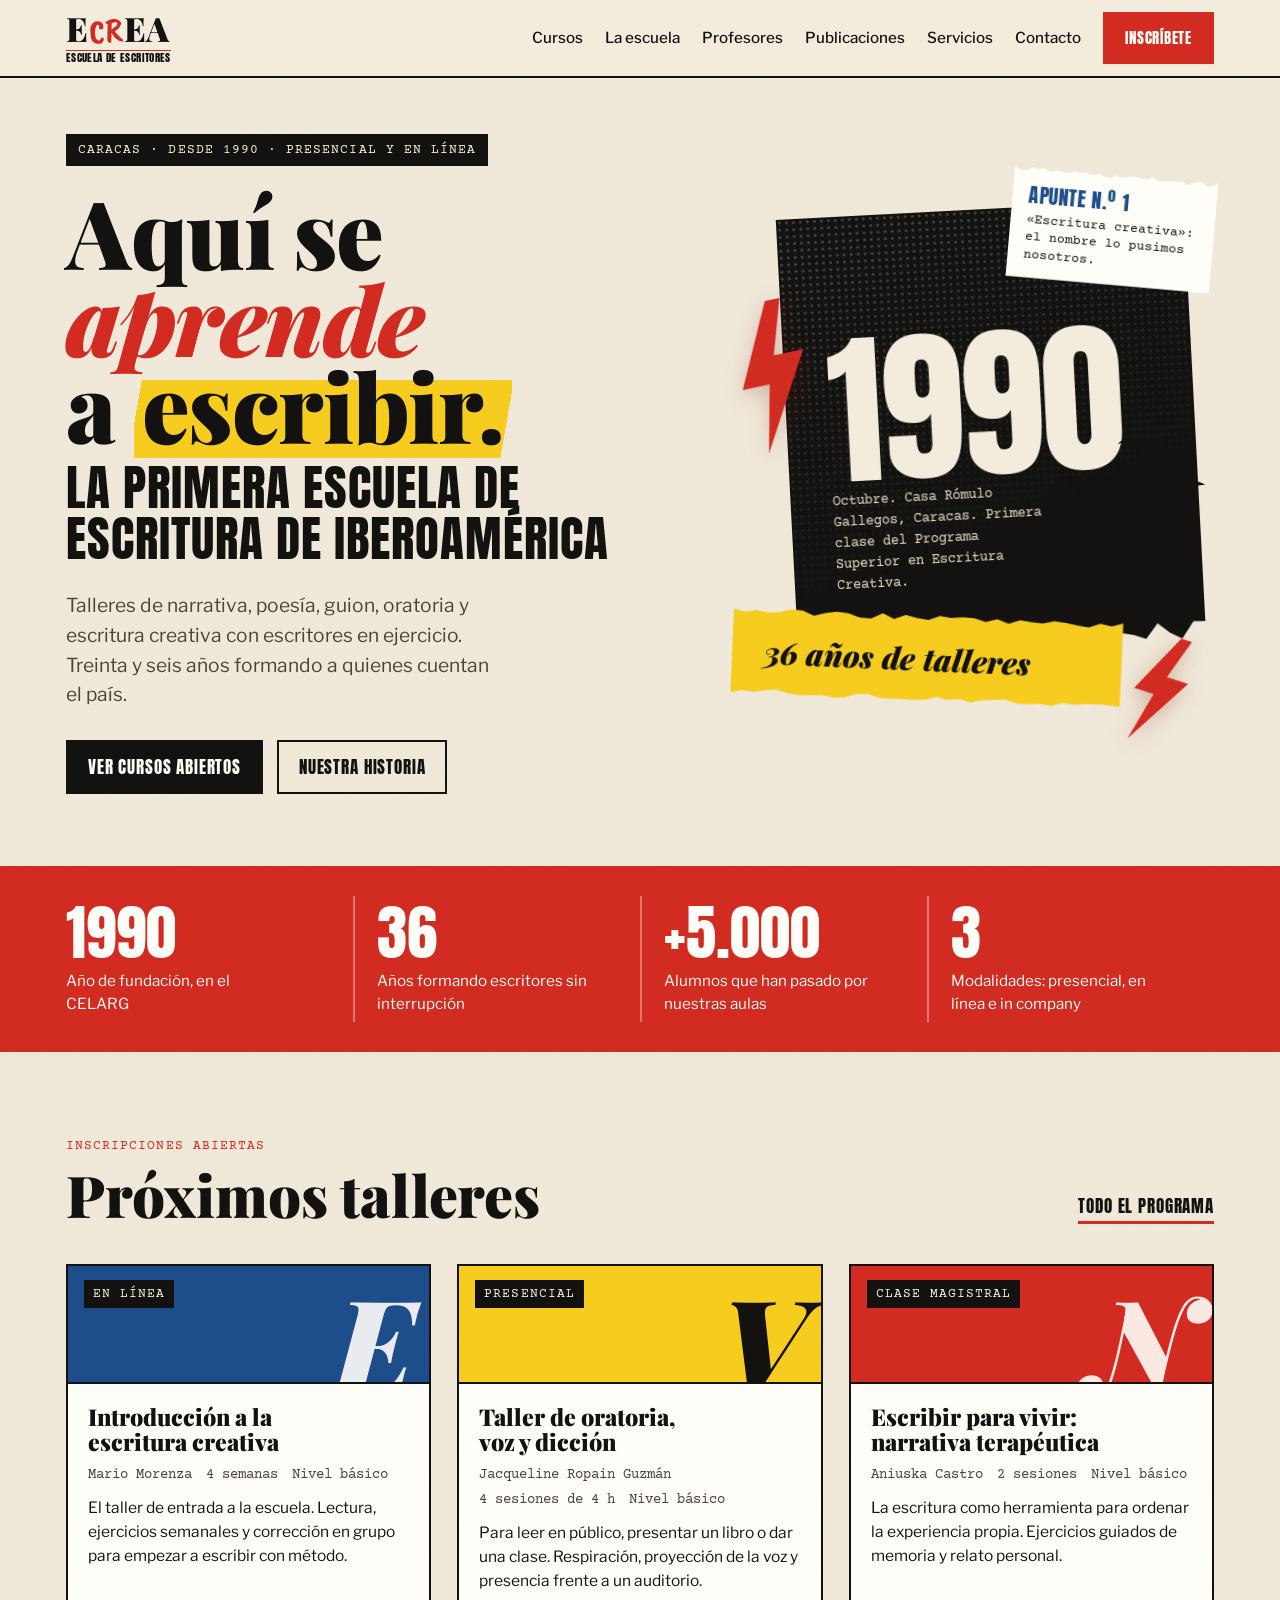
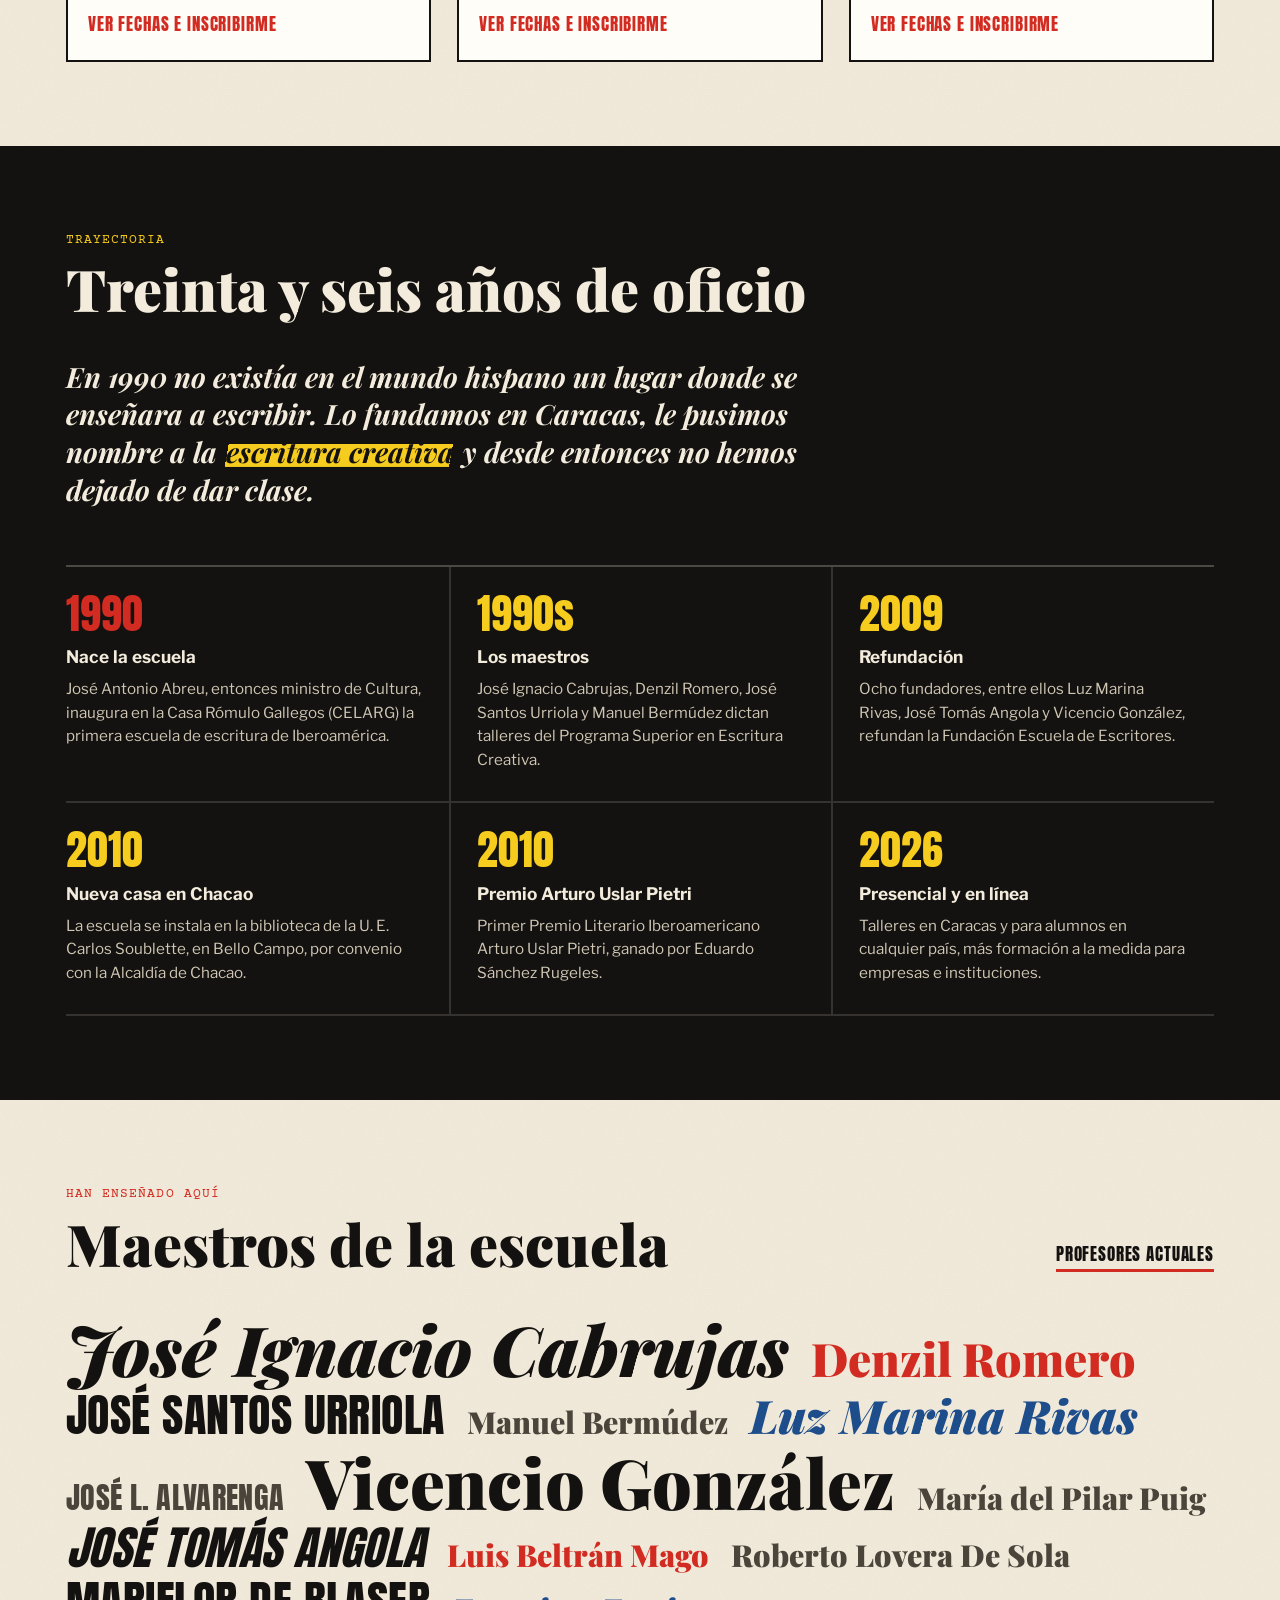
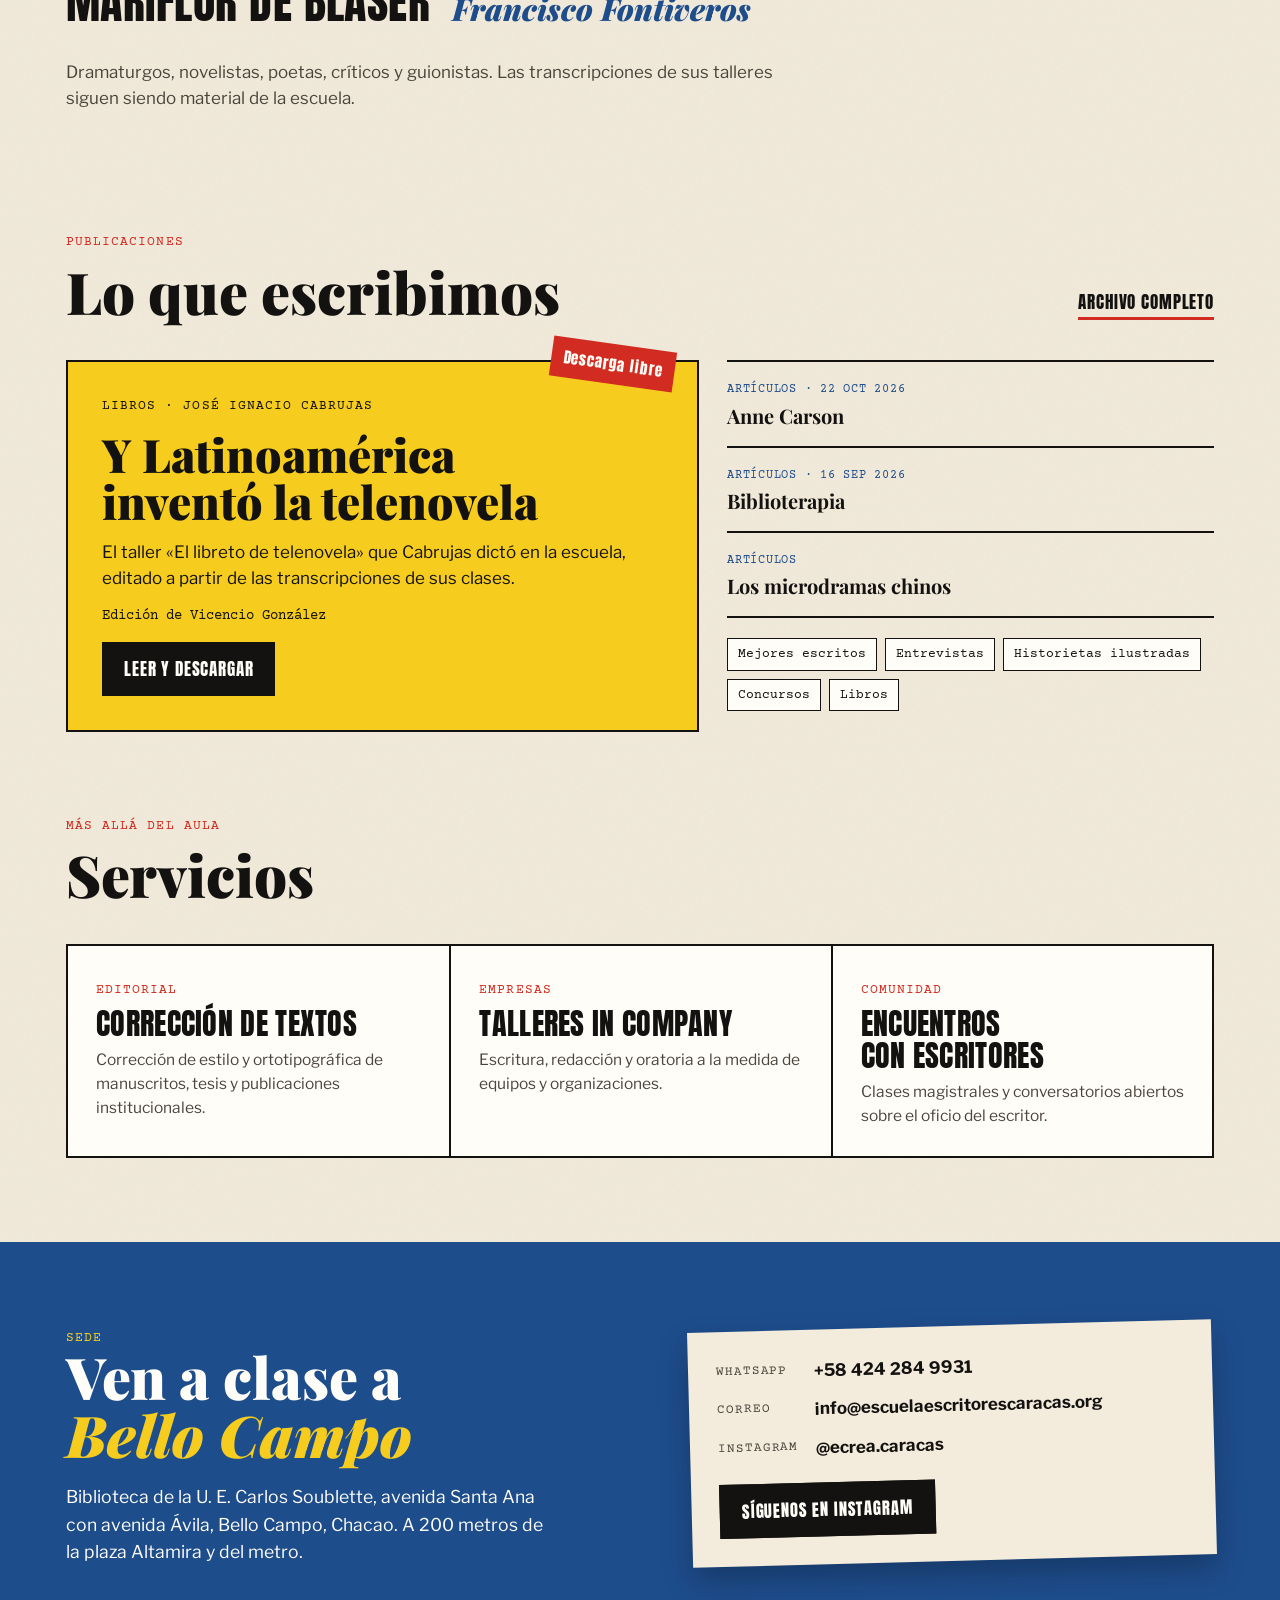
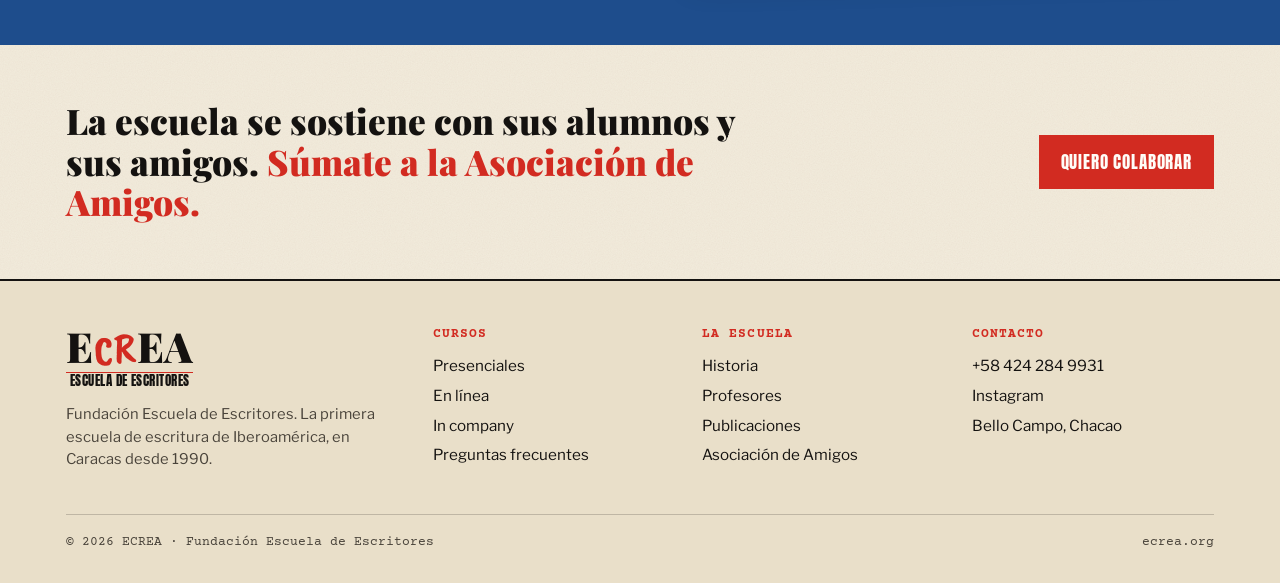
==== index.html @ 37d73e8e "Usar el logo nuevo de ECREA en cabecera y pie Co-Authored-By: Claude Opus 5.5 <noreply@anthropic.com" ====
<!doctype html>
<html lang="es">
<head>
<meta charset="utf-8">
<meta name="viewport" content="width=device-width, initial-scale=1, viewport-fit=cover">
<meta name="description" content="Fundación Escuela de Escritores ECREA: la primera escuela de escritura de Iberoamérica. Talleres de escritura creativa en Caracas y en línea desde 1990.">
<meta property="og:title" content="ECREA · Escuela de Escritores">
<meta property="og:description" content="La primera escuela de escritura de Iberoamérica. Caracas, desde 1990.">
<meta property="og:url" content="https://ecrea.org/">
<meta property="og:type" content="website">
<link rel="icon" href="data:image/svg+xml,%3Csvg xmlns='http://www.w3.org/2000/svg' viewBox='0 0 64 64'%3E%3Crect width='64' height='64' fill='%23141210'/%3E%3Ctext x='32' y='46' font-family='Georgia' font-weight='900' font-size='40' text-anchor='middle' fill='%23D22B21'%3EE%3C/text%3E%3C/svg%3E">
<style>body{margin:0}img{max-width:100%}[hidden]{display:none!important}</style>
<title>ECREA · Escuela de Escritores · Caracas desde 1990</title>
<link rel="preconnect" href="https://fonts.googleapis.com">
<link rel="preconnect" href="https://fonts.gstatic.com" crossorigin>
<link rel="stylesheet" href="https://fonts.googleapis.com/css2?family=Anton&family=Caveat+Brush&family=Courier+Prime:wght@400;700&family=Libre+Franklin:wght@400;500;700&family=Playfair+Display:ital,wght@0,700;0,900;1,700;1,900&display=swap">
<style>
/* Layout: collage de papel rasgado sobre crema; bandas a sangre con contenido en columna de 1180px */
:root{
  --paper:#F3ECDD; --paper-2:#E9DFC9; --ink:#141210; --ink-soft:#4A443B;
  --red:#D22B21; --yellow:#F6CD1E; --blue:#1E4D8C; --white:#FFFDF8;
  --f-display:"Playfair Display", Georgia, "Times New Roman", serif;
  --f-cond:"Anton", "Oswald", Impact, "Arial Narrow", sans-serif;
  --f-body:"Libre Franklin", "Helvetica Neue", Arial, sans-serif;
  --f-type:"Courier Prime", "Courier New", monospace;
  --max:1180px;
  color-scheme:light;
}
*{box-sizing:border-box}
html{scroll-behavior:smooth}
body{
  background:var(--paper); color:var(--ink); font-family:var(--f-body); font-size:17px; line-height:1.55;
  background-image:url("data:image/svg+xml,%3Csvg xmlns='http://www.w3.org/2000/svg' width='240' height='240'%3E%3Cfilter id='n'%3E%3CfeTurbulence type='fractalNoise' baseFrequency='.85' numOctaves='3' stitchTiles='stitch'/%3E%3CfeColorMatrix values='0 0 0 0 .35 0 0 0 0 .28 0 0 0 0 .18 0 0 0 .09 0'/%3E%3C/filter%3E%3Crect width='100%25' height='100%25' filter='url(%23n)'/%3E%3C/svg%3E");
}
body::before{content:"";position:fixed;inset:0 0 auto;height:env(safe-area-inset-top,0px);z-index:10;background:var(--paper)}
a{color:inherit}
:focus-visible{outline:3px solid var(--blue);outline-offset:3px}
.wrap{max-width:var(--max);margin:0 auto;padding-left:max(16px,env(safe-area-inset-left,0px));padding-right:max(16px,env(safe-area-inset-right,0px))}
h1,h2,h3{text-wrap:balance;margin:0}
.label{font-family:var(--f-type);font-size:.82rem;letter-spacing:.08em;text-transform:uppercase}
.mark{background:linear-gradient(100deg,transparent 0 2%,var(--yellow) 2% 97%,transparent 97%);background-size:100% 62%;background-repeat:no-repeat;background-position:0 78%;padding:0 .08em}
.torn{position:relative}

/* ---------- Cabecera ---------- */
header.top{position:sticky;top:env(safe-area-inset-top,0px);z-index:20;background:var(--paper);border-bottom:2px solid var(--ink)}
.top .wrap{display:flex;align-items:center;justify-content:space-between;gap:20px;padding-block:12px}
.logo{display:inline-flex;flex-direction:column;align-items:stretch;line-height:1;color:var(--ink);text-decoration:none;font-size:2.1rem}
.logo .w{font-family:var(--f-display);font-weight:900;letter-spacing:.01em;white-space:nowrap}
.logo .cr{font-family:"Caveat Brush","Segoe Script","Brush Script MT",cursive;color:var(--red);font-weight:400;font-size:1.06em;display:inline-block;transform:rotate(-5deg) translateY(.02em);margin:0 .02em 0 .01em}
.logo .d{font-family:var(--f-cond);font-size:.315em;letter-spacing:.035em;text-transform:uppercase;text-align:center;white-space:nowrap;margin-top:.1em;border-top:.03em solid var(--red);padding-top:.1em;line-height:1.05}
footer .logo{font-size:2.6rem}
nav.main{display:flex;gap:22px;flex-wrap:wrap;align-items:center}
nav.main a{text-decoration:none;font-weight:500;font-size:.95rem}
nav.main a:hover{text-decoration:underline;text-decoration-color:var(--red);text-decoration-thickness:3px;text-underline-offset:5px}
.btn{display:inline-flex;align-items:center;gap:8px;font-family:var(--f-cond);font-size:1.05rem;letter-spacing:.05em;text-transform:uppercase;text-decoration:none;padding:12px 20px;border:2px solid var(--ink);background:var(--ink);color:var(--white);transition:transform .15s ease, box-shadow .15s ease}
.btn:hover{transform:translate(-2px,-2px);box-shadow:4px 4px 0 var(--red)}
.btn.ghost{background:transparent;color:var(--ink)}
.btn.red{background:var(--red);border-color:var(--red)}
.menu-toggle{display:none}
@media (max-width:900px){ nav.main a:not(.btn){display:none} }

/* ---------- Hero ---------- */
.hero{position:relative;overflow:hidden;padding-block:56px 72px}
.hero .wrap{display:grid;grid-template-columns:1.25fr .9fr;gap:40px;align-items:center}
.hero-copy{position:relative;z-index:2;min-width:0}
.hero .kicker{display:inline-block;background:var(--ink);color:var(--paper);padding:6px 12px;margin-bottom:22px}
.hero h1{font-family:var(--f-display);font-weight:900;font-size:clamp(2.9rem,7.4vw,6.4rem);line-height:.92;letter-spacing:-.015em}
.hero h1 em{font-style:italic;color:var(--red)}
.hero h1 .cond{display:block;font-family:var(--f-cond);font-weight:400;font-size:.52em;letter-spacing:.02em;line-height:1.05;margin-top:.25em;text-transform:uppercase}
.hero p.lead{font-size:1.2rem;max-width:34ch;margin:26px 0 30px;color:var(--ink-soft)}
.hero .ctas{display:flex;gap:14px;flex-wrap:wrap}

.collage{position:relative;aspect-ratio:4/5;max-width:100%;min-width:0}
.sheet{position:absolute;box-shadow:0 10px 24px rgba(40,30,10,.18)}
.sheet.year{inset:6% 4% 18% 8%;background:var(--ink);color:var(--paper);transform:rotate(-3deg);display:flex;flex-direction:column;justify-content:flex-end;padding:8% 9% 13%;overflow:hidden}
.sheet.year::before{content:"";position:absolute;inset:0;background-image:radial-gradient(circle,rgba(243,236,221,.22) 1.2px,transparent 1.6px);background-size:7px 7px;mask-image:linear-gradient(160deg,#000 10%,transparent 70%);-webkit-mask-image:linear-gradient(160deg,#000 10%,transparent 70%)}
.sheet.year .big{position:relative;font-family:var(--f-cond);font-size:clamp(5rem,13vw,10.5rem);line-height:.82;letter-spacing:-.01em}
.sheet.year .cap{position:relative;font-family:var(--f-type);font-size:.85rem;max-width:26ch;margin-top:12px;color:var(--paper-2)}
.sheet.strip{left:-4%;right:20%;bottom:9%;height:15%;background:var(--yellow);transform:rotate(2.5deg);display:flex;align-items:center;padding:0 7%}
.sheet.strip span{font-family:var(--f-display);font-weight:900;font-style:italic;font-size:clamp(1.15rem,2.4vw,1.9rem)}
.sheet.note{right:0;top:0;width:44%;background:var(--white);transform:rotate(5deg);padding:14px 16px;font-family:var(--f-type);font-size:.8rem;line-height:1.35}
.sheet.note b{display:block;font-family:var(--f-cond);font-weight:400;font-size:1.25rem;color:var(--blue);letter-spacing:.03em;margin-bottom:4px}
.bolt{position:absolute;z-index:3;filter:drop-shadow(0 6px 10px rgba(120,20,10,.25))}
.bolt.b1{width:22%;left:-6%;top:22%;transform:rotate(-12deg)}
.bolt.b2{width:12%;right:6%;bottom:-2%;transform:rotate(18deg)}
.birds{position:absolute;z-index:3;right:-2%;top:42%;width:38%;color:var(--ink)}
.hero .birds-bg{position:absolute;left:44%;top:6%;width:120px;opacity:.75;z-index:1}

@media (max-width:860px){
  .hero .wrap{grid-template-columns:1fr}
  .collage{max-width:440px;width:100%;margin:10px auto 0}
}

/* ---------- Cifras ---------- */
.stats{background:var(--red);color:var(--white)}
.stats .wrap{display:grid;grid-template-columns:repeat(4,1fr);padding-block:30px}
.stat{padding:6px 22px;border-left:2px solid rgba(255,253,248,.35);min-width:0}
.stat:first-child{border-left:0;padding-left:0}
.stat .n{font-family:var(--f-cond);font-size:clamp(2.4rem,5vw,3.8rem);line-height:1;font-variant-numeric:tabular-nums}
.stat .t{font-size:.95rem;margin-top:6px;max-width:22ch}
@media (max-width:760px){
  .stats .wrap{grid-template-columns:1fr 1fr;row-gap:22px}
  .stat:nth-child(3){border-left:0;padding-left:0}
}

/* ---------- Secciones ---------- */
section.block{padding-block:84px}
.sec-head{display:flex;justify-content:space-between;align-items:end;gap:24px;flex-wrap:wrap;margin-bottom:40px}
.sec-head h2{font-family:var(--f-display);font-weight:900;font-size:clamp(2.2rem,4.6vw,3.6rem);line-height:1}
.sec-head .label{color:var(--red);display:block;margin-bottom:10px}
.sec-head a.more{font-family:var(--f-cond);text-transform:uppercase;letter-spacing:.05em;text-decoration:none;border-bottom:3px solid var(--red);padding-bottom:2px}

/* Cursos */
.courses{display:grid;grid-template-columns:repeat(3,1fr);gap:26px}
.course{background:var(--white);border:2px solid var(--ink);display:flex;flex-direction:column;min-width:0;transition:transform .18s ease, box-shadow .18s ease}
.course:hover{transform:translate(-3px,-3px);box-shadow:6px 6px 0 var(--ink)}
.course .band{height:118px;position:relative;overflow:hidden;border-bottom:2px solid var(--ink)}
.course:nth-child(1) .band{background:var(--blue)}
.course:nth-child(2) .band{background:var(--yellow)}
.course:nth-child(3) .band{background:var(--red)}
.course .band .glyph{position:absolute;right:14px;bottom:-22px;font-family:var(--f-display);font-weight:900;font-style:italic;font-size:8rem;line-height:1;color:rgba(255,253,248,.9)}
.course:nth-child(2) .band .glyph{color:var(--ink)}
.course .band .tag{position:absolute;left:16px;top:14px;background:var(--ink);color:var(--paper);padding:4px 9px}
.course .body{padding:20px 20px 22px;display:flex;flex-direction:column;gap:10px;flex:1}
.course h3{font-family:var(--f-display);font-weight:900;font-size:1.45rem;line-height:1.1}
.course .meta{font-family:var(--f-type);font-size:.85rem;color:var(--ink-soft);display:flex;flex-wrap:wrap;gap:4px 14px}
.course p{margin:0;font-size:.97rem}
.course .go{margin-top:auto;padding-top:8px;font-family:var(--f-cond);text-transform:uppercase;letter-spacing:.05em;text-decoration:none;color:var(--red)}
@media (max-width:900px){.courses{grid-template-columns:1fr}}

/* Historia */
.history{background:var(--ink);color:var(--paper);position:relative;overflow:hidden}
.history .sec-head h2{color:var(--paper)}
.history .sec-head .label{color:var(--yellow)}
.history .intro{font-family:var(--f-display);font-style:italic;font-weight:700;font-size:clamp(1.3rem,2.4vw,1.75rem);line-height:1.35;max-width:46ch;margin:0 0 56px}
.history .intro .mark{color:var(--ink)}
.timeline{list-style:none;margin:0;padding:0;display:grid;grid-template-columns:repeat(3,1fr);gap:0;border-top:2px solid rgba(243,236,221,.25)}
.timeline li{padding:26px 26px 30px 0;border-bottom:2px solid rgba(243,236,221,.15);min-width:0}
.timeline li:not(:nth-child(3n+1)){padding-left:26px;border-left:2px solid rgba(243,236,221,.15)}
.timeline .y{font-family:var(--f-cond);font-size:2.6rem;line-height:1;color:var(--yellow)}
.timeline li:nth-child(1) .y{color:var(--red)}
.timeline h3{font-family:var(--f-body);font-weight:700;font-size:1.08rem;margin:10px 0 6px}
.timeline p{margin:0;font-size:.95rem;color:#CFC6B4}
@media (max-width:900px){
  .timeline{grid-template-columns:1fr}
  .timeline li,.timeline li:not(:nth-child(3n+1)){padding:22px 0;border-left:0}
}

/* Maestros */
.masters{padding-block:84px;position:relative;overflow:hidden}
.masters .wrap{position:relative}
.names{display:flex;flex-wrap:wrap;gap:6px 22px;align-items:baseline;margin-top:8px}
.names span{font-family:var(--f-display);font-weight:900;line-height:1.05}
.names span:nth-child(3n){font-family:var(--f-cond);font-weight:400;text-transform:uppercase;letter-spacing:.01em}
.names span:nth-child(4n+1){font-style:italic}
.names .s1{font-size:clamp(2.2rem,5.4vw,4.4rem)}
.names .s2{font-size:clamp(1.6rem,3.6vw,2.9rem)}
.names .s3{font-size:clamp(1.2rem,2.4vw,1.9rem);color:var(--ink-soft)}
.names .hi{color:var(--red)}
.names .bl{color:var(--blue)}
.masters .foot{margin-top:32px;max-width:60ch;color:var(--ink-soft)}

/* Publicaciones */
.pubs{display:grid;grid-template-columns:1.3fr 1fr;gap:28px}
.feature{position:relative;background:var(--yellow);border:2px solid var(--ink);padding:34px;display:flex;flex-direction:column;gap:14px;min-width:0}
.feature .label{color:var(--ink)}
.feature h3{font-family:var(--f-display);font-weight:900;font-size:clamp(1.9rem,3.6vw,2.9rem);line-height:1.02}
.feature p{margin:0;max-width:52ch}
.feature .by{font-family:var(--f-type);font-size:.9rem}
.feature .stamp{position:absolute;right:22px;top:-18px;transform:rotate(8deg);background:var(--red);color:var(--white);font-family:var(--f-cond);letter-spacing:.06em;padding:8px 12px;font-size:.95rem}
.list{display:flex;flex-direction:column;border-top:2px solid var(--ink);min-width:0}
.list a{display:grid;grid-template-columns:auto 1fr;gap:4px 16px;padding:18px 0;border-bottom:2px solid var(--ink);text-decoration:none}
.list a:hover h4{color:var(--red)}
.list .cat{grid-column:1/-1;font-family:var(--f-type);font-size:.78rem;letter-spacing:.06em;text-transform:uppercase;color:var(--blue)}
.list h4{grid-column:1/-1;margin:0;font-family:var(--f-display);font-weight:700;font-size:1.25rem;line-height:1.2}
.cats{display:flex;flex-wrap:wrap;gap:8px;margin-top:20px}
.cats a{font-family:var(--f-type);font-size:.82rem;text-decoration:none;border:1.5px solid var(--ink);padding:5px 10px;background:var(--white)}
.cats a:hover{background:var(--ink);color:var(--paper)}
@media (max-width:900px){.pubs{grid-template-columns:1fr}}

/* Servicios */
.services{display:grid;grid-template-columns:repeat(3,1fr);gap:0;border:2px solid var(--ink);background:var(--white)}
.svc{padding:28px;min-width:0}
.svc + .svc{border-left:2px solid var(--ink)}
.svc .label{color:var(--red)}
.svc h3{font-family:var(--f-cond);font-weight:400;font-size:1.9rem;letter-spacing:.01em;text-transform:uppercase;margin:8px 0 8px;line-height:1.05}
.svc p{margin:0;font-size:.97rem;color:var(--ink-soft)}
@media (max-width:900px){.services{grid-template-columns:1fr}.svc + .svc{border-left:0;border-top:2px solid var(--ink)}}

/* Sede + Contacto */
.visit{background:var(--blue);color:var(--white)}
.visit .wrap{display:grid;grid-template-columns:1.1fr 1fr;gap:48px;padding-block:80px;align-items:center}
.visit h2{font-family:var(--f-display);font-weight:900;font-size:clamp(2.2rem,4.6vw,3.6rem);line-height:1}
.visit h2 em{color:var(--yellow)}
.visit .addr{font-size:1.1rem;margin:20px 0 0;max-width:40ch}
.card-contact{background:var(--paper);color:var(--ink);padding:28px;transform:rotate(-1.5deg);box-shadow:0 14px 30px rgba(0,0,0,.25);min-width:0}
.card-contact dl{margin:0;display:grid;grid-template-columns:auto 1fr;gap:12px 18px}
.card-contact dt{font-family:var(--f-type);font-size:.8rem;text-transform:uppercase;letter-spacing:.07em;color:var(--ink-soft);padding-top:3px}
.card-contact dd{margin:0;font-weight:700;overflow-wrap:anywhere}
.card-contact .btn{margin-top:22px}
@media (max-width:860px){.visit .wrap{grid-template-columns:1fr}}

/* Apoyo */
.support .wrap{display:flex;gap:30px;align-items:center;justify-content:space-between;flex-wrap:wrap;padding-block:56px}
.support p{font-family:var(--f-display);font-weight:900;font-size:clamp(1.5rem,3vw,2.2rem);line-height:1.15;margin:0;max-width:30ch}

footer{border-top:2px solid var(--ink);background:var(--paper-2)}
footer .wrap{display:grid;grid-template-columns:1.4fr 1fr 1fr 1fr;gap:28px;padding-block:44px 30px}
footer h5{font-family:var(--f-type);text-transform:uppercase;letter-spacing:.08em;font-size:.8rem;margin:0 0 10px;color:var(--red)}
footer ul{list-style:none;margin:0;padding:0;display:flex;flex-direction:column;gap:6px;font-size:.95rem}
footer a{text-decoration:none}
footer a:hover{text-decoration:underline}
footer .legal{grid-column:1/-1;border-top:1px solid rgba(20,18,16,.2);padding-top:18px;font-family:var(--f-type);font-size:.8rem;color:var(--ink-soft);display:flex;justify-content:space-between;gap:12px;flex-wrap:wrap}
@media (max-width:860px){footer .wrap{grid-template-columns:1fr 1fr}}

/* Entrada de la portada */
@media (prefers-reduced-motion:no-preference){
  .hero h1,.hero p.lead,.hero .ctas{animation:rise .7s cubic-bezier(.2,.7,.2,1) both}
  .hero p.lead{animation-delay:.08s}.hero .ctas{animation-delay:.14s}
  .sheet,.bolt,.birds{animation:drop .8s cubic-bezier(.2,.8,.2,1) both}
  .sheet.strip{animation-delay:.15s}.sheet.note{animation-delay:.25s}.bolt{animation-delay:.35s}.birds{animation-delay:.45s}
  @keyframes rise{from{transform:translateY(14px)}to{transform:none}}
  @keyframes drop{from{translate:0 -10px;scale:1.03}to{translate:0 0;scale:1}}
}
</style>
</head>
<body>


<svg width="0" height="0" style="position:absolute" aria-hidden="true">
  <defs>
    <symbol id="bolt" viewBox="0 0 60 120"><path d="M36 0 L4 66 L26 66 L14 120 L58 44 L34 44 L48 0 Z" fill="#D22B21"/></symbol>
    <symbol id="bird" viewBox="0 0 64 26"><path d="M0 14 C10 4 22 2 32 16 C42 2 54 4 64 12 C52 10 42 14 32 24 C22 12 12 10 0 14 Z" fill="currentColor"/></symbol>
  </defs>
</svg>

<header class="top">
  <div class="wrap">
    <a class="logo" href="#inicio" aria-label="ECREA · Escuela de Escritores, inicio">
      <span class="w">E<span class="cr">CR</span>EA</span><span class="d">Escuela de Escritores</span>
    </a>
    <nav class="main" aria-label="Principal">
      <a href="#cursos">Cursos</a>
      <a href="#historia">La escuela</a>
      <a href="#maestros">Profesores</a>
      <a href="#publicaciones">Publicaciones</a>
      <a href="#servicios">Servicios</a>
      <a href="#contacto">Contacto</a>
      <a class="btn red" href="#cursos">Inscríbete</a>
    </nav>
  </div>
</header>

<main id="inicio">
  <section class="hero">
    <div class="wrap">
      <div class="hero-copy">
        <span class="kicker label">Caracas · desde 1990 · presencial y en línea</span>
        <h1>Aquí se <em>aprende</em> a <span class="mark">escribir.</span>
          <span class="cond">La primera escuela de escritura de Iberoamérica</span></h1>
        <p class="lead">Talleres de narrativa, poesía, guion, oratoria y escritura creativa con escritores en ejercicio. Treinta y seis años formando a quienes cuentan el país.</p>
        <div class="ctas">
          <a class="btn" href="#cursos">Ver cursos abiertos</a>
          <a class="btn ghost" href="#historia">Nuestra historia</a>
        </div>
      </div>

      <div class="collage" aria-hidden="true">
        <div class="sheet year torn" data-torn="bottom">
          <div class="big">1990</div>
          <div class="cap">Octubre. Casa Rómulo Gallegos, Caracas. Primera clase del Programa Superior en Escritura Creativa.</div>
        </div>
        <div class="sheet note torn" data-torn="top">
          <b>APUNTE N.º 1</b>
          «Escritura creativa»: el nombre lo pusimos nosotros.
        </div>
        <div class="sheet strip torn" data-torn="both"><span>36 años de talleres</span></div>
        <svg class="bolt b1"><use href="#bolt"/></svg>
        <svg class="bolt b2"><use href="#bolt"/></svg>
        <svg class="birds" viewBox="0 0 200 120">
          <use href="#bird" x="10" y="60" width="64" height="26"/>
          <use href="#bird" x="80" y="20" width="48" height="20"/>
          <use href="#bird" x="140" y="70" width="40" height="16"/>
          <use href="#bird" x="120" y="0" width="30" height="12"/>
        </svg>
      </div>
    </div>
  </section>

  <section class="stats" aria-label="La escuela en cifras">
    <div class="wrap">
      <div class="stat"><div class="n">1990</div><div class="t">Año de fundación, en el CELARG</div></div>
      <div class="stat"><div class="n">36</div><div class="t">Años formando escritores sin interrupción</div></div>
      <div class="stat"><div class="n">+5.000</div><div class="t">Alumnos que han pasado por nuestras aulas</div></div>
      <div class="stat"><div class="n">3</div><div class="t">Modalidades: presencial, en línea e in company</div></div>
    </div>
  </section>

  <section class="block" id="cursos">
    <div class="wrap">
      <div class="sec-head">
        <div><span class="label">Inscripciones abiertas</span><h2>Próximos talleres</h2></div>
        <a class="more" href="#cursos">Todo el programa</a>
      </div>
      <div class="courses">
        <article class="course">
          <div class="band"><span class="tag label">En línea</span><span class="glyph">E</span></div>
          <div class="body">
            <h3>Introducción a la escritura creativa</h3>
            <div class="meta"><span>Mario Morenza</span><span>4 semanas</span><span>Nivel básico</span></div>
            <p>El taller de entrada a la escuela. Lectura, ejercicios semanales y corrección en grupo para empezar a escribir con método.</p>
            <a class="go" href="#cursos">Ver fechas e inscribirme</a>
          </div>
        </article>
        <article class="course">
          <div class="band"><span class="tag label">Presencial</span><span class="glyph">V</span></div>
          <div class="body">
            <h3>Taller de oratoria, voz y dicción</h3>
            <div class="meta"><span>Jacqueline Ropain Guzmán</span><span>4 sesiones de 4 h</span><span>Nivel básico</span></div>
            <p>Para leer en público, presentar un libro o dar una clase. Respiración, proyección de la voz y presencia frente a un auditorio.</p>
            <a class="go" href="#cursos">Ver fechas e inscribirme</a>
          </div>
        </article>
        <article class="course">
          <div class="band"><span class="tag label">Clase magistral</span><span class="glyph">N</span></div>
          <div class="body">
            <h3>Escribir para vivir: narrativa terapéutica</h3>
            <div class="meta"><span>Aniuska Castro</span><span>2 sesiones</span><span>Nivel básico</span></div>
            <p>La escritura como herramienta para ordenar la experiencia propia. Ejercicios guiados de memoria y relato personal.</p>
            <a class="go" href="#cursos">Ver fechas e inscribirme</a>
          </div>
        </article>
      </div>
    </div>
  </section>

  <section class="block history" id="historia">
    <div class="wrap">
      <div class="sec-head">
        <div><span class="label">Trayectoria</span><h2>Treinta y seis años de oficio</h2></div>
      </div>
      <p class="intro">En 1990 no existía en el mundo hispano un lugar donde se enseñara a escribir. Lo fundamos en Caracas, le pusimos nombre a la <span class="mark">escritura creativa</span> y desde entonces no hemos dejado de dar clase.</p>
      <ol class="timeline">
        <li><div class="y">1990</div><h3>Nace la escuela</h3><p>José Antonio Abreu, entonces ministro de Cultura, inaugura en la Casa Rómulo Gallegos (CELARG) la primera escuela de escritura de Iberoamérica.</p></li>
        <li><div class="y">1990s</div><h3>Los maestros</h3><p>José Ignacio Cabrujas, Denzil Romero, José Santos Urriola y Manuel Bermúdez dictan talleres del Programa Superior en Escritura Creativa.</p></li>
        <li><div class="y">2009</div><h3>Refundación</h3><p>Ocho fundadores, entre ellos Luz Marina Rivas, José Tomás Angola y Vicencio González, refundan la Fundación Escuela de Escritores.</p></li>
        <li><div class="y">2010</div><h3>Nueva casa en Chacao</h3><p>La escuela se instala en la biblioteca de la U. E. Carlos Soublette, en Bello Campo, por convenio con la Alcaldía de Chacao.</p></li>
        <li><div class="y">2010</div><h3>Premio Arturo Uslar Pietri</h3><p>Primer Premio Literario Iberoamericano Arturo Uslar Pietri, ganado por Eduardo Sánchez Rugeles.</p></li>
        <li><div class="y">2026</div><h3>Presencial y en línea</h3><p>Talleres en Caracas y para alumnos en cualquier país, más formación a la medida para empresas e instituciones.</p></li>
      </ol>
    </div>
  </section>

  <section class="masters" id="maestros">
    <div class="wrap">
      <div class="sec-head">
        <div><span class="label">Han enseñado aquí</span><h2>Maestros de la escuela</h2></div>
        <a class="more" href="#maestros">Profesores actuales</a>
      </div>
      <div class="names">
        <span class="s1">José Ignacio Cabrujas</span>
        <span class="s2 hi">Denzil Romero</span>
        <span class="s2">José Santos Urriola</span>
        <span class="s3">Manuel Bermúdez</span>
        <span class="s2 bl">Luz Marina Rivas</span>
        <span class="s3">José L. Alvarenga</span>
        <span class="s1">Vicencio González</span>
        <span class="s3">María del Pilar Puig</span>
        <span class="s2">José Tomás Angola</span>
        <span class="s3 hi">Luis Beltrán Mago</span>
        <span class="s3">Roberto Lovera De Sola</span>
        <span class="s2">Mariflor de Blaser</span>
        <span class="s3 bl">Francisco Fontiveros</span>
      </div>
      <p class="foot">Dramaturgos, novelistas, poetas, críticos y guionistas. Las transcripciones de sus talleres siguen siendo material de la escuela.</p>
    </div>
  </section>

  <section class="block" id="publicaciones" style="padding-top:20px">
    <div class="wrap">
      <div class="sec-head">
        <div><span class="label">Publicaciones</span><h2>Lo que escribimos</h2></div>
        <a class="more" href="#publicaciones">Archivo completo</a>
      </div>
      <div class="pubs">
        <article class="feature">
          <span class="stamp">Descarga libre</span>
          <span class="label">Libros · José Ignacio Cabrujas</span>
          <h3>Y Latinoamérica inventó la telenovela</h3>
          <p>El taller «El libreto de telenovela» que Cabrujas dictó en la escuela, editado a partir de las transcripciones de sus clases.</p>
          <span class="by">Edición de Vicencio González</span>
          <div><a class="btn" href="#publicaciones">Leer y descargar</a></div>
        </article>
        <div>
          <div class="list">
            <a href="#publicaciones"><span class="cat">Artículos · 22 oct 2026</span><h4>Anne Carson</h4></a>
            <a href="#publicaciones"><span class="cat">Artículos · 16 sep 2026</span><h4>Biblioterapia</h4></a>
            <a href="#publicaciones"><span class="cat">Artículos</span><h4>Los microdramas chinos</h4></a>
          </div>
          <div class="cats">
            <a href="#publicaciones">Mejores escritos</a>
            <a href="#publicaciones">Entrevistas</a>
            <a href="#publicaciones">Historietas ilustradas</a>
            <a href="#publicaciones">Concursos</a>
            <a href="#publicaciones">Libros</a>
          </div>
        </div>
      </div>
    </div>
  </section>

  <section class="block" id="servicios" style="padding-top:0">
    <div class="wrap">
      <div class="sec-head"><div><span class="label">Más allá del aula</span><h2>Servicios</h2></div></div>
      <div class="services">
        <div class="svc"><span class="label">Editorial</span><h3>Corrección de textos</h3><p>Corrección de estilo y ortotipográfica de manuscritos, tesis y publicaciones institucionales.</p></div>
        <div class="svc"><span class="label">Empresas</span><h3>Talleres in company</h3><p>Escritura, redacción y oratoria a la medida de equipos y organizaciones.</p></div>
        <div class="svc"><span class="label">Comunidad</span><h3>Encuentros con escritores</h3><p>Clases magistrales y conversatorios abiertos sobre el oficio del escritor.</p></div>
      </div>
    </div>
  </section>

  <section class="visit" id="contacto">
    <div class="wrap">
      <div>
        <span class="label" style="color:var(--yellow)">Sede</span>
        <h2>Ven a clase a <em>Bello Campo</em></h2>
        <p class="addr">Biblioteca de la U. E. Carlos Soublette, avenida Santa Ana con avenida Ávila, Bello Campo, Chacao. A 200 metros de la plaza Altamira y del metro.</p>
      </div>
      <div class="card-contact">
        <dl>
          <dt>WhatsApp</dt><dd>+58 424 284 9931</dd>
          <dt>Correo</dt><dd>info@escuelaescritorescaracas.org</dd>
          <dt>Instagram</dt><dd>@ecrea.caracas</dd>
        </dl>
        <a class="btn" href="https://www.instagram.com/ecrea.caracas/" target="_blank" rel="noopener">Síguenos en Instagram</a>
      </div>
    </div>
  </section>

  <section class="support">
    <div class="wrap">
      <p>La escuela se sostiene con sus alumnos y sus amigos. <span style="color:var(--red)">Súmate a la Asociación de Amigos.</span></p>
      <a class="btn red" href="#inicio">Quiero colaborar</a>
    </div>
  </section>
</main>

<footer>
  <div class="wrap">
    <div>
      <a class="logo" href="#inicio" aria-label="ECREA · Escuela de Escritores, inicio"><span class="w">E<span class="cr">CR</span>EA</span><span class="d">Escuela de Escritores</span></a>
      <p style="font-size:.92rem;max-width:34ch;color:var(--ink-soft)">Fundación Escuela de Escritores. La primera escuela de escritura de Iberoamérica, en Caracas desde 1990.</p>
    </div>
    <div><h5>Cursos</h5><ul><li><a href="#cursos">Presenciales</a></li><li><a href="#cursos">En línea</a></li><li><a href="#servicios">In company</a></li><li><a href="#cursos">Preguntas frecuentes</a></li></ul></div>
    <div><h5>La escuela</h5><ul><li><a href="#historia">Historia</a></li><li><a href="#maestros">Profesores</a></li><li><a href="#publicaciones">Publicaciones</a></li><li><a href="#inicio">Asociación de Amigos</a></li></ul></div>
    <div><h5>Contacto</h5><ul><li>+58 424 284 9931</li><li><a href="https://www.instagram.com/ecrea.caracas/" target="_blank" rel="noopener">Instagram</a></li><li>Bello Campo, Chacao</li></ul></div>
    <div class="legal"><span>© 2026 ECREA · Fundación Escuela de Escritores</span><span>ecrea.org</span></div>
  </div>
</footer>

<script>
// Bordes de papel rasgado: genera un clip-path dentado por hoja
(function(){
  function rnd(seed){return function(){seed=(seed*9301+49297)%233280;return seed/233280}}
  document.querySelectorAll('.torn').forEach(function(el,i){
    var r=rnd(17+i*31), mode=el.dataset.torn||'bottom', pts=[], steps=34, j;
    var amp=mode==='both'?7:4.5;
    if(mode==='top'||mode==='both'){for(j=0;j<=steps;j++)pts.push((j/steps*100).toFixed(2)+'% '+(r()*amp).toFixed(2)+'%')}
    else{pts.push('0% 0%','100% 0%')}
    if(mode==='bottom'||mode==='both'){for(j=steps;j>=0;j--)pts.push((j/steps*100).toFixed(2)+'% '+(100-r()*amp).toFixed(2)+'%')}
    else{pts.push('100% 100%','0% 100%')}
    el.style.clipPath='polygon('+pts.join(',')+')';
  });
})();
</script>

</body>
</html>
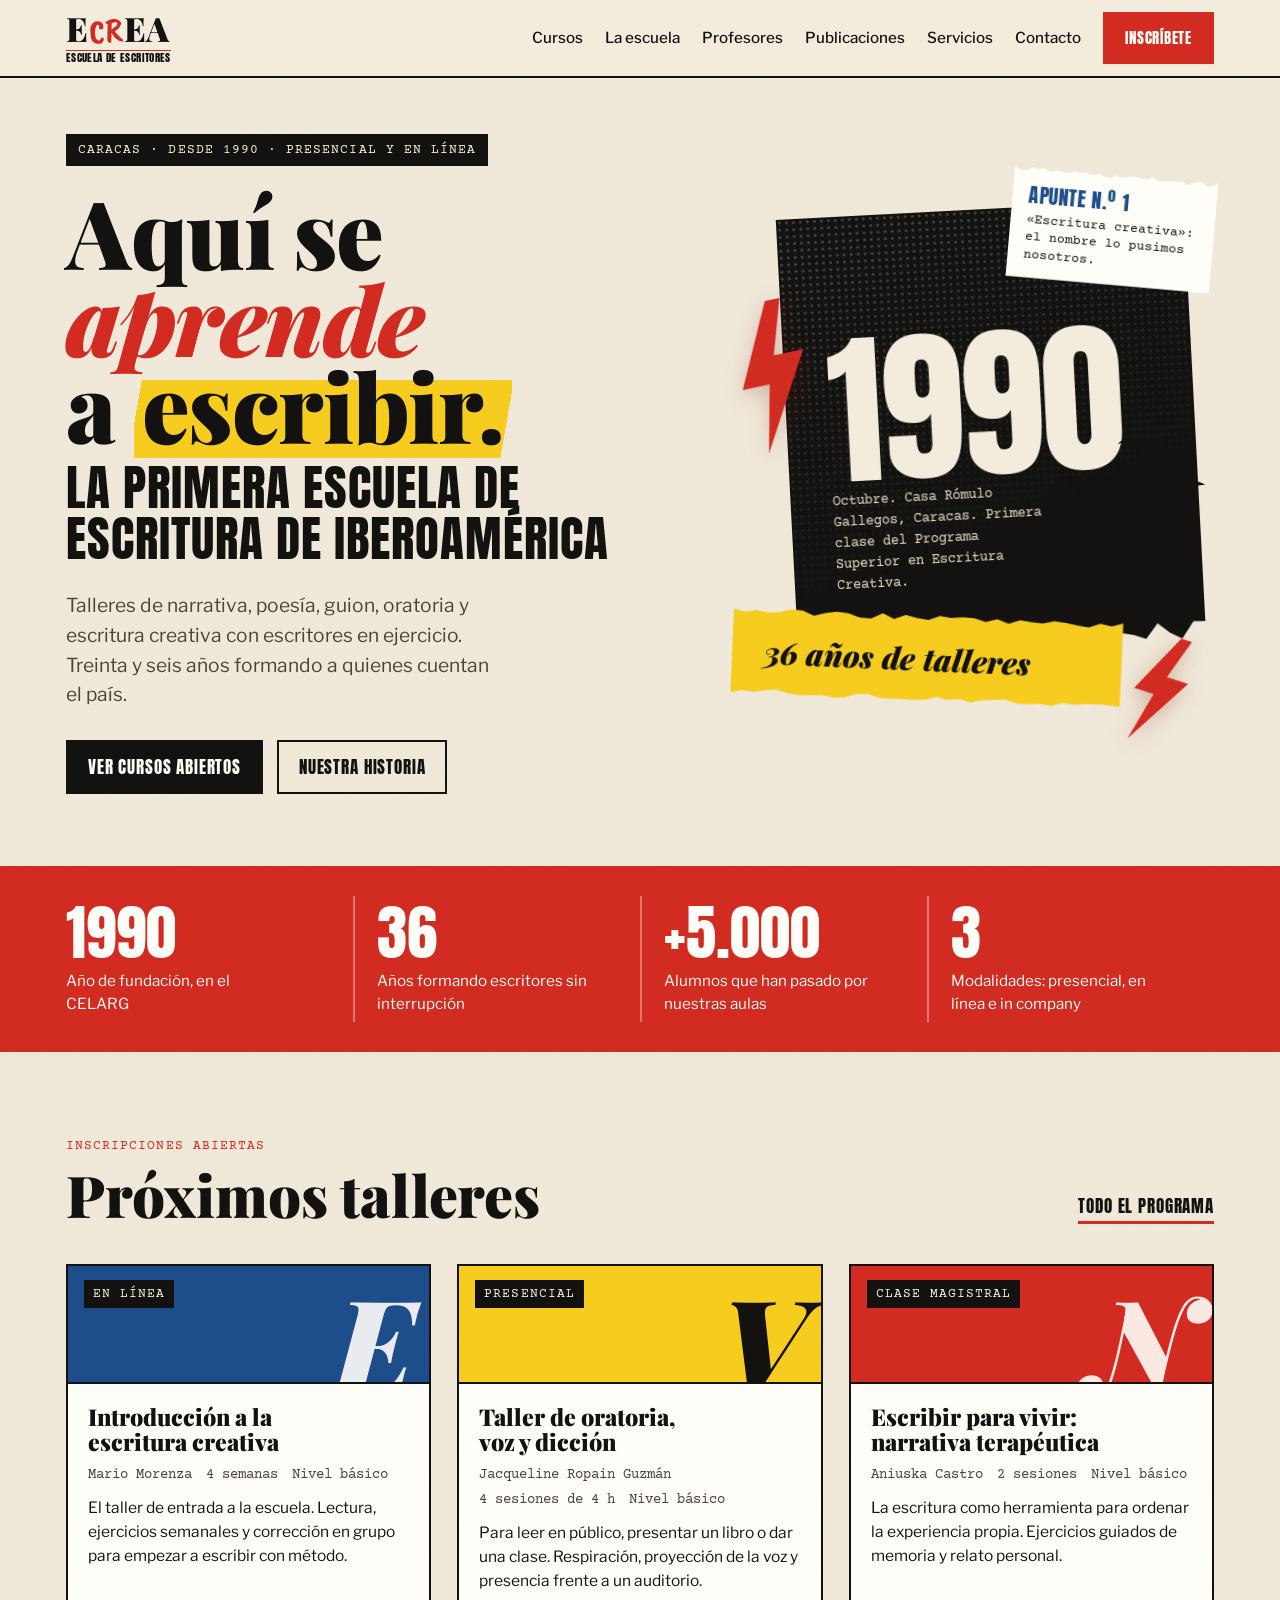
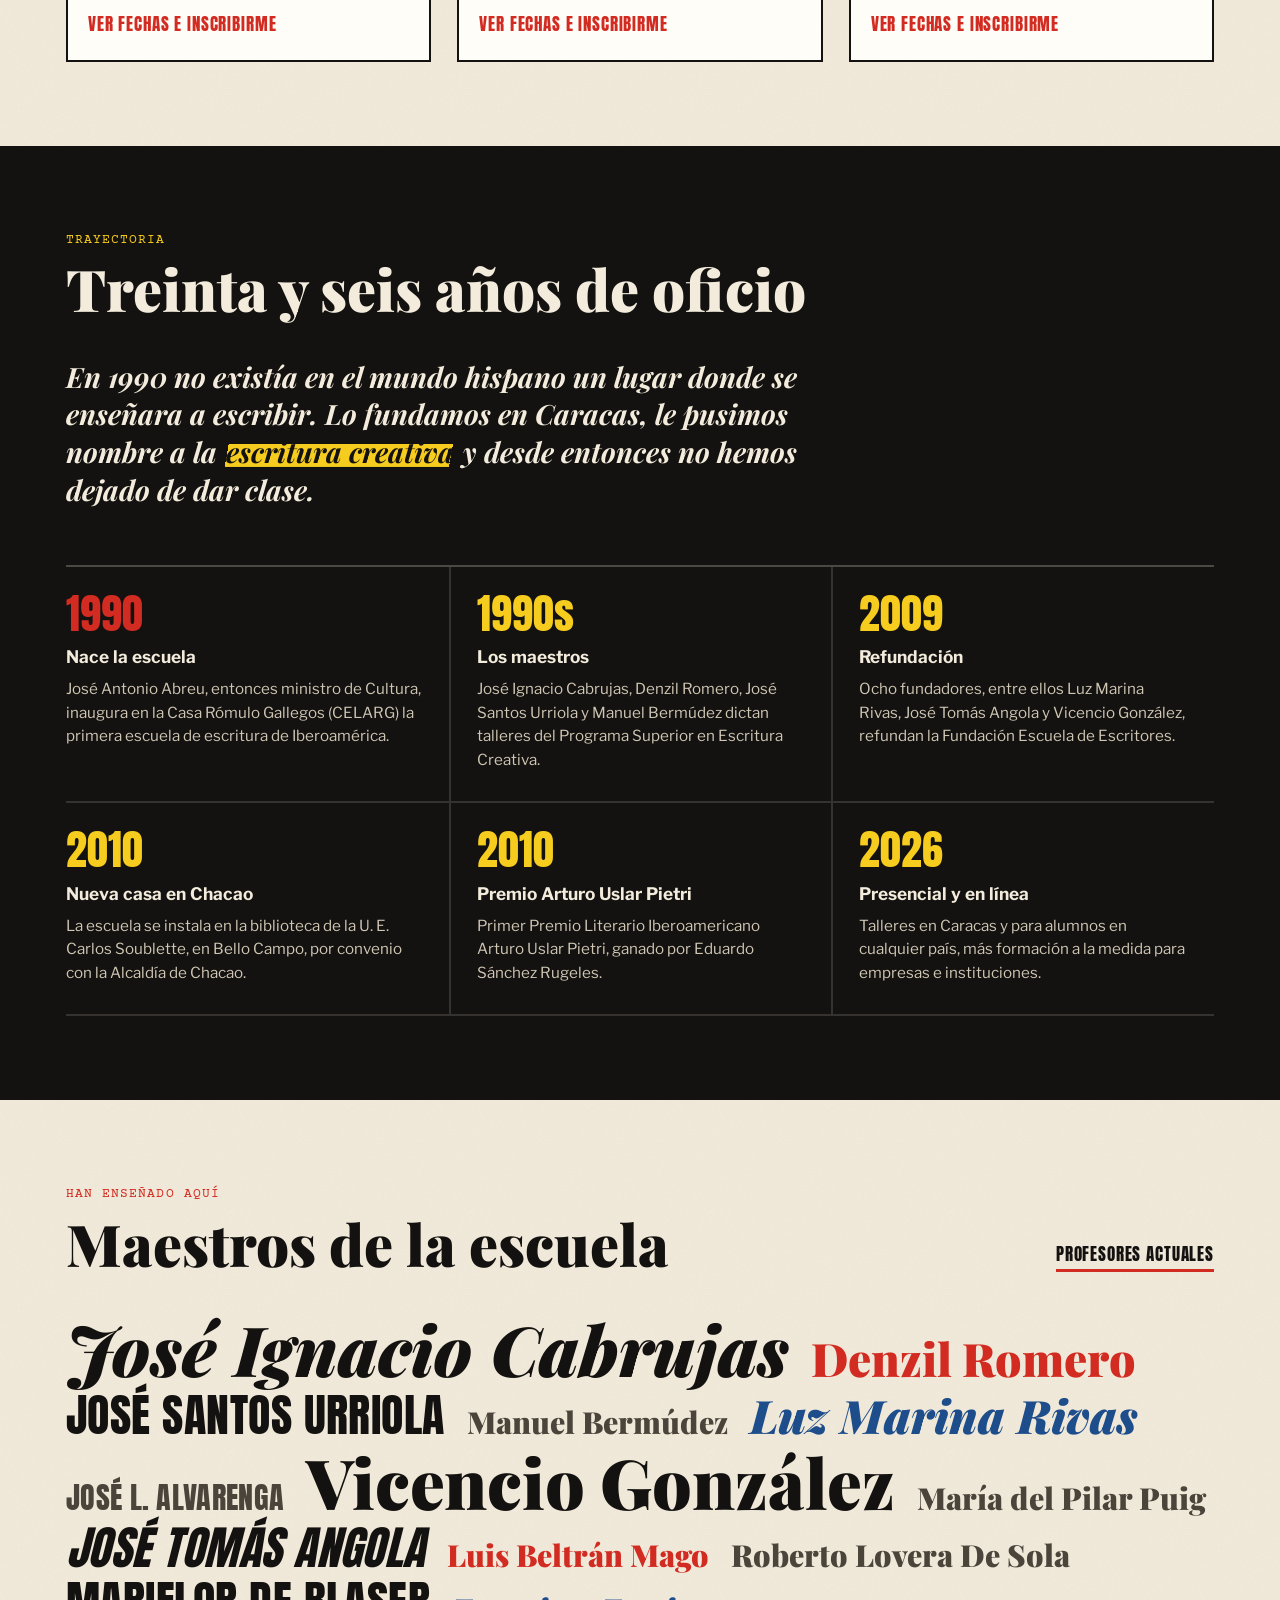
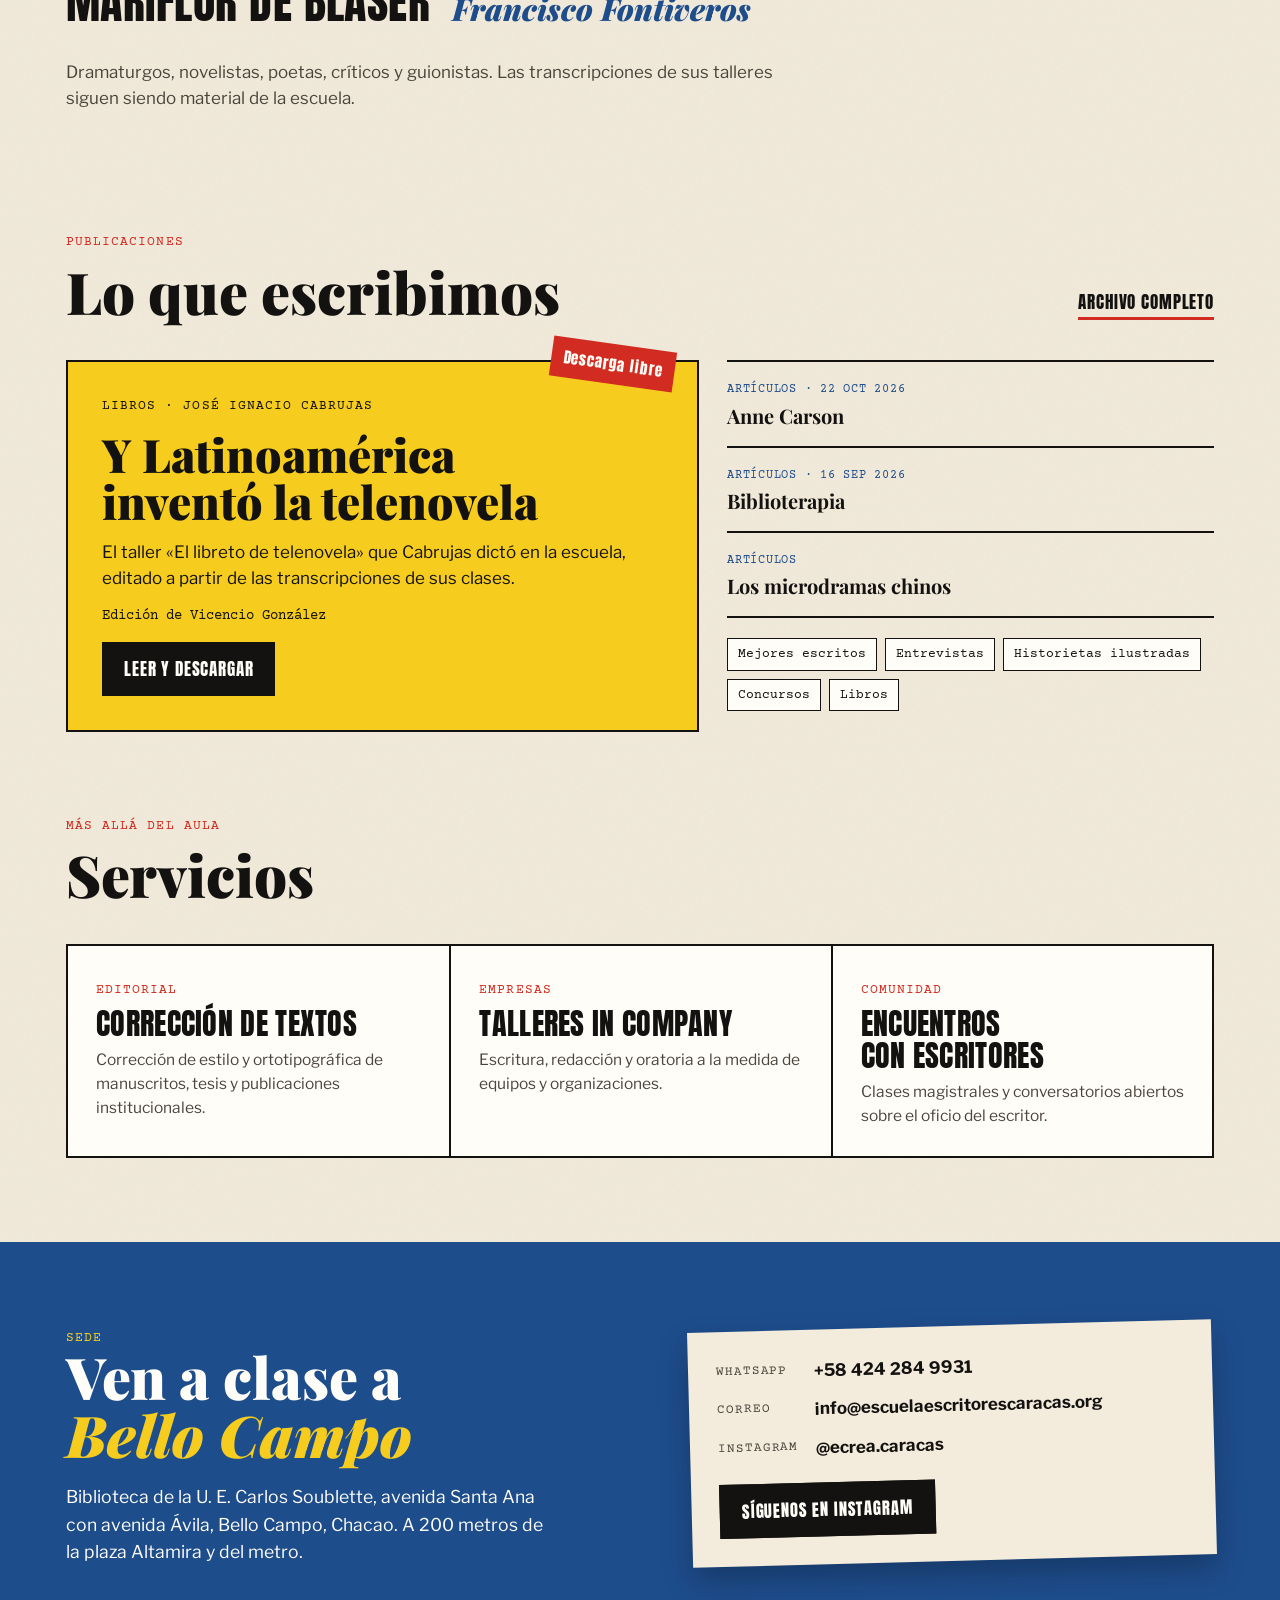
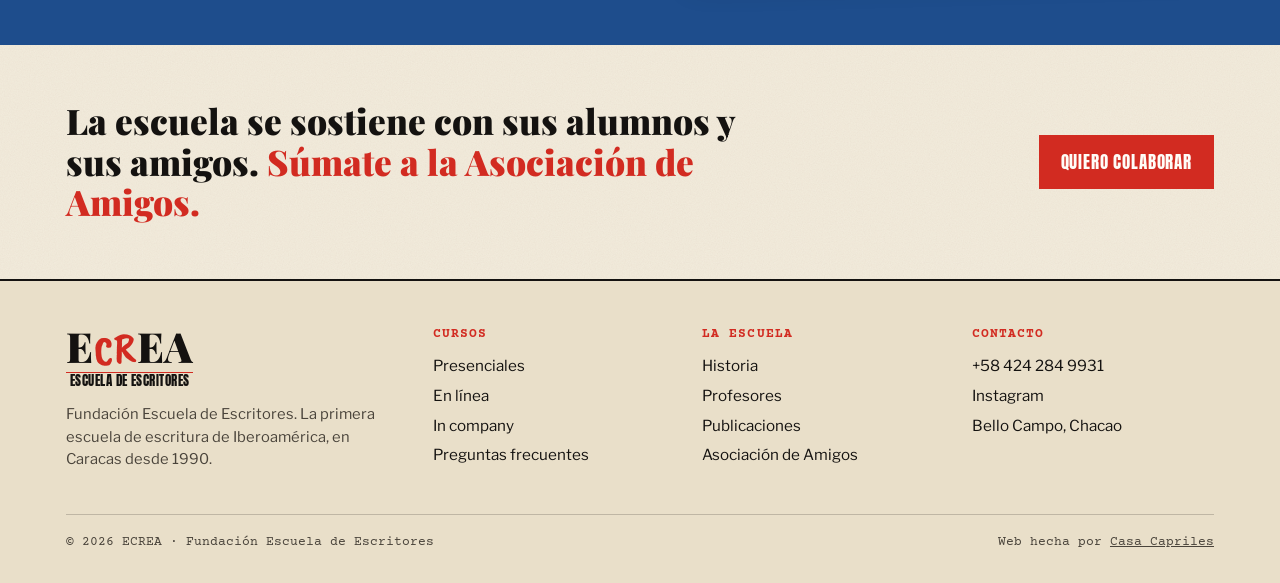
==== commit efaacf66: "Añadir crédito de Casa Capriles en el pie Co-Authored-By: Claude Opus 5.5 <noreply@anthropic.com> Cl" ====
--- a/index.html
+++ b/index.html
@@ -455,7 +455,7 @@
     <div><h5>Cursos</h5><ul><li><a href="#cursos">Presenciales</a></li><li><a href="#cursos">En línea</a></li><li><a href="#servicios">In company</a></li><li><a href="#cursos">Preguntas frecuentes</a></li></ul></div>
     <div><h5>La escuela</h5><ul><li><a href="#historia">Historia</a></li><li><a href="#maestros">Profesores</a></li><li><a href="#publicaciones">Publicaciones</a></li><li><a href="#inicio">Asociación de Amigos</a></li></ul></div>
     <div><h5>Contacto</h5><ul><li>+58 424 284 9931</li><li><a href="https://www.instagram.com/ecrea.caracas/" target="_blank" rel="noopener">Instagram</a></li><li>Bello Campo, Chacao</li></ul></div>
-    <div class="legal"><span>© 2026 ECREA · Fundación Escuela de Escritores</span><span>ecrea.org</span></div>
+    <div class="legal"><span>© 2026 ECREA · Fundación Escuela de Escritores</span><span>Web hecha por <a href="https://casacapriles.com" target="_blank" rel="noopener" style="text-decoration:underline">Casa Capriles</a></span></div>
   </div>
 </footer>
 
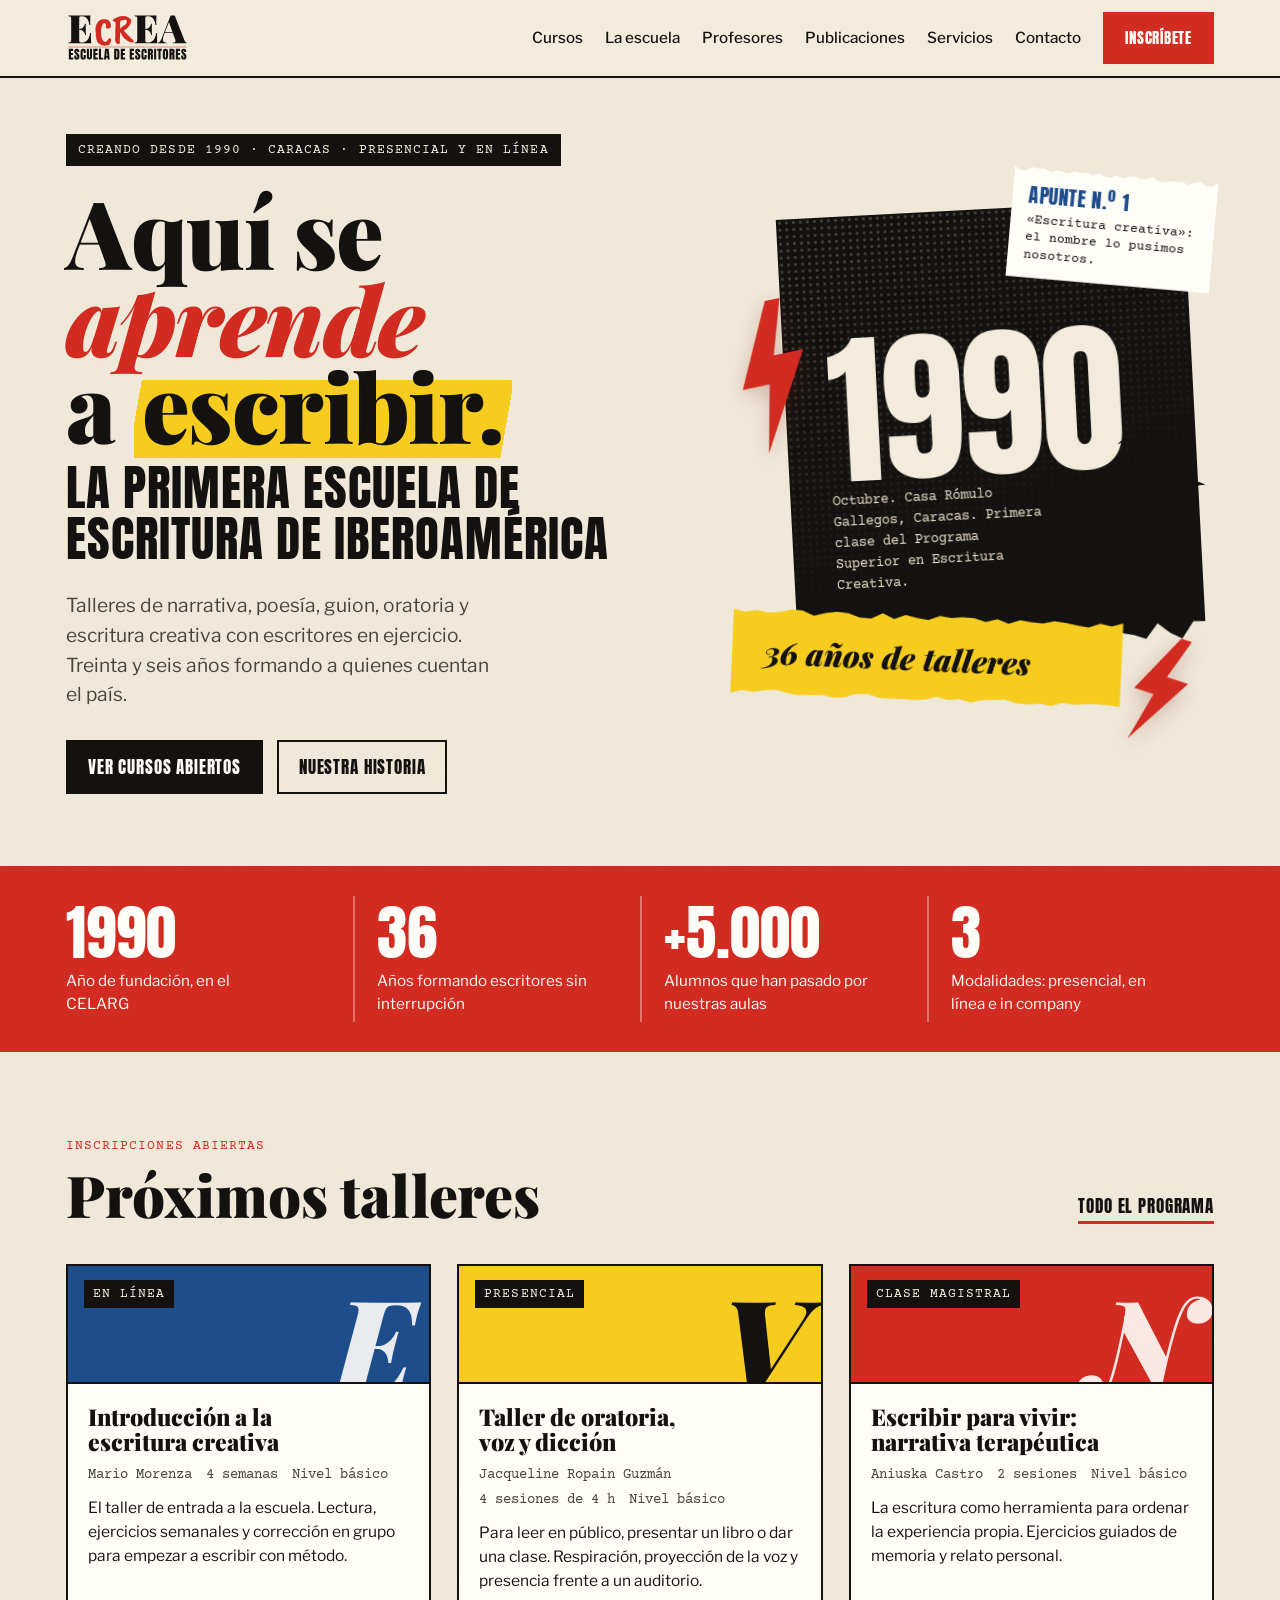
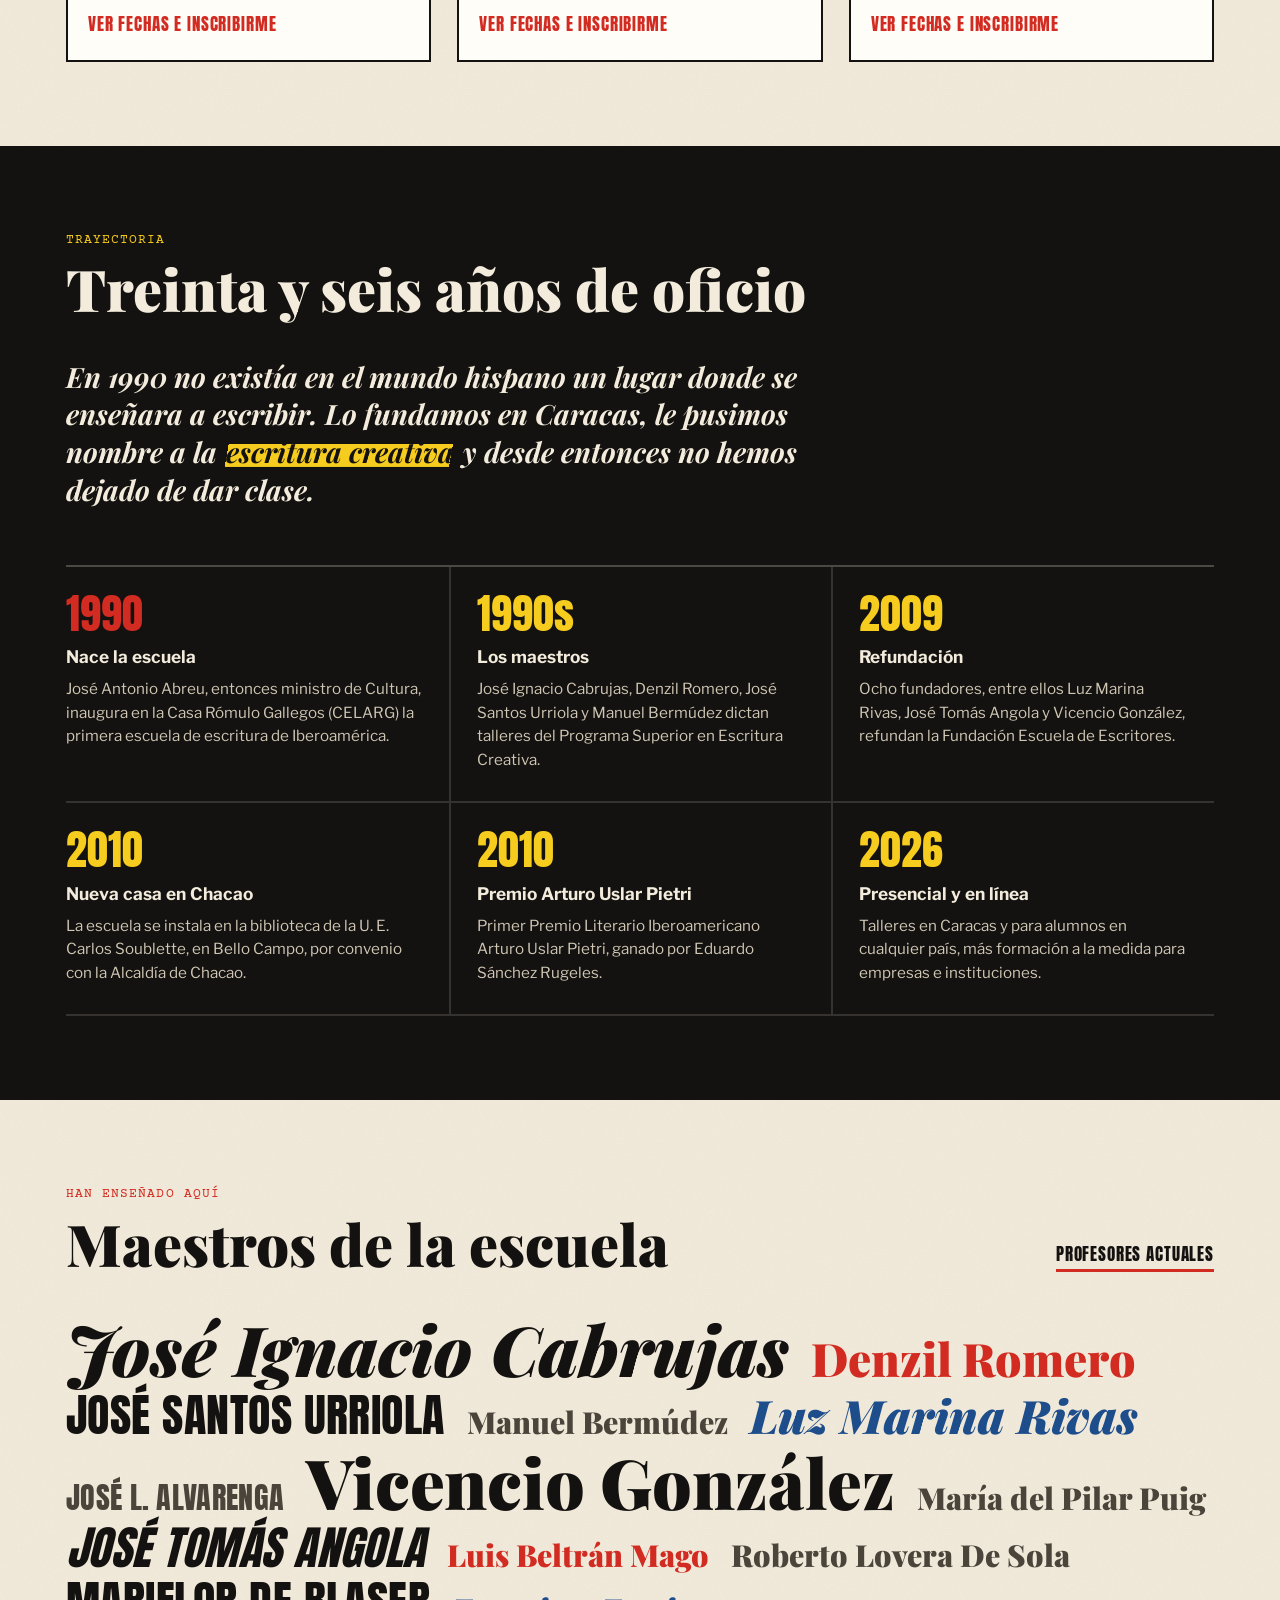
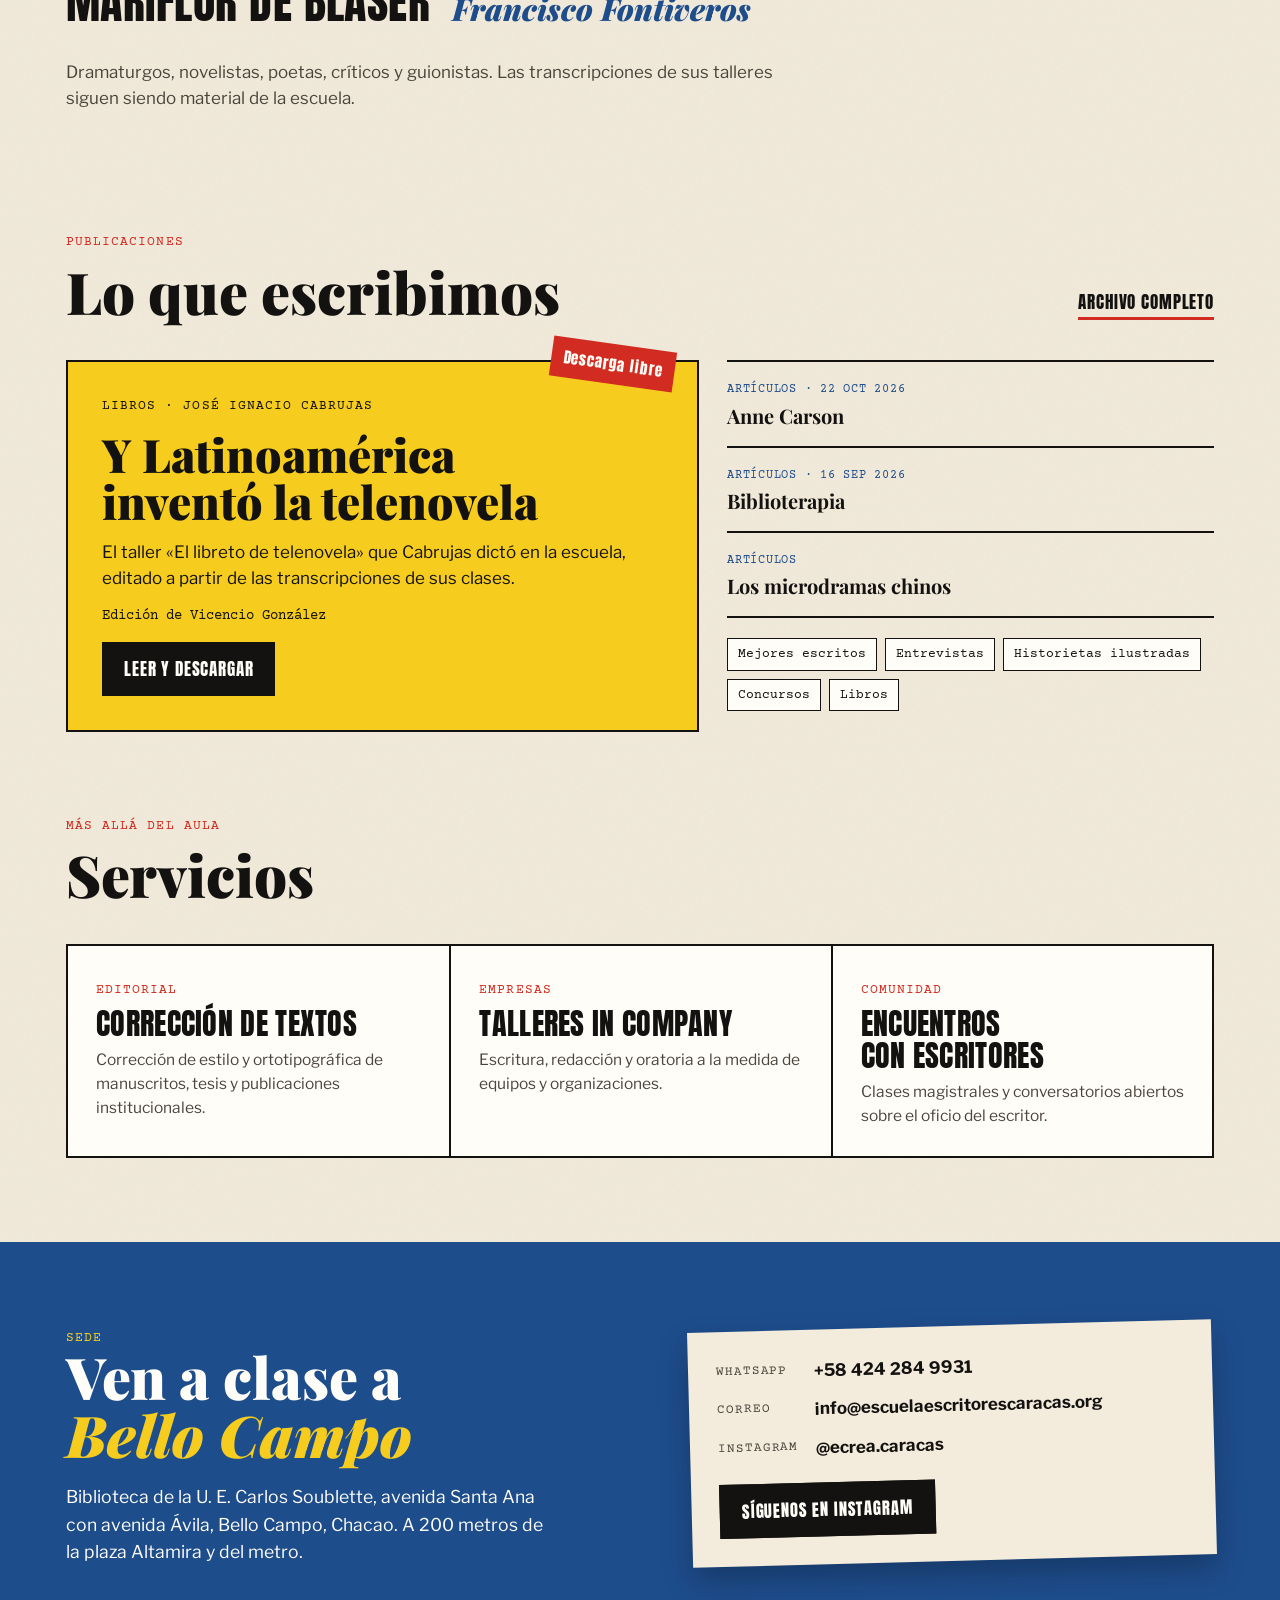
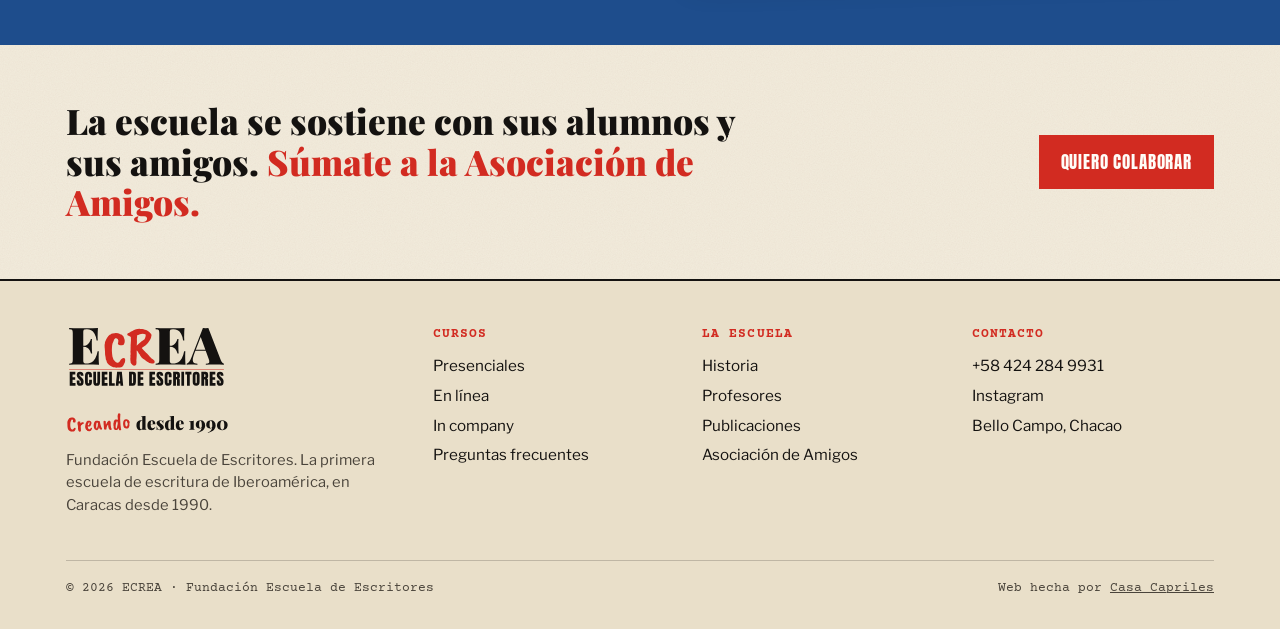
==== commit ac6965fd: "Logos vectoriales finales, favicon y lema «Creando desde 1990» Co-Authored-By: Claude Opus 5.5 <nore" ====
--- a/index.html
+++ b/index.html
@@ -8,12 +8,12 @@
 <meta property="og:description" content="La primera escuela de escritura de Iberoamérica. Caracas, desde 1990.">
 <meta property="og:url" content="https://ecrea.org/">
 <meta property="og:type" content="website">
-<link rel="icon" href="data:image/svg+xml,%3Csvg xmlns='http://www.w3.org/2000/svg' viewBox='0 0 64 64'%3E%3Crect width='64' height='64' fill='%23141210'/%3E%3Ctext x='32' y='46' font-family='Georgia' font-weight='900' font-size='40' text-anchor='middle' fill='%23D22B21'%3EE%3C/text%3E%3C/svg%3E">
+<link rel="icon" type="image/svg+xml" href="assets/ecrea-isotipo-claro.svg">
 <style>body{margin:0}img{max-width:100%}[hidden]{display:none!important}</style>
 <title>ECREA · Escuela de Escritores · Caracas desde 1990</title>
 <link rel="preconnect" href="https://fonts.googleapis.com">
 <link rel="preconnect" href="https://fonts.gstatic.com" crossorigin>
-<link rel="stylesheet" href="https://fonts.googleapis.com/css2?family=Anton&family=Caveat+Brush&family=Courier+Prime:wght@400;700&family=Libre+Franklin:wght@400;500;700&family=Playfair+Display:ital,wght@0,700;0,900;1,700;1,900&display=swap">
+<link rel="stylesheet" href="https://fonts.googleapis.com/css2?family=Anton&family=Courier+Prime:wght@400;700&family=Libre+Franklin:wght@400;500;700&family=Playfair+Display:ital,wght@0,700;0,900;1,700;1,900&display=swap">
 <style>
 /* Layout: collage de papel rasgado sobre crema; bandas a sangre con contenido en columna de 1180px */
 :root{
@@ -44,11 +44,10 @@
 /* ---------- Cabecera ---------- */
 header.top{position:sticky;top:env(safe-area-inset-top,0px);z-index:20;background:var(--paper);border-bottom:2px solid var(--ink)}
 .top .wrap{display:flex;align-items:center;justify-content:space-between;gap:20px;padding-block:12px}
-.logo{display:inline-flex;flex-direction:column;align-items:stretch;line-height:1;color:var(--ink);text-decoration:none;font-size:2.1rem}
-.logo .w{font-family:var(--f-display);font-weight:900;letter-spacing:.01em;white-space:nowrap}
-.logo .cr{font-family:"Caveat Brush","Segoe Script","Brush Script MT",cursive;color:var(--red);font-weight:400;font-size:1.06em;display:inline-block;transform:rotate(-5deg) translateY(.02em);margin:0 .02em 0 .01em}
-.logo .d{font-family:var(--f-cond);font-size:.315em;letter-spacing:.035em;text-transform:uppercase;text-align:center;white-space:nowrap;margin-top:.1em;border-top:.03em solid var(--red);padding-top:.1em;line-height:1.05}
-footer .logo{font-size:2.6rem}
+.logo{display:inline-block;line-height:0;text-decoration:none}
+.logo img{height:49px;width:auto;display:block}
+footer .logo img{height:64px}
+.lema{display:block;height:22px;width:auto;margin-top:16px}
 nav.main{display:flex;gap:22px;flex-wrap:wrap;align-items:center}
 nav.main a{text-decoration:none;font-weight:500;font-size:.95rem}
 nav.main a:hover{text-decoration:underline;text-decoration-color:var(--red);text-decoration-thickness:3px;text-underline-offset:5px}
@@ -237,7 +236,7 @@
 <header class="top">
   <div class="wrap">
     <a class="logo" href="#inicio" aria-label="ECREA · Escuela de Escritores, inicio">
-      <span class="w">E<span class="cr">CR</span>EA</span><span class="d">Escuela de Escritores</span>
+      <img src="assets/ecrea-logo-principal.svg" alt="ECREA · Escuela de Escritores" width="124" height="49">
     </a>
     <nav class="main" aria-label="Principal">
       <a href="#cursos">Cursos</a>
@@ -255,7 +254,7 @@
   <section class="hero">
     <div class="wrap">
       <div class="hero-copy">
-        <span class="kicker label">Caracas · desde 1990 · presencial y en línea</span>
+        <span class="kicker label">Creando desde 1990 · Caracas · presencial y en línea</span>
         <h1>Aquí se <em>aprende</em> a <span class="mark">escribir.</span>
           <span class="cond">La primera escuela de escritura de Iberoamérica</span></h1>
         <p class="lead">Talleres de narrativa, poesía, guion, oratoria y escritura creativa con escritores en ejercicio. Treinta y seis años formando a quienes cuentan el país.</p>
@@ -449,7 +448,8 @@
 <footer>
   <div class="wrap">
     <div>
-      <a class="logo" href="#inicio" aria-label="ECREA · Escuela de Escritores, inicio"><span class="w">E<span class="cr">CR</span>EA</span><span class="d">Escuela de Escritores</span></a>
+      <a class="logo" href="#inicio" aria-label="ECREA · Escuela de Escritores, inicio"><img src="assets/ecrea-logo-principal.svg" alt="ECREA · Escuela de Escritores" width="124" height="49"></a>
+      <img class="lema" src="assets/ecrea-lema-creando-desde-1990.svg" alt="Creando desde 1990" width="160" height="22">
       <p style="font-size:.92rem;max-width:34ch;color:var(--ink-soft)">Fundación Escuela de Escritores. La primera escuela de escritura de Iberoamérica, en Caracas desde 1990.</p>
     </div>
     <div><h5>Cursos</h5><ul><li><a href="#cursos">Presenciales</a></li><li><a href="#cursos">En línea</a></li><li><a href="#servicios">In company</a></li><li><a href="#cursos">Preguntas frecuentes</a></li></ul></div>
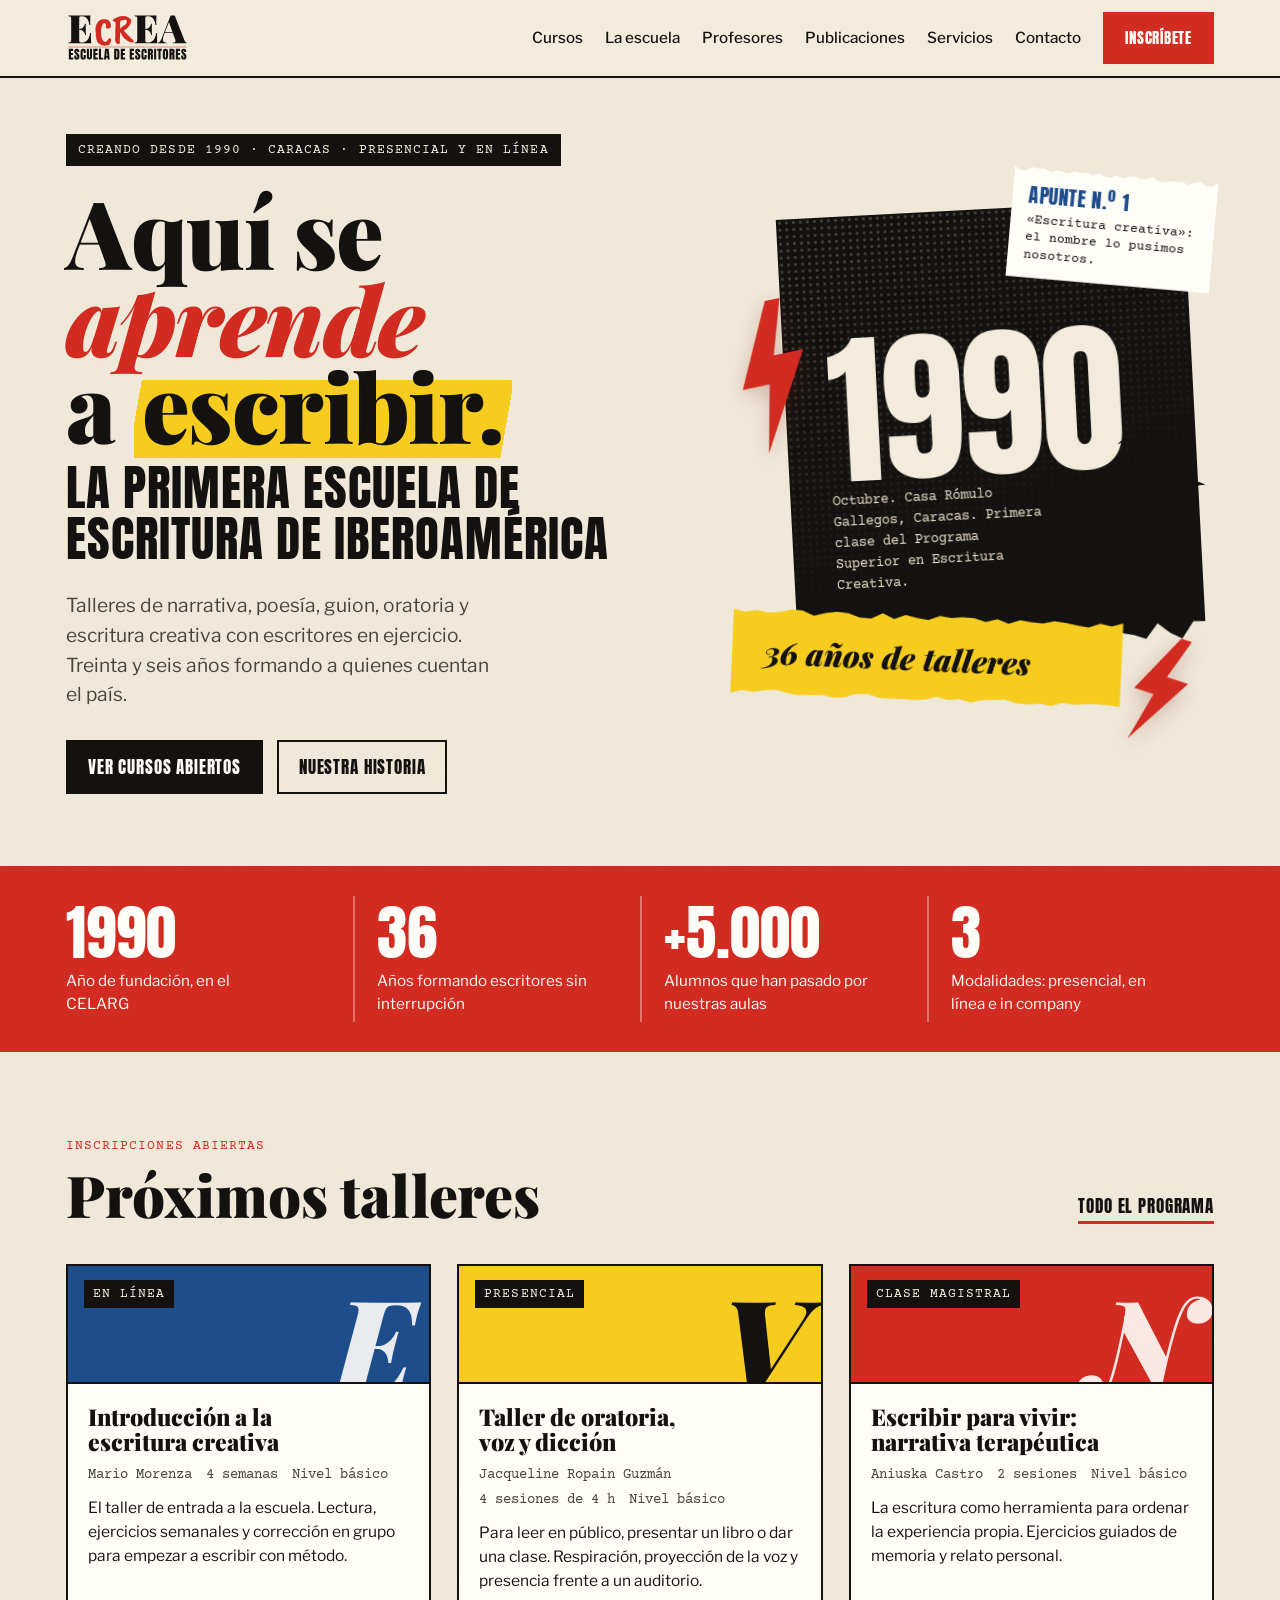
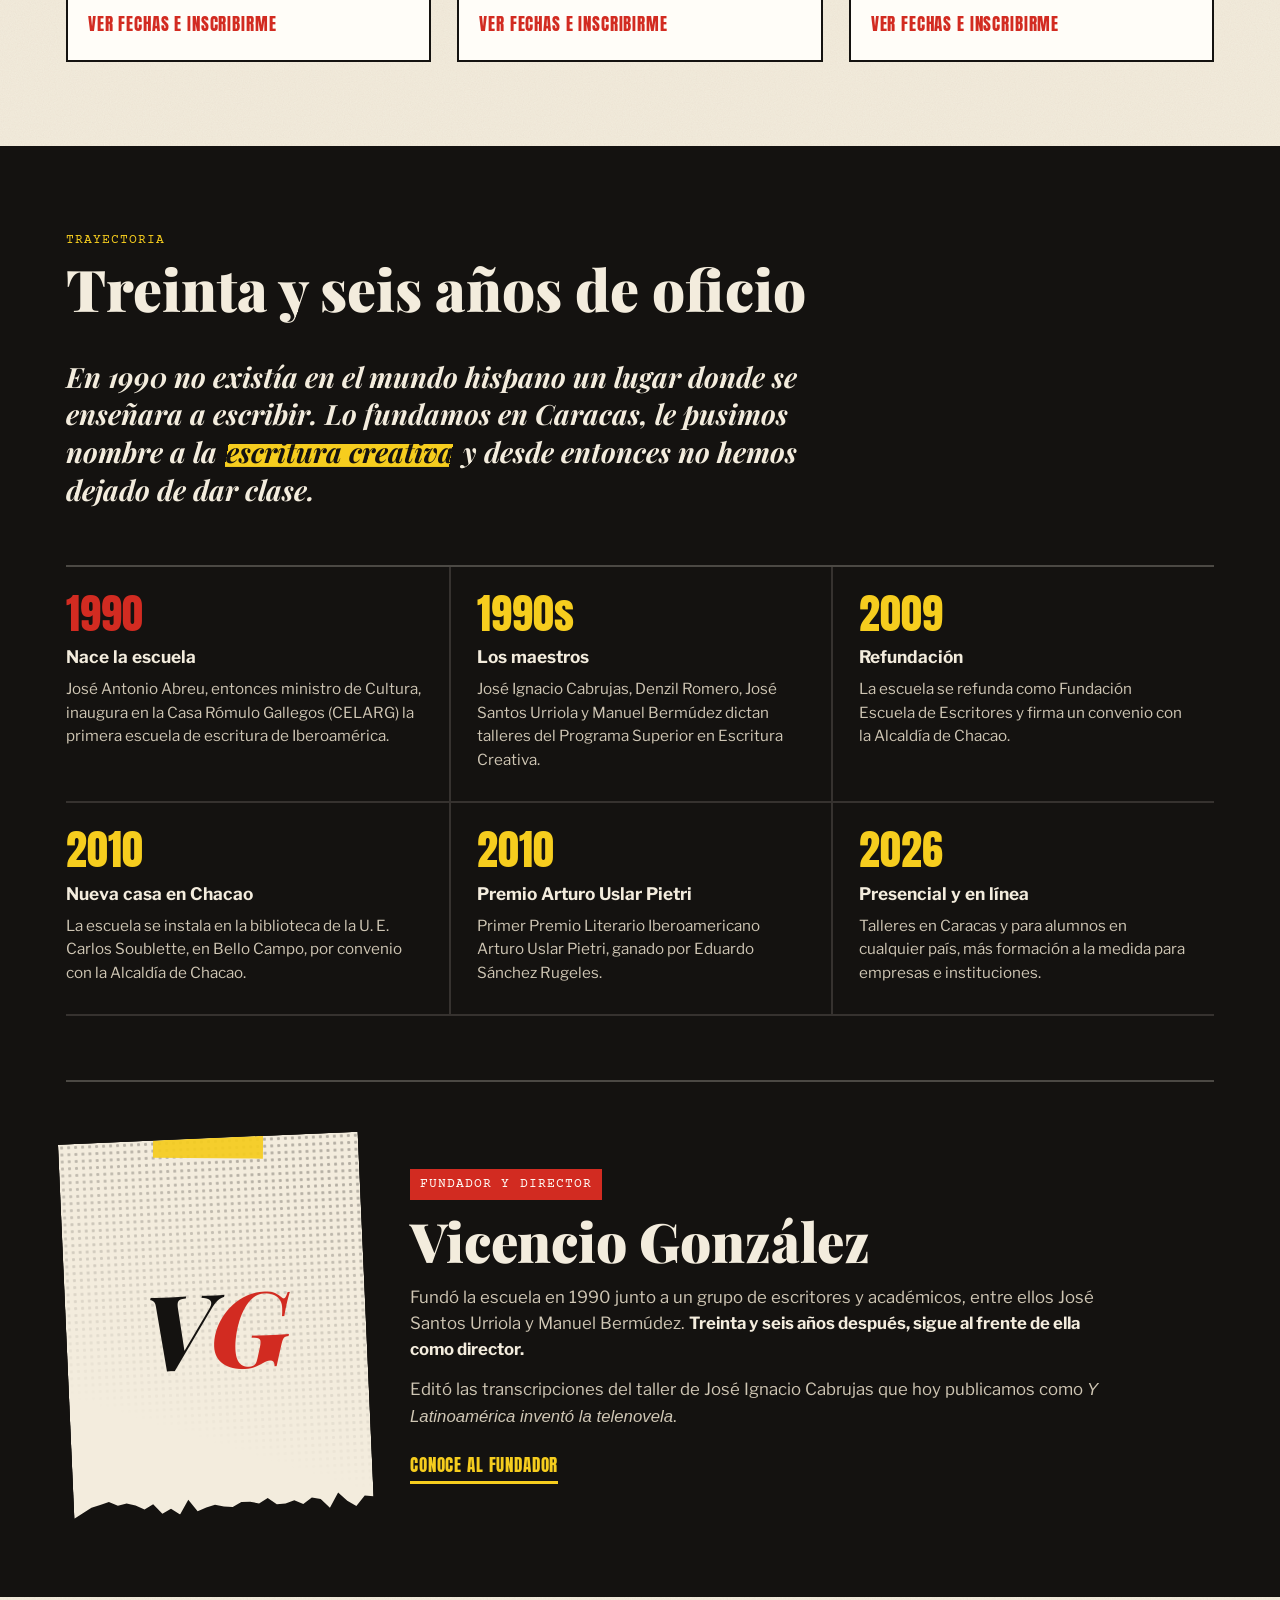
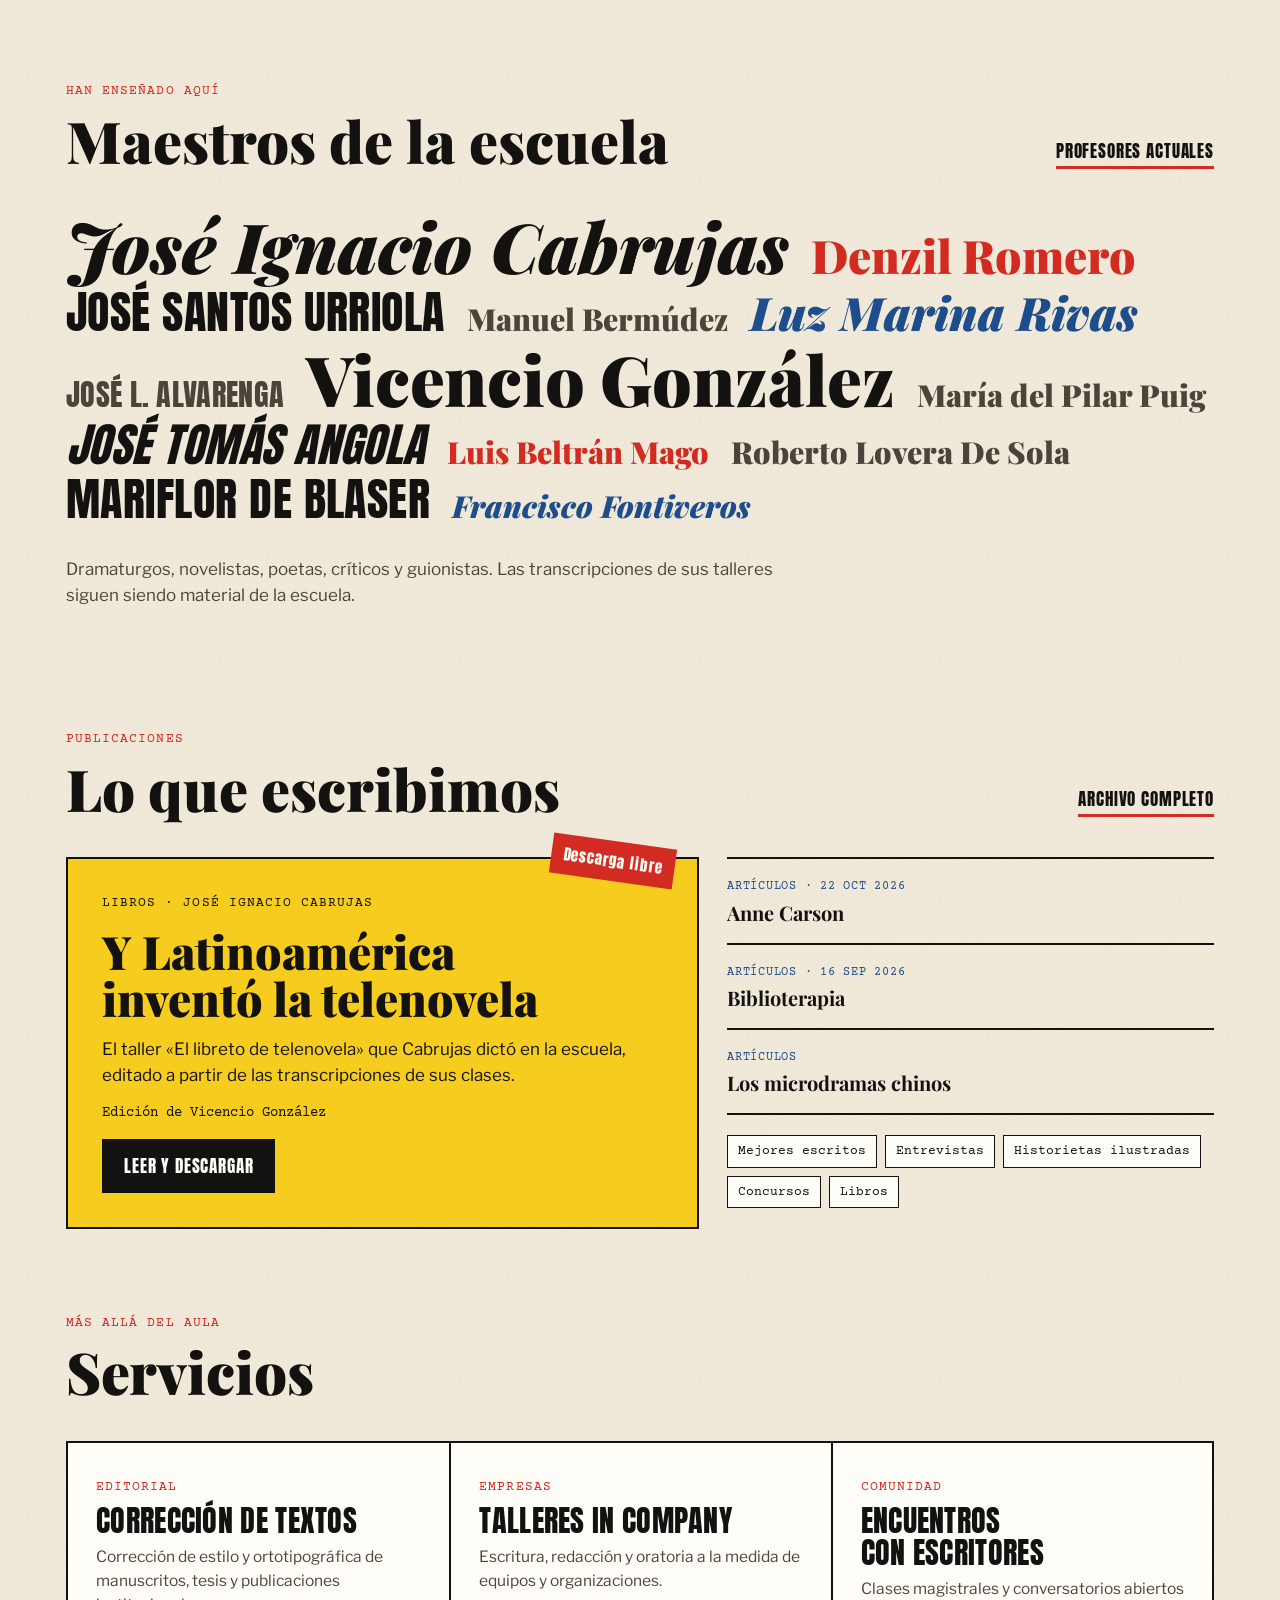
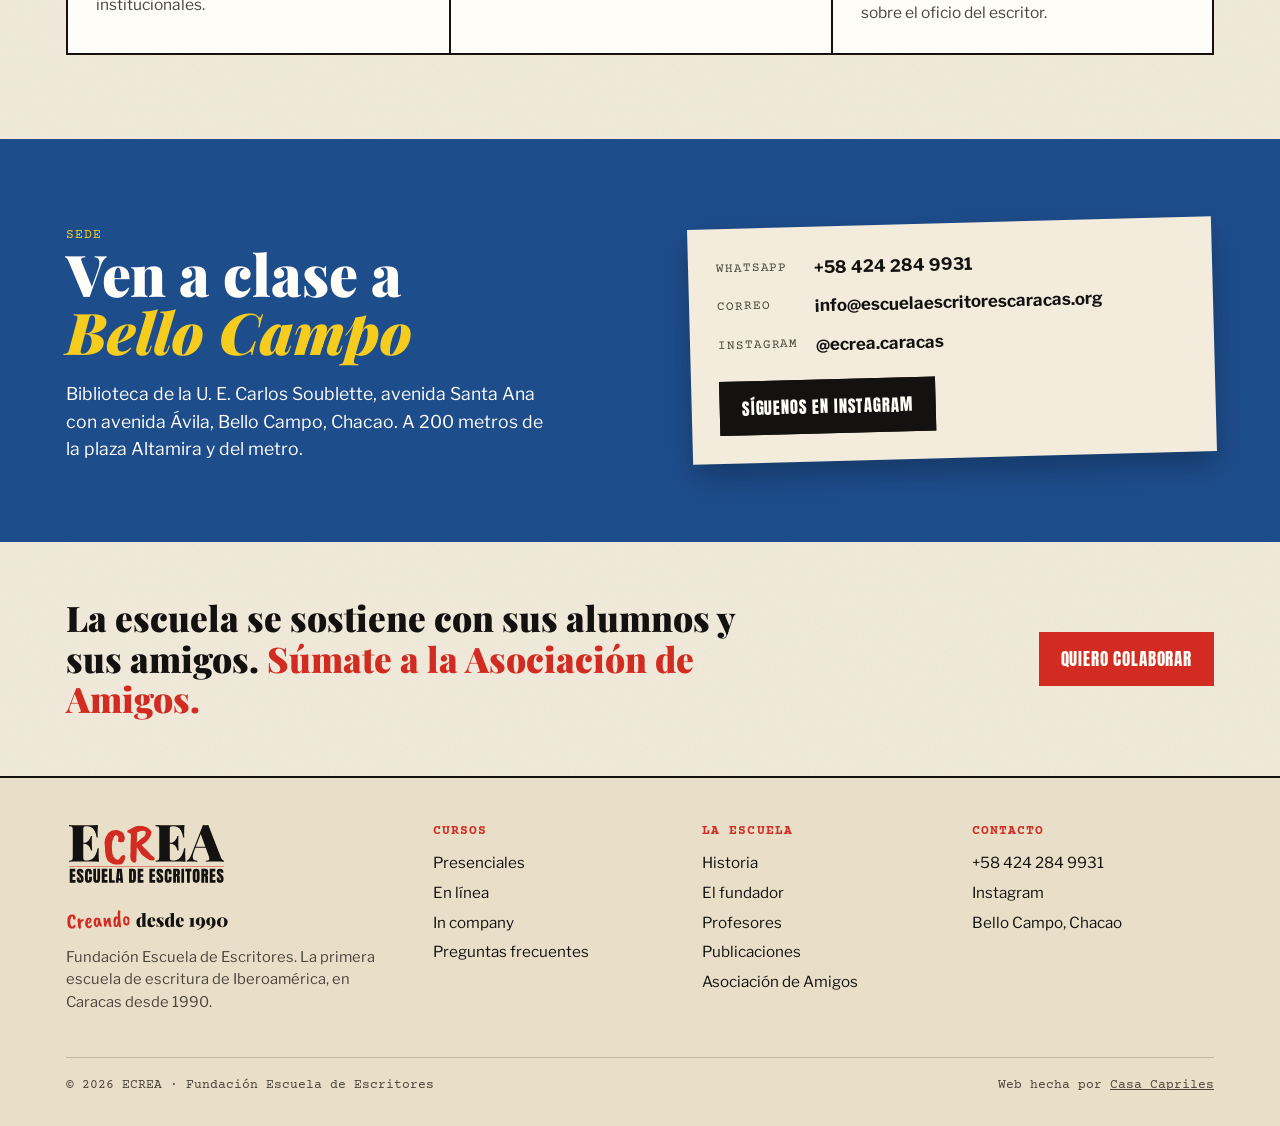
==== commit b68fb791: "Añadir al fundador Vicencio González y la página La escuela Co-Authored-By: Claude Opus 5.5 <noreply" ====
--- a/index.html
+++ b/index.html
@@ -14,214 +14,7 @@
 <link rel="preconnect" href="https://fonts.googleapis.com">
 <link rel="preconnect" href="https://fonts.gstatic.com" crossorigin>
 <link rel="stylesheet" href="https://fonts.googleapis.com/css2?family=Anton&family=Courier+Prime:wght@400;700&family=Libre+Franklin:wght@400;500;700&family=Playfair+Display:ital,wght@0,700;0,900;1,700;1,900&display=swap">
-<style>
-/* Layout: collage de papel rasgado sobre crema; bandas a sangre con contenido en columna de 1180px */
-:root{
-  --paper:#F3ECDD; --paper-2:#E9DFC9; --ink:#141210; --ink-soft:#4A443B;
-  --red:#D22B21; --yellow:#F6CD1E; --blue:#1E4D8C; --white:#FFFDF8;
-  --f-display:"Playfair Display", Georgia, "Times New Roman", serif;
-  --f-cond:"Anton", "Oswald", Impact, "Arial Narrow", sans-serif;
-  --f-body:"Libre Franklin", "Helvetica Neue", Arial, sans-serif;
-  --f-type:"Courier Prime", "Courier New", monospace;
-  --max:1180px;
-  color-scheme:light;
-}
-*{box-sizing:border-box}
-html{scroll-behavior:smooth}
-body{
-  background:var(--paper); color:var(--ink); font-family:var(--f-body); font-size:17px; line-height:1.55;
-  background-image:url("data:image/svg+xml,%3Csvg xmlns='http://www.w3.org/2000/svg' width='240' height='240'%3E%3Cfilter id='n'%3E%3CfeTurbulence type='fractalNoise' baseFrequency='.85' numOctaves='3' stitchTiles='stitch'/%3E%3CfeColorMatrix values='0 0 0 0 .35 0 0 0 0 .28 0 0 0 0 .18 0 0 0 .09 0'/%3E%3C/filter%3E%3Crect width='100%25' height='100%25' filter='url(%23n)'/%3E%3C/svg%3E");
-}
-body::before{content:"";position:fixed;inset:0 0 auto;height:env(safe-area-inset-top,0px);z-index:10;background:var(--paper)}
-a{color:inherit}
-:focus-visible{outline:3px solid var(--blue);outline-offset:3px}
-.wrap{max-width:var(--max);margin:0 auto;padding-left:max(16px,env(safe-area-inset-left,0px));padding-right:max(16px,env(safe-area-inset-right,0px))}
-h1,h2,h3{text-wrap:balance;margin:0}
-.label{font-family:var(--f-type);font-size:.82rem;letter-spacing:.08em;text-transform:uppercase}
-.mark{background:linear-gradient(100deg,transparent 0 2%,var(--yellow) 2% 97%,transparent 97%);background-size:100% 62%;background-repeat:no-repeat;background-position:0 78%;padding:0 .08em}
-.torn{position:relative}
-
-/* ---------- Cabecera ---------- */
-header.top{position:sticky;top:env(safe-area-inset-top,0px);z-index:20;background:var(--paper);border-bottom:2px solid var(--ink)}
-.top .wrap{display:flex;align-items:center;justify-content:space-between;gap:20px;padding-block:12px}
-.logo{display:inline-block;line-height:0;text-decoration:none}
-.logo img{height:49px;width:auto;display:block}
-footer .logo img{height:64px}
-.lema{display:block;height:22px;width:auto;margin-top:16px}
-nav.main{display:flex;gap:22px;flex-wrap:wrap;align-items:center}
-nav.main a{text-decoration:none;font-weight:500;font-size:.95rem}
-nav.main a:hover{text-decoration:underline;text-decoration-color:var(--red);text-decoration-thickness:3px;text-underline-offset:5px}
-.btn{display:inline-flex;align-items:center;gap:8px;font-family:var(--f-cond);font-size:1.05rem;letter-spacing:.05em;text-transform:uppercase;text-decoration:none;padding:12px 20px;border:2px solid var(--ink);background:var(--ink);color:var(--white);transition:transform .15s ease, box-shadow .15s ease}
-.btn:hover{transform:translate(-2px,-2px);box-shadow:4px 4px 0 var(--red)}
-.btn.ghost{background:transparent;color:var(--ink)}
-.btn.red{background:var(--red);border-color:var(--red)}
-.menu-toggle{display:none}
-@media (max-width:900px){ nav.main a:not(.btn){display:none} }
-
-/* ---------- Hero ---------- */
-.hero{position:relative;overflow:hidden;padding-block:56px 72px}
-.hero .wrap{display:grid;grid-template-columns:1.25fr .9fr;gap:40px;align-items:center}
-.hero-copy{position:relative;z-index:2;min-width:0}
-.hero .kicker{display:inline-block;background:var(--ink);color:var(--paper);padding:6px 12px;margin-bottom:22px}
-.hero h1{font-family:var(--f-display);font-weight:900;font-size:clamp(2.9rem,7.4vw,6.4rem);line-height:.92;letter-spacing:-.015em}
-.hero h1 em{font-style:italic;color:var(--red)}
-.hero h1 .cond{display:block;font-family:var(--f-cond);font-weight:400;font-size:.52em;letter-spacing:.02em;line-height:1.05;margin-top:.25em;text-transform:uppercase}
-.hero p.lead{font-size:1.2rem;max-width:34ch;margin:26px 0 30px;color:var(--ink-soft)}
-.hero .ctas{display:flex;gap:14px;flex-wrap:wrap}
-
-.collage{position:relative;aspect-ratio:4/5;max-width:100%;min-width:0}
-.sheet{position:absolute;box-shadow:0 10px 24px rgba(40,30,10,.18)}
-.sheet.year{inset:6% 4% 18% 8%;background:var(--ink);color:var(--paper);transform:rotate(-3deg);display:flex;flex-direction:column;justify-content:flex-end;padding:8% 9% 13%;overflow:hidden}
-.sheet.year::before{content:"";position:absolute;inset:0;background-image:radial-gradient(circle,rgba(243,236,221,.22) 1.2px,transparent 1.6px);background-size:7px 7px;mask-image:linear-gradient(160deg,#000 10%,transparent 70%);-webkit-mask-image:linear-gradient(160deg,#000 10%,transparent 70%)}
-.sheet.year .big{position:relative;font-family:var(--f-cond);font-size:clamp(5rem,13vw,10.5rem);line-height:.82;letter-spacing:-.01em}
-.sheet.year .cap{position:relative;font-family:var(--f-type);font-size:.85rem;max-width:26ch;margin-top:12px;color:var(--paper-2)}
-.sheet.strip{left:-4%;right:20%;bottom:9%;height:15%;background:var(--yellow);transform:rotate(2.5deg);display:flex;align-items:center;padding:0 7%}
-.sheet.strip span{font-family:var(--f-display);font-weight:900;font-style:italic;font-size:clamp(1.15rem,2.4vw,1.9rem)}
-.sheet.note{right:0;top:0;width:44%;background:var(--white);transform:rotate(5deg);padding:14px 16px;font-family:var(--f-type);font-size:.8rem;line-height:1.35}
-.sheet.note b{display:block;font-family:var(--f-cond);font-weight:400;font-size:1.25rem;color:var(--blue);letter-spacing:.03em;margin-bottom:4px}
-.bolt{position:absolute;z-index:3;filter:drop-shadow(0 6px 10px rgba(120,20,10,.25))}
-.bolt.b1{width:22%;left:-6%;top:22%;transform:rotate(-12deg)}
-.bolt.b2{width:12%;right:6%;bottom:-2%;transform:rotate(18deg)}
-.birds{position:absolute;z-index:3;right:-2%;top:42%;width:38%;color:var(--ink)}
-.hero .birds-bg{position:absolute;left:44%;top:6%;width:120px;opacity:.75;z-index:1}
-
-@media (max-width:860px){
-  .hero .wrap{grid-template-columns:1fr}
-  .collage{max-width:440px;width:100%;margin:10px auto 0}
-}
-
-/* ---------- Cifras ---------- */
-.stats{background:var(--red);color:var(--white)}
-.stats .wrap{display:grid;grid-template-columns:repeat(4,1fr);padding-block:30px}
-.stat{padding:6px 22px;border-left:2px solid rgba(255,253,248,.35);min-width:0}
-.stat:first-child{border-left:0;padding-left:0}
-.stat .n{font-family:var(--f-cond);font-size:clamp(2.4rem,5vw,3.8rem);line-height:1;font-variant-numeric:tabular-nums}
-.stat .t{font-size:.95rem;margin-top:6px;max-width:22ch}
-@media (max-width:760px){
-  .stats .wrap{grid-template-columns:1fr 1fr;row-gap:22px}
-  .stat:nth-child(3){border-left:0;padding-left:0}
-}
-
-/* ---------- Secciones ---------- */
-section.block{padding-block:84px}
-.sec-head{display:flex;justify-content:space-between;align-items:end;gap:24px;flex-wrap:wrap;margin-bottom:40px}
-.sec-head h2{font-family:var(--f-display);font-weight:900;font-size:clamp(2.2rem,4.6vw,3.6rem);line-height:1}
-.sec-head .label{color:var(--red);display:block;margin-bottom:10px}
-.sec-head a.more{font-family:var(--f-cond);text-transform:uppercase;letter-spacing:.05em;text-decoration:none;border-bottom:3px solid var(--red);padding-bottom:2px}
-
-/* Cursos */
-.courses{display:grid;grid-template-columns:repeat(3,1fr);gap:26px}
-.course{background:var(--white);border:2px solid var(--ink);display:flex;flex-direction:column;min-width:0;transition:transform .18s ease, box-shadow .18s ease}
-.course:hover{transform:translate(-3px,-3px);box-shadow:6px 6px 0 var(--ink)}
-.course .band{height:118px;position:relative;overflow:hidden;border-bottom:2px solid var(--ink)}
-.course:nth-child(1) .band{background:var(--blue)}
-.course:nth-child(2) .band{background:var(--yellow)}
-.course:nth-child(3) .band{background:var(--red)}
-.course .band .glyph{position:absolute;right:14px;bottom:-22px;font-family:var(--f-display);font-weight:900;font-style:italic;font-size:8rem;line-height:1;color:rgba(255,253,248,.9)}
-.course:nth-child(2) .band .glyph{color:var(--ink)}
-.course .band .tag{position:absolute;left:16px;top:14px;background:var(--ink);color:var(--paper);padding:4px 9px}
-.course .body{padding:20px 20px 22px;display:flex;flex-direction:column;gap:10px;flex:1}
-.course h3{font-family:var(--f-display);font-weight:900;font-size:1.45rem;line-height:1.1}
-.course .meta{font-family:var(--f-type);font-size:.85rem;color:var(--ink-soft);display:flex;flex-wrap:wrap;gap:4px 14px}
-.course p{margin:0;font-size:.97rem}
-.course .go{margin-top:auto;padding-top:8px;font-family:var(--f-cond);text-transform:uppercase;letter-spacing:.05em;text-decoration:none;color:var(--red)}
-@media (max-width:900px){.courses{grid-template-columns:1fr}}
-
-/* Historia */
-.history{background:var(--ink);color:var(--paper);position:relative;overflow:hidden}
-.history .sec-head h2{color:var(--paper)}
-.history .sec-head .label{color:var(--yellow)}
-.history .intro{font-family:var(--f-display);font-style:italic;font-weight:700;font-size:clamp(1.3rem,2.4vw,1.75rem);line-height:1.35;max-width:46ch;margin:0 0 56px}
-.history .intro .mark{color:var(--ink)}
-.timeline{list-style:none;margin:0;padding:0;display:grid;grid-template-columns:repeat(3,1fr);gap:0;border-top:2px solid rgba(243,236,221,.25)}
-.timeline li{padding:26px 26px 30px 0;border-bottom:2px solid rgba(243,236,221,.15);min-width:0}
-.timeline li:not(:nth-child(3n+1)){padding-left:26px;border-left:2px solid rgba(243,236,221,.15)}
-.timeline .y{font-family:var(--f-cond);font-size:2.6rem;line-height:1;color:var(--yellow)}
-.timeline li:nth-child(1) .y{color:var(--red)}
-.timeline h3{font-family:var(--f-body);font-weight:700;font-size:1.08rem;margin:10px 0 6px}
-.timeline p{margin:0;font-size:.95rem;color:#CFC6B4}
-@media (max-width:900px){
-  .timeline{grid-template-columns:1fr}
-  .timeline li,.timeline li:not(:nth-child(3n+1)){padding:22px 0;border-left:0}
-}
-
-/* Maestros */
-.masters{padding-block:84px;position:relative;overflow:hidden}
-.masters .wrap{position:relative}
-.names{display:flex;flex-wrap:wrap;gap:6px 22px;align-items:baseline;margin-top:8px}
-.names span{font-family:var(--f-display);font-weight:900;line-height:1.05}
-.names span:nth-child(3n){font-family:var(--f-cond);font-weight:400;text-transform:uppercase;letter-spacing:.01em}
-.names span:nth-child(4n+1){font-style:italic}
-.names .s1{font-size:clamp(2.2rem,5.4vw,4.4rem)}
-.names .s2{font-size:clamp(1.6rem,3.6vw,2.9rem)}
-.names .s3{font-size:clamp(1.2rem,2.4vw,1.9rem);color:var(--ink-soft)}
-.names .hi{color:var(--red)}
-.names .bl{color:var(--blue)}
-.masters .foot{margin-top:32px;max-width:60ch;color:var(--ink-soft)}
-
-/* Publicaciones */
-.pubs{display:grid;grid-template-columns:1.3fr 1fr;gap:28px}
-.feature{position:relative;background:var(--yellow);border:2px solid var(--ink);padding:34px;display:flex;flex-direction:column;gap:14px;min-width:0}
-.feature .label{color:var(--ink)}
-.feature h3{font-family:var(--f-display);font-weight:900;font-size:clamp(1.9rem,3.6vw,2.9rem);line-height:1.02}
-.feature p{margin:0;max-width:52ch}
-.feature .by{font-family:var(--f-type);font-size:.9rem}
-.feature .stamp{position:absolute;right:22px;top:-18px;transform:rotate(8deg);background:var(--red);color:var(--white);font-family:var(--f-cond);letter-spacing:.06em;padding:8px 12px;font-size:.95rem}
-.list{display:flex;flex-direction:column;border-top:2px solid var(--ink);min-width:0}
-.list a{display:grid;grid-template-columns:auto 1fr;gap:4px 16px;padding:18px 0;border-bottom:2px solid var(--ink);text-decoration:none}
-.list a:hover h4{color:var(--red)}
-.list .cat{grid-column:1/-1;font-family:var(--f-type);font-size:.78rem;letter-spacing:.06em;text-transform:uppercase;color:var(--blue)}
-.list h4{grid-column:1/-1;margin:0;font-family:var(--f-display);font-weight:700;font-size:1.25rem;line-height:1.2}
-.cats{display:flex;flex-wrap:wrap;gap:8px;margin-top:20px}
-.cats a{font-family:var(--f-type);font-size:.82rem;text-decoration:none;border:1.5px solid var(--ink);padding:5px 10px;background:var(--white)}
-.cats a:hover{background:var(--ink);color:var(--paper)}
-@media (max-width:900px){.pubs{grid-template-columns:1fr}}
-
-/* Servicios */
-.services{display:grid;grid-template-columns:repeat(3,1fr);gap:0;border:2px solid var(--ink);background:var(--white)}
-.svc{padding:28px;min-width:0}
-.svc + .svc{border-left:2px solid var(--ink)}
-.svc .label{color:var(--red)}
-.svc h3{font-family:var(--f-cond);font-weight:400;font-size:1.9rem;letter-spacing:.01em;text-transform:uppercase;margin:8px 0 8px;line-height:1.05}
-.svc p{margin:0;font-size:.97rem;color:var(--ink-soft)}
-@media (max-width:900px){.services{grid-template-columns:1fr}.svc + .svc{border-left:0;border-top:2px solid var(--ink)}}
-
-/* Sede + Contacto */
-.visit{background:var(--blue);color:var(--white)}
-.visit .wrap{display:grid;grid-template-columns:1.1fr 1fr;gap:48px;padding-block:80px;align-items:center}
-.visit h2{font-family:var(--f-display);font-weight:900;font-size:clamp(2.2rem,4.6vw,3.6rem);line-height:1}
-.visit h2 em{color:var(--yellow)}
-.visit .addr{font-size:1.1rem;margin:20px 0 0;max-width:40ch}
-.card-contact{background:var(--paper);color:var(--ink);padding:28px;transform:rotate(-1.5deg);box-shadow:0 14px 30px rgba(0,0,0,.25);min-width:0}
-.card-contact dl{margin:0;display:grid;grid-template-columns:auto 1fr;gap:12px 18px}
-.card-contact dt{font-family:var(--f-type);font-size:.8rem;text-transform:uppercase;letter-spacing:.07em;color:var(--ink-soft);padding-top:3px}
-.card-contact dd{margin:0;font-weight:700;overflow-wrap:anywhere}
-.card-contact .btn{margin-top:22px}
-@media (max-width:860px){.visit .wrap{grid-template-columns:1fr}}
-
-/* Apoyo */
-.support .wrap{display:flex;gap:30px;align-items:center;justify-content:space-between;flex-wrap:wrap;padding-block:56px}
-.support p{font-family:var(--f-display);font-weight:900;font-size:clamp(1.5rem,3vw,2.2rem);line-height:1.15;margin:0;max-width:30ch}
-
-footer{border-top:2px solid var(--ink);background:var(--paper-2)}
-footer .wrap{display:grid;grid-template-columns:1.4fr 1fr 1fr 1fr;gap:28px;padding-block:44px 30px}
-footer h5{font-family:var(--f-type);text-transform:uppercase;letter-spacing:.08em;font-size:.8rem;margin:0 0 10px;color:var(--red)}
-footer ul{list-style:none;margin:0;padding:0;display:flex;flex-direction:column;gap:6px;font-size:.95rem}
-footer a{text-decoration:none}
-footer a:hover{text-decoration:underline}
-footer .legal{grid-column:1/-1;border-top:1px solid rgba(20,18,16,.2);padding-top:18px;font-family:var(--f-type);font-size:.8rem;color:var(--ink-soft);display:flex;justify-content:space-between;gap:12px;flex-wrap:wrap}
-@media (max-width:860px){footer .wrap{grid-template-columns:1fr 1fr}}
-
-/* Entrada de la portada */
-@media (prefers-reduced-motion:no-preference){
-  .hero h1,.hero p.lead,.hero .ctas{animation:rise .7s cubic-bezier(.2,.7,.2,1) both}
-  .hero p.lead{animation-delay:.08s}.hero .ctas{animation-delay:.14s}
-  .sheet,.bolt,.birds{animation:drop .8s cubic-bezier(.2,.8,.2,1) both}
-  .sheet.strip{animation-delay:.15s}.sheet.note{animation-delay:.25s}.bolt{animation-delay:.35s}.birds{animation-delay:.45s}
-  @keyframes rise{from{transform:translateY(14px)}to{transform:none}}
-  @keyframes drop{from{translate:0 -10px;scale:1.03}to{translate:0 0;scale:1}}
-}
-</style>
+<link rel="stylesheet" href="assets/estilo.css">
 </head>
 <body>
 
@@ -240,7 +33,7 @@
     </a>
     <nav class="main" aria-label="Principal">
       <a href="#cursos">Cursos</a>
-      <a href="#historia">La escuela</a>
+      <a href="la-escuela/">La escuela</a>
       <a href="#maestros">Profesores</a>
       <a href="#publicaciones">Publicaciones</a>
       <a href="#servicios">Servicios</a>
@@ -342,11 +135,25 @@
       <ol class="timeline">
         <li><div class="y">1990</div><h3>Nace la escuela</h3><p>José Antonio Abreu, entonces ministro de Cultura, inaugura en la Casa Rómulo Gallegos (CELARG) la primera escuela de escritura de Iberoamérica.</p></li>
         <li><div class="y">1990s</div><h3>Los maestros</h3><p>José Ignacio Cabrujas, Denzil Romero, José Santos Urriola y Manuel Bermúdez dictan talleres del Programa Superior en Escritura Creativa.</p></li>
-        <li><div class="y">2009</div><h3>Refundación</h3><p>Ocho fundadores, entre ellos Luz Marina Rivas, José Tomás Angola y Vicencio González, refundan la Fundación Escuela de Escritores.</p></li>
+        <li><div class="y">2009</div><h3>Refundación</h3><p>La escuela se refunda como Fundación Escuela de Escritores y firma un convenio con la Alcaldía de Chacao.</p></li>
         <li><div class="y">2010</div><h3>Nueva casa en Chacao</h3><p>La escuela se instala en la biblioteca de la U. E. Carlos Soublette, en Bello Campo, por convenio con la Alcaldía de Chacao.</p></li>
         <li><div class="y">2010</div><h3>Premio Arturo Uslar Pietri</h3><p>Primer Premio Literario Iberoamericano Arturo Uslar Pietri, ganado por Eduardo Sánchez Rugeles.</p></li>
         <li><div class="y">2026</div><h3>Presencial y en línea</h3><p>Talleres en Caracas y para alumnos en cualquier país, más formación a la medida para empresas e instituciones.</p></li>
       </ol>
+
+      <div class="founder" id="fundador">
+        <div class="portrait torn" data-torn="bottom" role="img" aria-label="Vicencio González">
+          <span class="tape" aria-hidden="true"></span>
+          <span class="ini" aria-hidden="true">V<b>G</b></span>
+        </div>
+        <div>
+          <span class="role label">Fundador y director</span>
+          <h3>Vicencio González</h3>
+          <p>Fundó la escuela en 1990 junto a un grupo de escritores y académicos, entre ellos José Santos Urriola y Manuel Bermúdez. <strong>Treinta y seis años después, sigue al frente de ella como director.</strong></p>
+          <p>Editó las transcripciones del taller de José Ignacio Cabrujas que hoy publicamos como <em>Y Latinoamérica inventó la telenovela</em>.</p>
+          <a class="go" href="la-escuela/#fundador">Conoce al fundador</a>
+        </div>
+      </div>
     </div>
   </section>
 
@@ -453,27 +260,13 @@
       <p style="font-size:.92rem;max-width:34ch;color:var(--ink-soft)">Fundación Escuela de Escritores. La primera escuela de escritura de Iberoamérica, en Caracas desde 1990.</p>
     </div>
     <div><h5>Cursos</h5><ul><li><a href="#cursos">Presenciales</a></li><li><a href="#cursos">En línea</a></li><li><a href="#servicios">In company</a></li><li><a href="#cursos">Preguntas frecuentes</a></li></ul></div>
-    <div><h5>La escuela</h5><ul><li><a href="#historia">Historia</a></li><li><a href="#maestros">Profesores</a></li><li><a href="#publicaciones">Publicaciones</a></li><li><a href="#inicio">Asociación de Amigos</a></li></ul></div>
+    <div><h5>La escuela</h5><ul><li><a href="la-escuela/">Historia</a></li><li><a href="la-escuela/#fundador">El fundador</a></li><li><a href="#maestros">Profesores</a></li><li><a href="#publicaciones">Publicaciones</a></li><li><a href="#inicio">Asociación de Amigos</a></li></ul></div>
     <div><h5>Contacto</h5><ul><li>+58 424 284 9931</li><li><a href="https://www.instagram.com/ecrea.caracas/" target="_blank" rel="noopener">Instagram</a></li><li>Bello Campo, Chacao</li></ul></div>
     <div class="legal"><span>© 2026 ECREA · Fundación Escuela de Escritores</span><span>Web hecha por <a href="https://casacapriles.com" target="_blank" rel="noopener" style="text-decoration:underline">Casa Capriles</a></span></div>
   </div>
 </footer>
 
-<script>
-// Bordes de papel rasgado: genera un clip-path dentado por hoja
-(function(){
-  function rnd(seed){return function(){seed=(seed*9301+49297)%233280;return seed/233280}}
-  document.querySelectorAll('.torn').forEach(function(el,i){
-    var r=rnd(17+i*31), mode=el.dataset.torn||'bottom', pts=[], steps=34, j;
-    var amp=mode==='both'?7:4.5;
-    if(mode==='top'||mode==='both'){for(j=0;j<=steps;j++)pts.push((j/steps*100).toFixed(2)+'% '+(r()*amp).toFixed(2)+'%')}
-    else{pts.push('0% 0%','100% 0%')}
-    if(mode==='bottom'||mode==='both'){for(j=steps;j>=0;j--)pts.push((j/steps*100).toFixed(2)+'% '+(100-r()*amp).toFixed(2)+'%')}
-    else{pts.push('100% 100%','0% 100%')}
-    el.style.clipPath='polygon('+pts.join(',')+')';
-  });
-})();
-</script>
+<script src="assets/main.js"></script>
 
 </body>
 </html>
--- a/assets/estilo.css
+++ b/assets/estilo.css
@@ -0,0 +1,238 @@
+/* Layout: collage de papel rasgado sobre crema; bandas a sangre con contenido en columna de 1180px */
+:root{
+  --paper:#F3ECDD; --paper-2:#E9DFC9; --ink:#141210; --ink-soft:#4A443B;
+  --red:#D22B21; --yellow:#F6CD1E; --blue:#1E4D8C; --white:#FFFDF8;
+  --f-display:"Playfair Display", Georgia, "Times New Roman", serif;
+  --f-cond:"Anton", "Oswald", Impact, "Arial Narrow", sans-serif;
+  --f-body:"Libre Franklin", "Helvetica Neue", Arial, sans-serif;
+  --f-type:"Courier Prime", "Courier New", monospace;
+  --max:1180px;
+  color-scheme:light;
+}
+*{box-sizing:border-box}
+html{scroll-behavior:smooth}
+body{
+  background:var(--paper); color:var(--ink); font-family:var(--f-body); font-size:17px; line-height:1.55;
+  background-image:url("data:image/svg+xml,%3Csvg xmlns='http://www.w3.org/2000/svg' width='240' height='240'%3E%3Cfilter id='n'%3E%3CfeTurbulence type='fractalNoise' baseFrequency='.85' numOctaves='3' stitchTiles='stitch'/%3E%3CfeColorMatrix values='0 0 0 0 .35 0 0 0 0 .28 0 0 0 0 .18 0 0 0 .09 0'/%3E%3C/filter%3E%3Crect width='100%25' height='100%25' filter='url(%23n)'/%3E%3C/svg%3E");
+}
+body::before{content:"";position:fixed;inset:0 0 auto;height:env(safe-area-inset-top,0px);z-index:10;background:var(--paper)}
+a{color:inherit}
+:focus-visible{outline:3px solid var(--blue);outline-offset:3px}
+.wrap{max-width:var(--max);margin:0 auto;padding-left:max(16px,env(safe-area-inset-left,0px));padding-right:max(16px,env(safe-area-inset-right,0px))}
+h1,h2,h3{text-wrap:balance;margin:0}
+.label{font-family:var(--f-type);font-size:.82rem;letter-spacing:.08em;text-transform:uppercase}
+.mark{background:linear-gradient(100deg,transparent 0 2%,var(--yellow) 2% 97%,transparent 97%);background-size:100% 62%;background-repeat:no-repeat;background-position:0 78%;padding:0 .08em}
+.torn{position:relative}
+
+/* ---------- Cabecera ---------- */
+header.top{position:sticky;top:env(safe-area-inset-top,0px);z-index:20;background:var(--paper);border-bottom:2px solid var(--ink)}
+.top .wrap{display:flex;align-items:center;justify-content:space-between;gap:20px;padding-block:12px}
+.logo{display:inline-block;line-height:0;text-decoration:none}
+.logo img{height:49px;width:auto;display:block}
+footer .logo img{height:64px}
+.lema{display:block;height:22px;width:auto;margin-top:16px}
+nav.main{display:flex;gap:22px;flex-wrap:wrap;align-items:center}
+nav.main a{text-decoration:none;font-weight:500;font-size:.95rem}
+nav.main a:hover{text-decoration:underline;text-decoration-color:var(--red);text-decoration-thickness:3px;text-underline-offset:5px}
+.btn{display:inline-flex;align-items:center;gap:8px;font-family:var(--f-cond);font-size:1.05rem;letter-spacing:.05em;text-transform:uppercase;text-decoration:none;padding:12px 20px;border:2px solid var(--ink);background:var(--ink);color:var(--white);transition:transform .15s ease, box-shadow .15s ease}
+.btn:hover{transform:translate(-2px,-2px);box-shadow:4px 4px 0 var(--red)}
+.btn.ghost{background:transparent;color:var(--ink)}
+.btn.red{background:var(--red);border-color:var(--red)}
+.menu-toggle{display:none}
+@media (max-width:900px){ nav.main a:not(.btn){display:none} }
+
+/* ---------- Hero ---------- */
+.hero{position:relative;overflow:hidden;padding-block:56px 72px}
+.hero .wrap{display:grid;grid-template-columns:1.25fr .9fr;gap:40px;align-items:center}
+.hero-copy{position:relative;z-index:2;min-width:0}
+.hero .kicker{display:inline-block;background:var(--ink);color:var(--paper);padding:6px 12px;margin-bottom:22px}
+.hero h1{font-family:var(--f-display);font-weight:900;font-size:clamp(2.9rem,7.4vw,6.4rem);line-height:.92;letter-spacing:-.015em}
+.hero h1 em{font-style:italic;color:var(--red)}
+.hero h1 .cond{display:block;font-family:var(--f-cond);font-weight:400;font-size:.52em;letter-spacing:.02em;line-height:1.05;margin-top:.25em;text-transform:uppercase}
+.hero p.lead{font-size:1.2rem;max-width:34ch;margin:26px 0 30px;color:var(--ink-soft)}
+.hero .ctas{display:flex;gap:14px;flex-wrap:wrap}
+
+.collage{position:relative;aspect-ratio:4/5;max-width:100%;min-width:0}
+.sheet{position:absolute;box-shadow:0 10px 24px rgba(40,30,10,.18)}
+.sheet.year{inset:6% 4% 18% 8%;background:var(--ink);color:var(--paper);transform:rotate(-3deg);display:flex;flex-direction:column;justify-content:flex-end;padding:8% 9% 13%;overflow:hidden}
+.sheet.year::before{content:"";position:absolute;inset:0;background-image:radial-gradient(circle,rgba(243,236,221,.22) 1.2px,transparent 1.6px);background-size:7px 7px;mask-image:linear-gradient(160deg,#000 10%,transparent 70%);-webkit-mask-image:linear-gradient(160deg,#000 10%,transparent 70%)}
+.sheet.year .big{position:relative;font-family:var(--f-cond);font-size:clamp(5rem,13vw,10.5rem);line-height:.82;letter-spacing:-.01em}
+.sheet.year .cap{position:relative;font-family:var(--f-type);font-size:.85rem;max-width:26ch;margin-top:12px;color:var(--paper-2)}
+.sheet.strip{left:-4%;right:20%;bottom:9%;height:15%;background:var(--yellow);transform:rotate(2.5deg);display:flex;align-items:center;padding:0 7%}
+.sheet.strip span{font-family:var(--f-display);font-weight:900;font-style:italic;font-size:clamp(1.15rem,2.4vw,1.9rem)}
+.sheet.note{right:0;top:0;width:44%;background:var(--white);transform:rotate(5deg);padding:14px 16px;font-family:var(--f-type);font-size:.8rem;line-height:1.35}
+.sheet.note b{display:block;font-family:var(--f-cond);font-weight:400;font-size:1.25rem;color:var(--blue);letter-spacing:.03em;margin-bottom:4px}
+.bolt{position:absolute;z-index:3;filter:drop-shadow(0 6px 10px rgba(120,20,10,.25))}
+.bolt.b1{width:22%;left:-6%;top:22%;transform:rotate(-12deg)}
+.bolt.b2{width:12%;right:6%;bottom:-2%;transform:rotate(18deg)}
+.birds{position:absolute;z-index:3;right:-2%;top:42%;width:38%;color:var(--ink)}
+.hero .birds-bg{position:absolute;left:44%;top:6%;width:120px;opacity:.75;z-index:1}
+
+@media (max-width:860px){
+  .hero .wrap{grid-template-columns:1fr}
+  .collage{max-width:440px;width:100%;margin:10px auto 0}
+}
+
+/* ---------- Cifras ---------- */
+.stats{background:var(--red);color:var(--white)}
+.stats .wrap{display:grid;grid-template-columns:repeat(4,1fr);padding-block:30px}
+.stat{padding:6px 22px;border-left:2px solid rgba(255,253,248,.35);min-width:0}
+.stat:first-child{border-left:0;padding-left:0}
+.stat .n{font-family:var(--f-cond);font-size:clamp(2.4rem,5vw,3.8rem);line-height:1;font-variant-numeric:tabular-nums}
+.stat .t{font-size:.95rem;margin-top:6px;max-width:22ch}
+@media (max-width:760px){
+  .stats .wrap{grid-template-columns:1fr 1fr;row-gap:22px}
+  .stat:nth-child(3){border-left:0;padding-left:0}
+}
+
+/* ---------- Secciones ---------- */
+section.block{padding-block:84px}
+.sec-head{display:flex;justify-content:space-between;align-items:end;gap:24px;flex-wrap:wrap;margin-bottom:40px}
+.sec-head h2{font-family:var(--f-display);font-weight:900;font-size:clamp(2.2rem,4.6vw,3.6rem);line-height:1}
+.sec-head .label{color:var(--red);display:block;margin-bottom:10px}
+.sec-head a.more{font-family:var(--f-cond);text-transform:uppercase;letter-spacing:.05em;text-decoration:none;border-bottom:3px solid var(--red);padding-bottom:2px}
+
+/* Cursos */
+.courses{display:grid;grid-template-columns:repeat(3,1fr);gap:26px}
+.course{background:var(--white);border:2px solid var(--ink);display:flex;flex-direction:column;min-width:0;transition:transform .18s ease, box-shadow .18s ease}
+.course:hover{transform:translate(-3px,-3px);box-shadow:6px 6px 0 var(--ink)}
+.course .band{height:118px;position:relative;overflow:hidden;border-bottom:2px solid var(--ink)}
+.course:nth-child(1) .band{background:var(--blue)}
+.course:nth-child(2) .band{background:var(--yellow)}
+.course:nth-child(3) .band{background:var(--red)}
+.course .band .glyph{position:absolute;right:14px;bottom:-22px;font-family:var(--f-display);font-weight:900;font-style:italic;font-size:8rem;line-height:1;color:rgba(255,253,248,.9)}
+.course:nth-child(2) .band .glyph{color:var(--ink)}
+.course .band .tag{position:absolute;left:16px;top:14px;background:var(--ink);color:var(--paper);padding:4px 9px}
+.course .body{padding:20px 20px 22px;display:flex;flex-direction:column;gap:10px;flex:1}
+.course h3{font-family:var(--f-display);font-weight:900;font-size:1.45rem;line-height:1.1}
+.course .meta{font-family:var(--f-type);font-size:.85rem;color:var(--ink-soft);display:flex;flex-wrap:wrap;gap:4px 14px}
+.course p{margin:0;font-size:.97rem}
+.course .go{margin-top:auto;padding-top:8px;font-family:var(--f-cond);text-transform:uppercase;letter-spacing:.05em;text-decoration:none;color:var(--red)}
+@media (max-width:900px){.courses{grid-template-columns:1fr}}
+
+/* Historia */
+.history{background:var(--ink);color:var(--paper);position:relative;overflow:hidden}
+.history .sec-head h2{color:var(--paper)}
+.history .sec-head .label{color:var(--yellow)}
+.history .intro{font-family:var(--f-display);font-style:italic;font-weight:700;font-size:clamp(1.3rem,2.4vw,1.75rem);line-height:1.35;max-width:46ch;margin:0 0 56px}
+.history .intro .mark{color:var(--ink)}
+.timeline{list-style:none;margin:0;padding:0;display:grid;grid-template-columns:repeat(3,1fr);gap:0;border-top:2px solid rgba(243,236,221,.25)}
+.timeline li{padding:26px 26px 30px 0;border-bottom:2px solid rgba(243,236,221,.15);min-width:0}
+.timeline li:not(:nth-child(3n+1)){padding-left:26px;border-left:2px solid rgba(243,236,221,.15)}
+.timeline .y{font-family:var(--f-cond);font-size:2.6rem;line-height:1;color:var(--yellow)}
+.timeline li:nth-child(1) .y{color:var(--red)}
+.timeline h3{font-family:var(--f-body);font-weight:700;font-size:1.08rem;margin:10px 0 6px}
+.timeline p{margin:0;font-size:.95rem;color:#CFC6B4}
+@media (max-width:900px){
+  .timeline{grid-template-columns:1fr}
+  .timeline li,.timeline li:not(:nth-child(3n+1)){padding:22px 0;border-left:0}
+}
+
+/* Maestros */
+.masters{padding-block:84px;position:relative;overflow:hidden}
+.masters .wrap{position:relative}
+.names{display:flex;flex-wrap:wrap;gap:6px 22px;align-items:baseline;margin-top:8px}
+.names span{font-family:var(--f-display);font-weight:900;line-height:1.05}
+.names span:nth-child(3n){font-family:var(--f-cond);font-weight:400;text-transform:uppercase;letter-spacing:.01em}
+.names span:nth-child(4n+1){font-style:italic}
+.names .s1{font-size:clamp(2.2rem,5.4vw,4.4rem)}
+.names .s2{font-size:clamp(1.6rem,3.6vw,2.9rem)}
+.names .s3{font-size:clamp(1.2rem,2.4vw,1.9rem);color:var(--ink-soft)}
+.names .hi{color:var(--red)}
+.names .bl{color:var(--blue)}
+.masters .foot{margin-top:32px;max-width:60ch;color:var(--ink-soft)}
+
+/* Publicaciones */
+.pubs{display:grid;grid-template-columns:1.3fr 1fr;gap:28px}
+.feature{position:relative;background:var(--yellow);border:2px solid var(--ink);padding:34px;display:flex;flex-direction:column;gap:14px;min-width:0}
+.feature .label{color:var(--ink)}
+.feature h3{font-family:var(--f-display);font-weight:900;font-size:clamp(1.9rem,3.6vw,2.9rem);line-height:1.02}
+.feature p{margin:0;max-width:52ch}
+.feature .by{font-family:var(--f-type);font-size:.9rem}
+.feature .stamp{position:absolute;right:22px;top:-18px;transform:rotate(8deg);background:var(--red);color:var(--white);font-family:var(--f-cond);letter-spacing:.06em;padding:8px 12px;font-size:.95rem}
+.list{display:flex;flex-direction:column;border-top:2px solid var(--ink);min-width:0}
+.list a{display:grid;grid-template-columns:auto 1fr;gap:4px 16px;padding:18px 0;border-bottom:2px solid var(--ink);text-decoration:none}
+.list a:hover h4{color:var(--red)}
+.list .cat{grid-column:1/-1;font-family:var(--f-type);font-size:.78rem;letter-spacing:.06em;text-transform:uppercase;color:var(--blue)}
+.list h4{grid-column:1/-1;margin:0;font-family:var(--f-display);font-weight:700;font-size:1.25rem;line-height:1.2}
+.cats{display:flex;flex-wrap:wrap;gap:8px;margin-top:20px}
+.cats a{font-family:var(--f-type);font-size:.82rem;text-decoration:none;border:1.5px solid var(--ink);padding:5px 10px;background:var(--white)}
+.cats a:hover{background:var(--ink);color:var(--paper)}
+@media (max-width:900px){.pubs{grid-template-columns:1fr}}
+
+/* Servicios */
+.services{display:grid;grid-template-columns:repeat(3,1fr);gap:0;border:2px solid var(--ink);background:var(--white)}
+.svc{padding:28px;min-width:0}
+.svc + .svc{border-left:2px solid var(--ink)}
+.svc .label{color:var(--red)}
+.svc h3{font-family:var(--f-cond);font-weight:400;font-size:1.9rem;letter-spacing:.01em;text-transform:uppercase;margin:8px 0 8px;line-height:1.05}
+.svc p{margin:0;font-size:.97rem;color:var(--ink-soft)}
+@media (max-width:900px){.services{grid-template-columns:1fr}.svc + .svc{border-left:0;border-top:2px solid var(--ink)}}
+
+/* Sede + Contacto */
+.visit{background:var(--blue);color:var(--white)}
+.visit .wrap{display:grid;grid-template-columns:1.1fr 1fr;gap:48px;padding-block:80px;align-items:center}
+.visit h2{font-family:var(--f-display);font-weight:900;font-size:clamp(2.2rem,4.6vw,3.6rem);line-height:1}
+.visit h2 em{color:var(--yellow)}
+.visit .addr{font-size:1.1rem;margin:20px 0 0;max-width:40ch}
+.card-contact{background:var(--paper);color:var(--ink);padding:28px;transform:rotate(-1.5deg);box-shadow:0 14px 30px rgba(0,0,0,.25);min-width:0}
+.card-contact dl{margin:0;display:grid;grid-template-columns:auto 1fr;gap:12px 18px}
+.card-contact dt{font-family:var(--f-type);font-size:.8rem;text-transform:uppercase;letter-spacing:.07em;color:var(--ink-soft);padding-top:3px}
+.card-contact dd{margin:0;font-weight:700;overflow-wrap:anywhere}
+.card-contact .btn{margin-top:22px}
+@media (max-width:860px){.visit .wrap{grid-template-columns:1fr}}
+
+/* Apoyo */
+.support .wrap{display:flex;gap:30px;align-items:center;justify-content:space-between;flex-wrap:wrap;padding-block:56px}
+.support p{font-family:var(--f-display);font-weight:900;font-size:clamp(1.5rem,3vw,2.2rem);line-height:1.15;margin:0;max-width:30ch}
+
+footer{border-top:2px solid var(--ink);background:var(--paper-2)}
+footer .wrap{display:grid;grid-template-columns:1.4fr 1fr 1fr 1fr;gap:28px;padding-block:44px 30px}
+footer h5{font-family:var(--f-type);text-transform:uppercase;letter-spacing:.08em;font-size:.8rem;margin:0 0 10px;color:var(--red)}
+footer ul{list-style:none;margin:0;padding:0;display:flex;flex-direction:column;gap:6px;font-size:.95rem}
+footer a{text-decoration:none}
+footer a:hover{text-decoration:underline}
+footer .legal{grid-column:1/-1;border-top:1px solid rgba(20,18,16,.2);padding-top:18px;font-family:var(--f-type);font-size:.8rem;color:var(--ink-soft);display:flex;justify-content:space-between;gap:12px;flex-wrap:wrap}
+@media (max-width:860px){footer .wrap{grid-template-columns:1fr 1fr}}
+
+/* Entrada de la portada */
+@media (prefers-reduced-motion:no-preference){
+  .hero h1,.hero p.lead,.hero .ctas{animation:rise .7s cubic-bezier(.2,.7,.2,1) both}
+  .hero p.lead{animation-delay:.08s}.hero .ctas{animation-delay:.14s}
+  .sheet,.bolt,.birds{animation:drop .8s cubic-bezier(.2,.8,.2,1) both}
+  .sheet.strip{animation-delay:.15s}.sheet.note{animation-delay:.25s}.bolt{animation-delay:.35s}.birds{animation-delay:.45s}
+  @keyframes rise{from{transform:translateY(14px)}to{transform:none}}
+  @keyframes drop{from{translate:0 -10px;scale:1.03}to{translate:0 0;scale:1}}
+}
+
+/* ---------- Fundador ---------- */
+.founder{display:grid;grid-template-columns:minmax(0,300px) 1fr;gap:44px;align-items:center;margin-top:64px;padding-top:56px;border-top:2px solid rgba(243,236,221,.25)}
+.portrait{position:relative;aspect-ratio:4/5;max-width:100%;background:var(--paper);color:var(--ink);transform:rotate(-2.5deg);display:flex;align-items:center;justify-content:center;overflow:hidden}
+.portrait::before{content:"";position:absolute;inset:0;background-image:radial-gradient(circle,rgba(20,18,16,.28) 1.3px,transparent 1.7px);background-size:7px 7px;-webkit-mask-image:linear-gradient(200deg,#000 15%,transparent 75%);mask-image:linear-gradient(200deg,#000 15%,transparent 75%)}
+.portrait img{position:absolute;inset:0;width:100%;height:100%;object-fit:cover;filter:grayscale(1) contrast(1.1)}
+.portrait .ini{position:relative;font-family:var(--f-display);font-weight:900;font-style:italic;font-size:6.5rem;line-height:1}
+.portrait .ini b{color:var(--red);font-weight:900}
+.portrait .tape{position:absolute;left:50%;top:-10px;width:110px;height:30px;margin-left:-55px;background:var(--yellow);opacity:.92;transform:rotate(3deg)}
+.founder .role{display:inline-block;background:var(--red);color:var(--white);padding:5px 10px}
+.founder h3{font-family:var(--f-display);font-weight:900;font-size:clamp(2.2rem,4.4vw,3.4rem);line-height:1;margin:14px 0 16px;color:var(--paper)}
+.founder p{margin:0 0 14px;max-width:58ch;color:#CFC6B4;font-size:1.05rem}
+.founder p strong{color:var(--paper)}
+.founder .go{display:inline-block;margin-top:8px;font-family:var(--f-cond);text-transform:uppercase;letter-spacing:.05em;text-decoration:none;color:var(--yellow);border-bottom:3px solid var(--yellow);padding-bottom:2px}
+@media (max-width:760px){.founder{grid-template-columns:1fr;gap:30px}.portrait{max-width:260px}}
+
+/* ---------- Páginas internas ---------- */
+.page-hero{padding-block:64px 48px;border-bottom:2px solid var(--ink)}
+.page-hero h1{font-family:var(--f-display);font-weight:900;font-size:clamp(2.8rem,7vw,5.6rem);line-height:.95;letter-spacing:-.01em;margin-top:14px}
+.page-hero h1 em{color:var(--red)}
+.page-hero p{font-size:1.2rem;max-width:52ch;color:var(--ink-soft);margin:22px 0 0}
+.crumbs{font-family:var(--f-type);font-size:.85rem}
+.crumbs a{text-decoration:none;border-bottom:1px solid currentColor}
+.prose{max-width:68ch}
+.prose p{margin:0 0 1.1em;font-size:1.08rem}
+.prose h3{font-family:var(--f-display);font-weight:900;font-size:1.7rem;margin:1.6em 0 .5em}
+.founders-list{display:flex;flex-wrap:wrap;gap:10px;list-style:none;padding:0;margin:18px 0 0}
+.founders-list li{border:1.5px solid var(--ink);background:var(--white);padding:6px 12px;font-weight:500}
+.founders-list li.hl{background:var(--red);border-color:var(--red);color:var(--white)}
+.quote{margin:40px 0;padding:26px 30px;background:var(--yellow);border:2px solid var(--ink);font-family:var(--f-display);font-style:italic;font-weight:700;font-size:1.35rem;line-height:1.35}
+.quote cite{display:block;margin-top:12px;font-family:var(--f-type);font-style:normal;font-weight:400;font-size:.85rem}
+.history.light{background:transparent;color:var(--ink)}
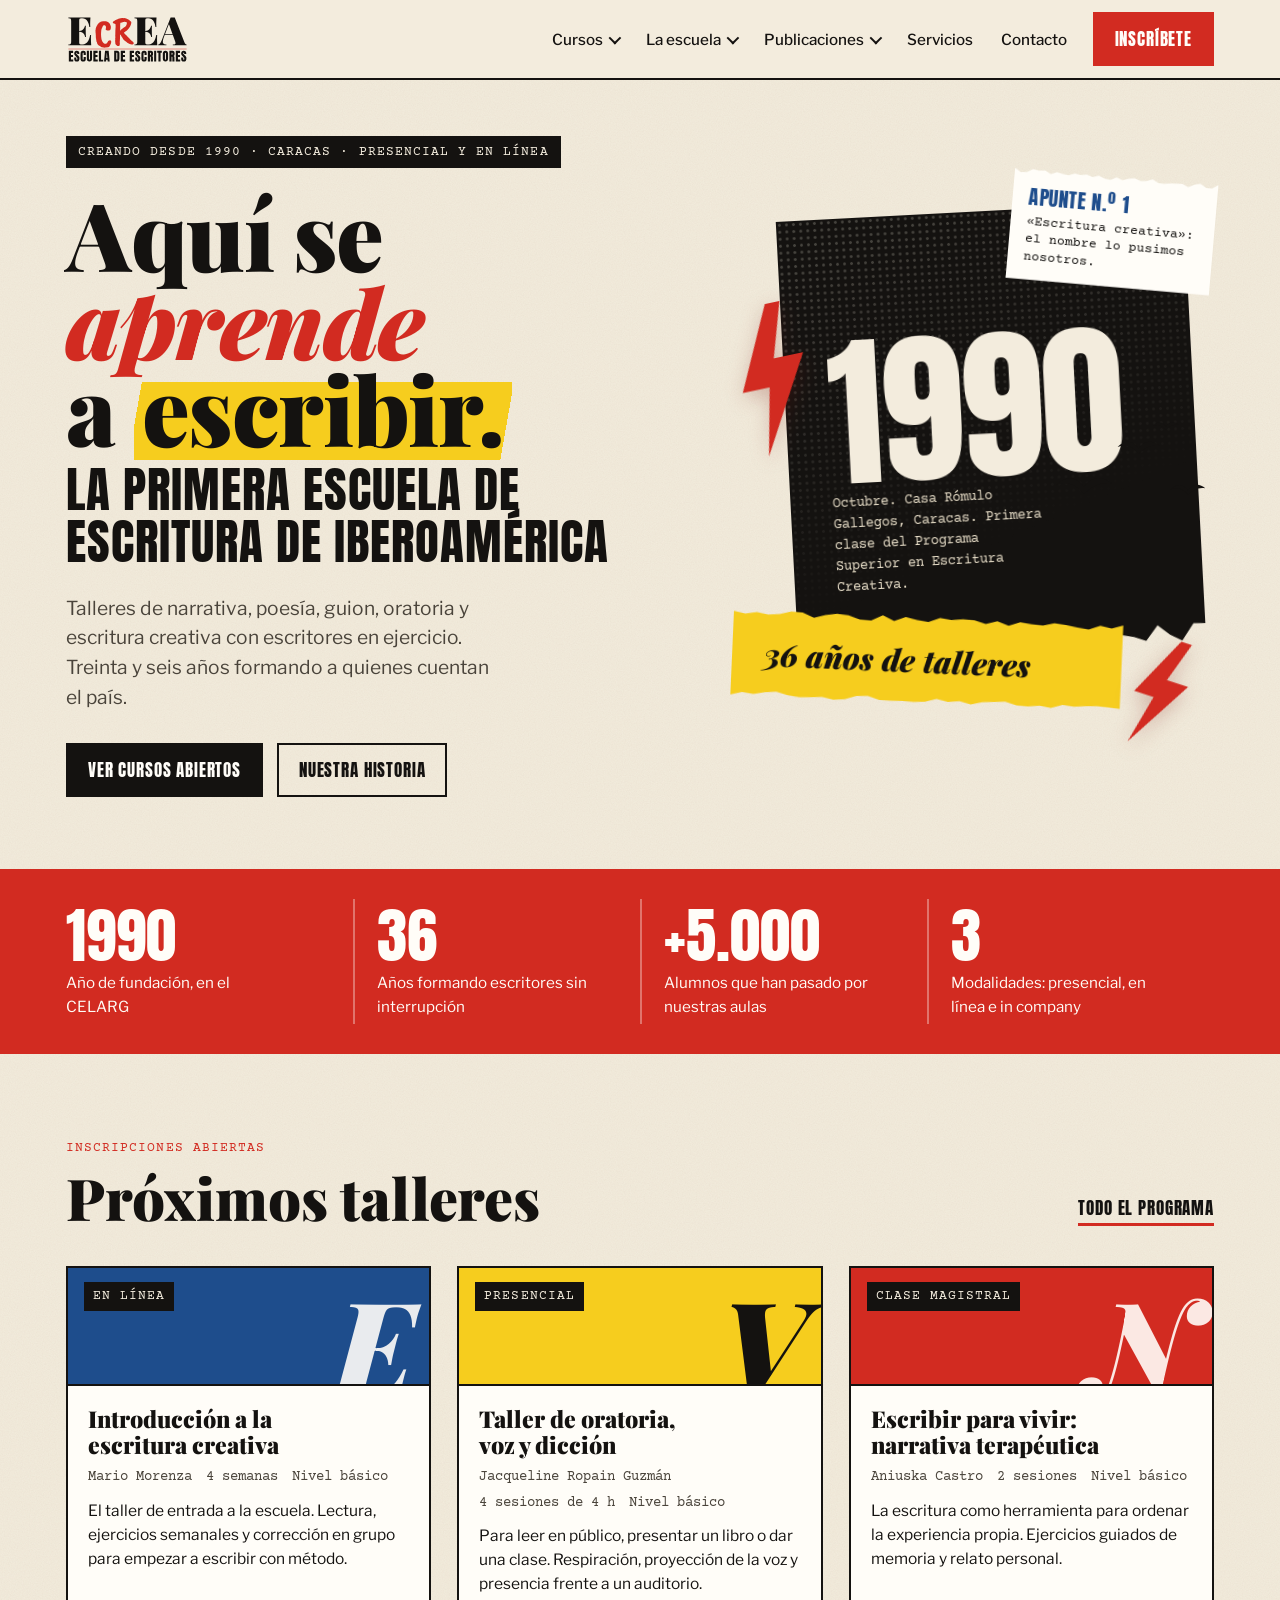
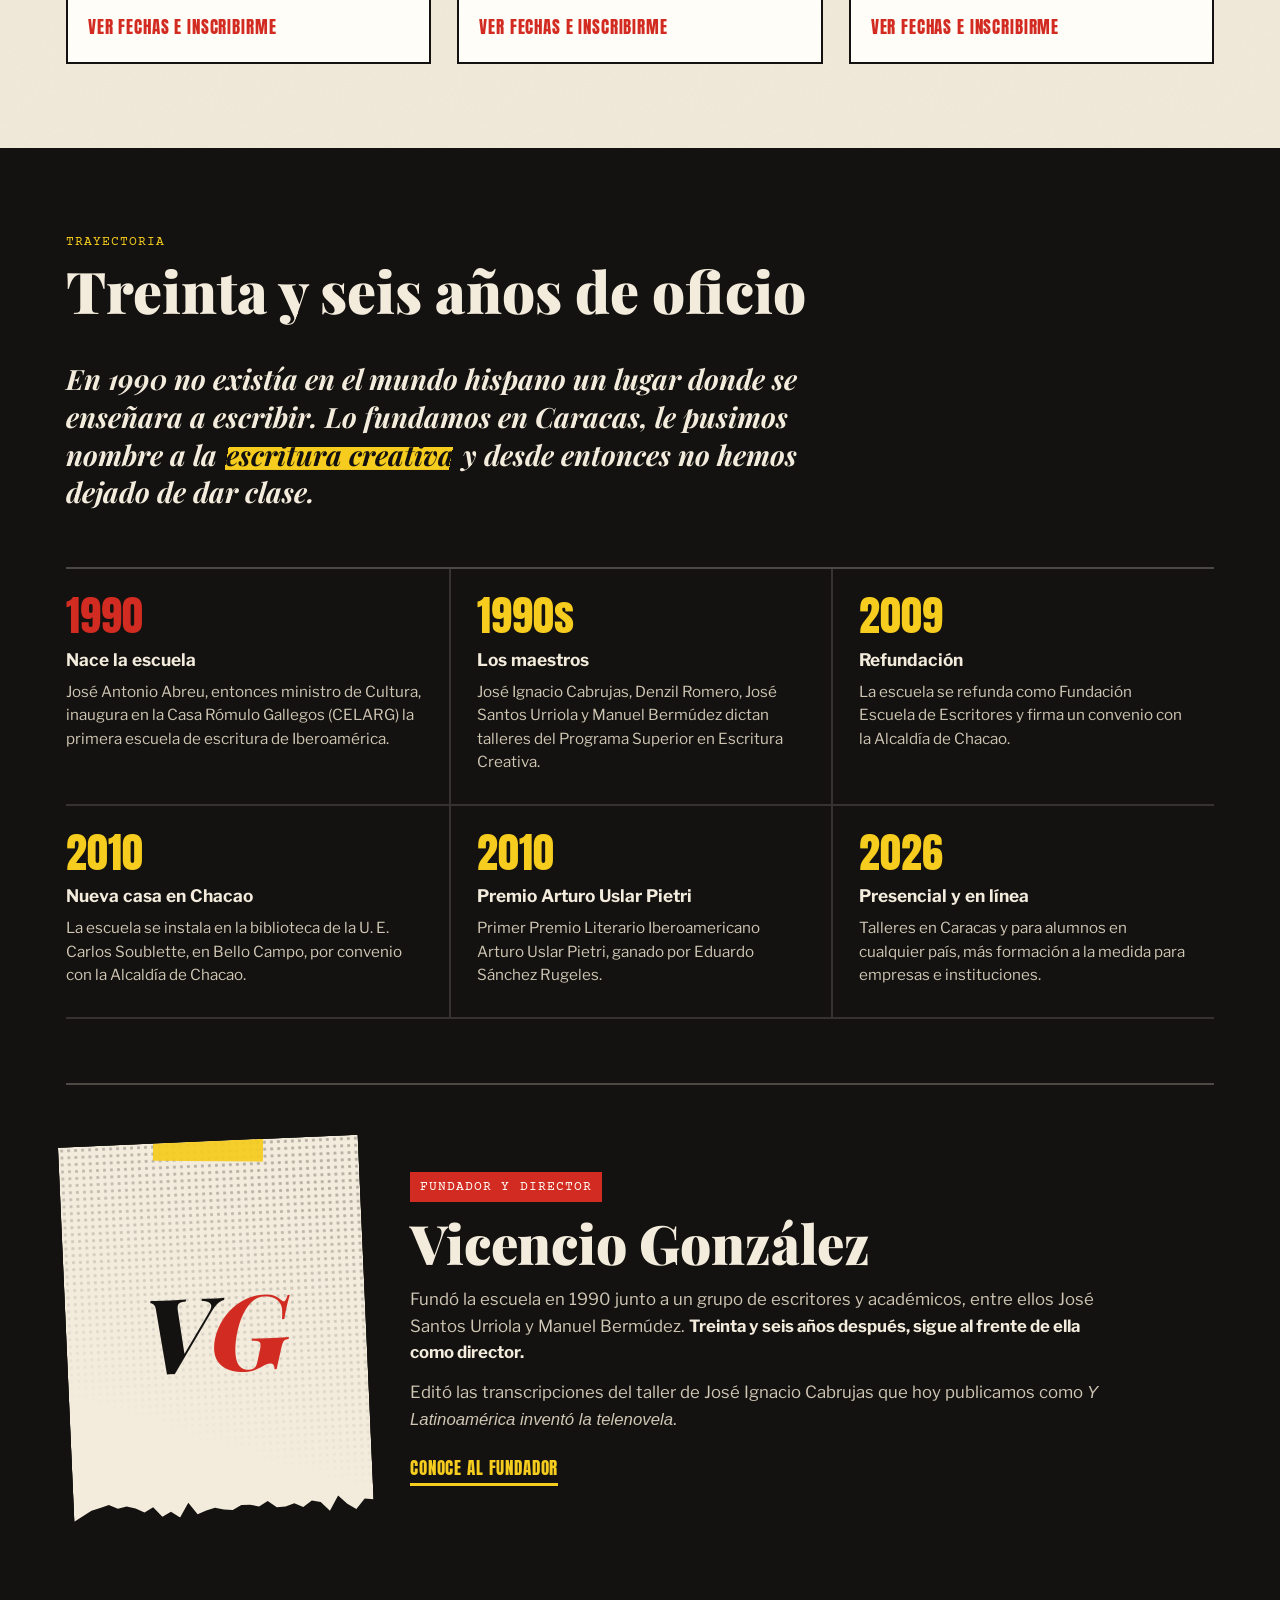
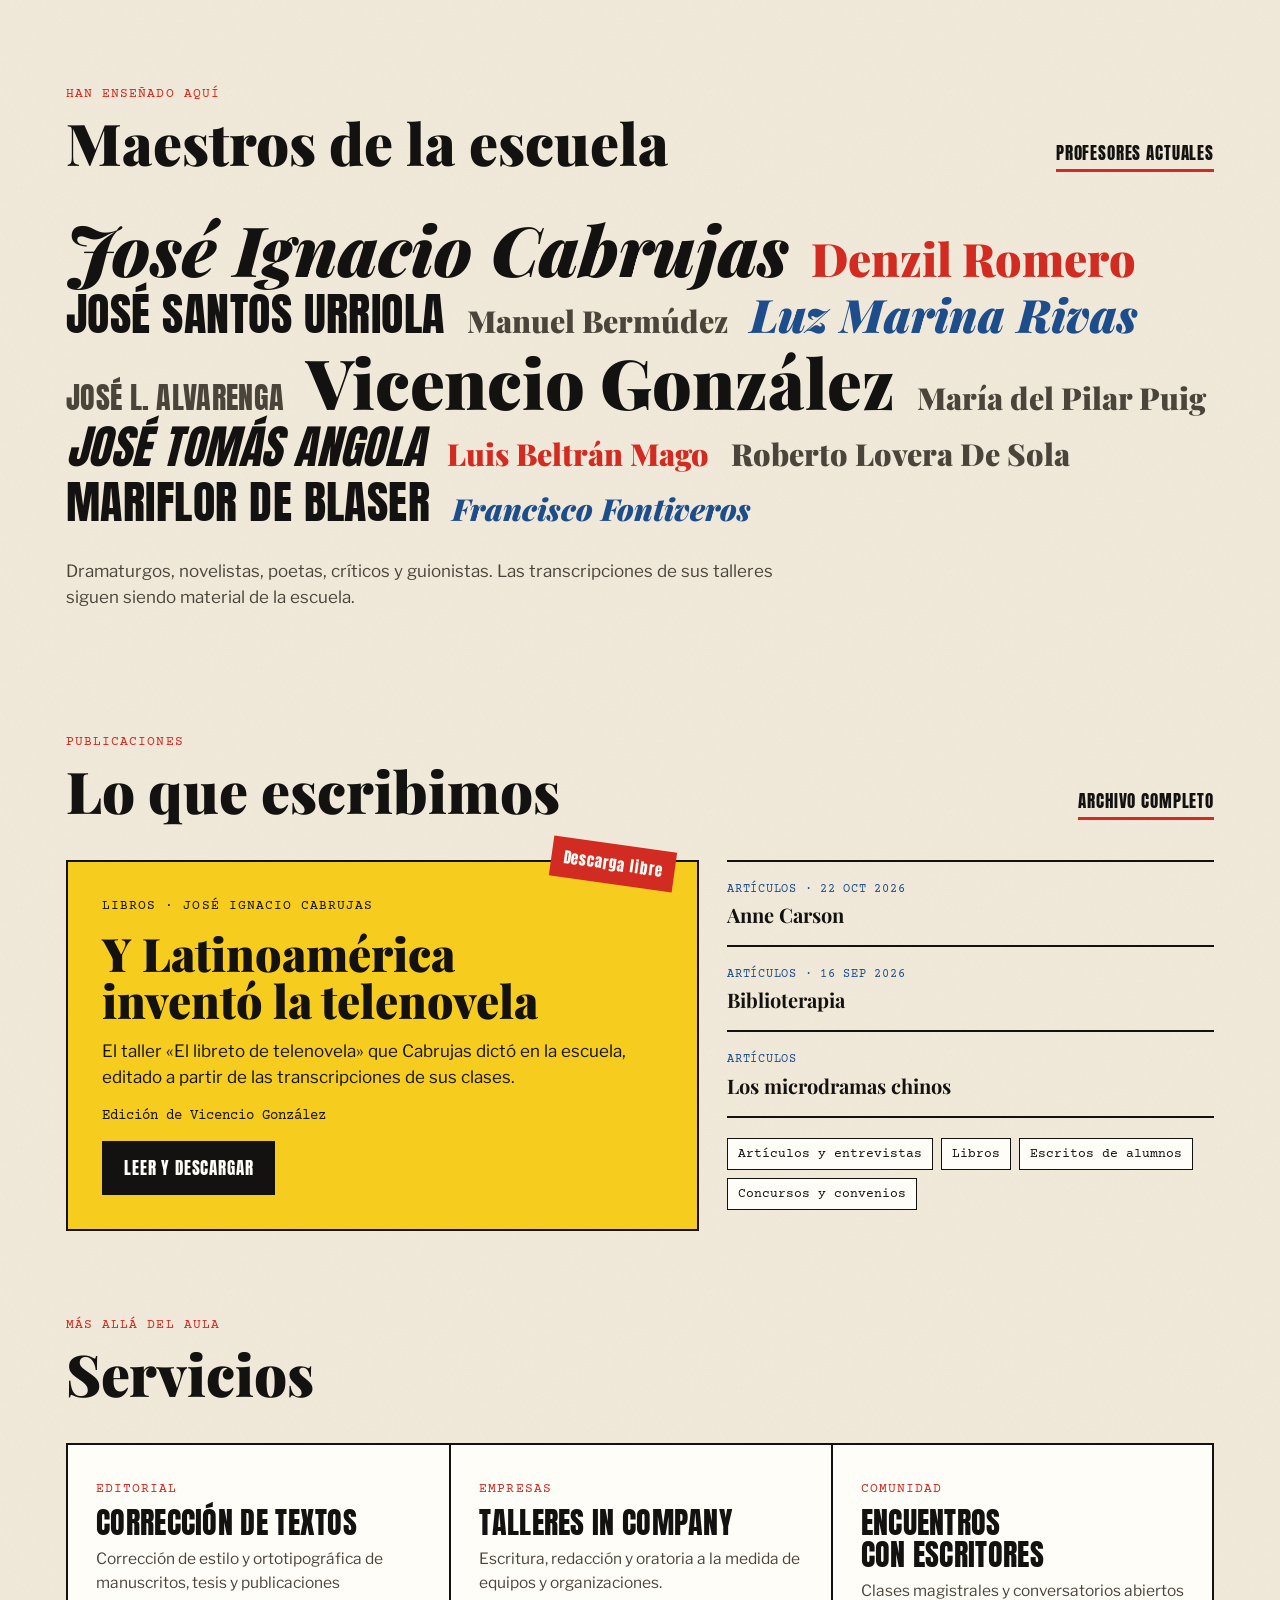
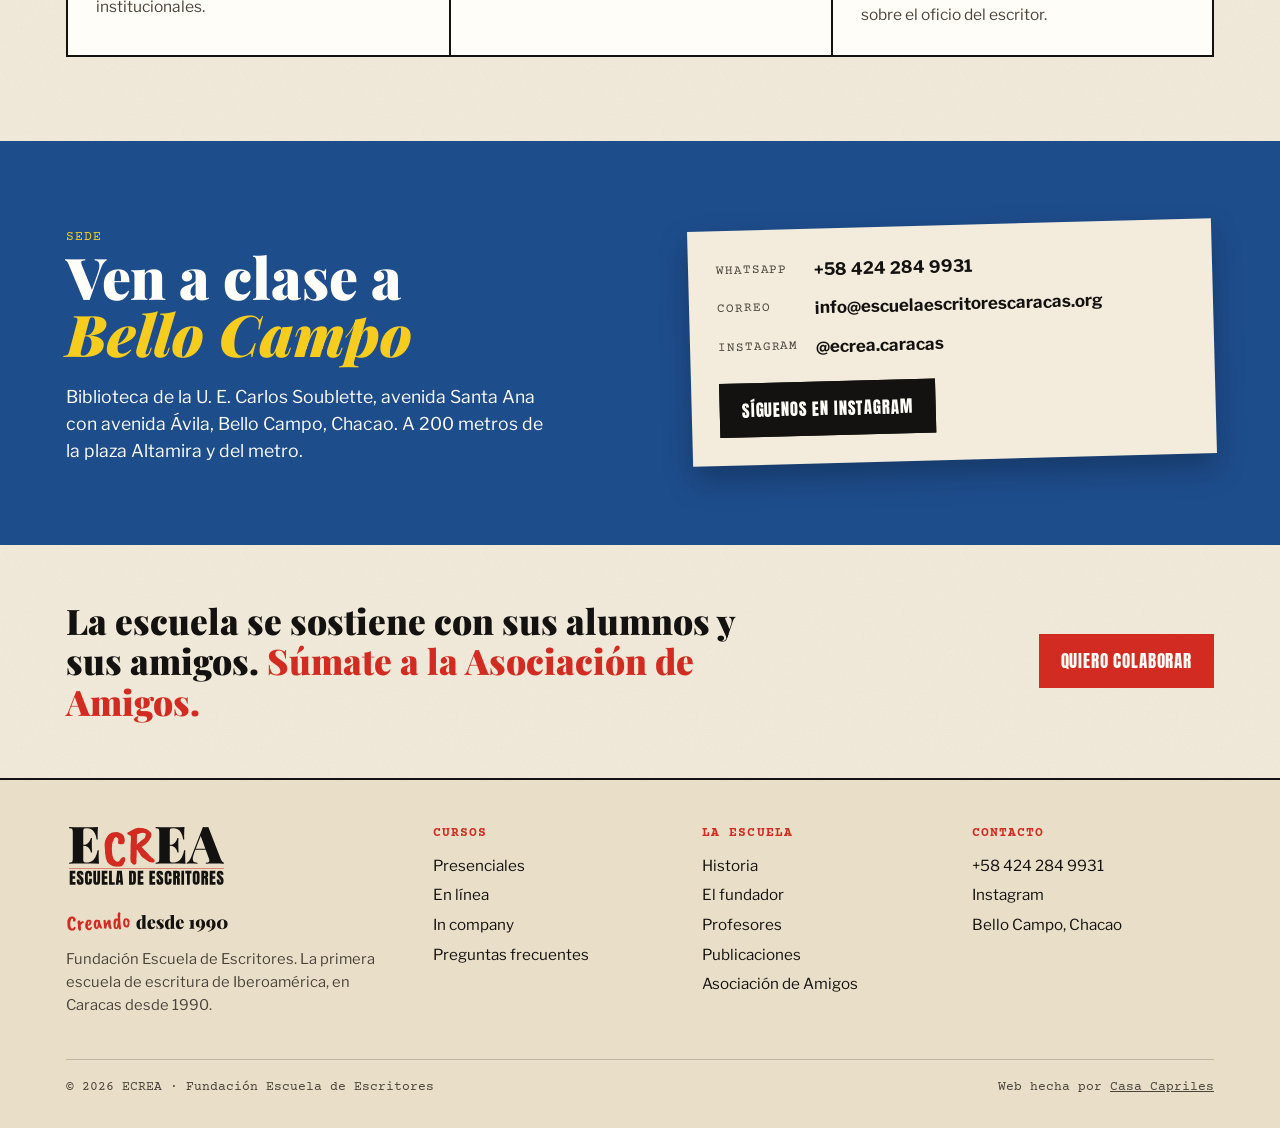
==== commit 16552b97: "Menú con desplegables y menú móvil; categorías de publicaciones reagrupadas Co-Authored-By: Claude O" ====
--- a/index.html
+++ b/index.html
@@ -31,13 +31,16 @@
     <a class="logo" href="#inicio" aria-label="ECREA · Escuela de Escritores, inicio">
       <img src="assets/ecrea-logo-principal.svg" alt="ECREA · Escuela de Escritores" width="124" height="49">
     </a>
-    <nav class="main" aria-label="Principal">
-      <a href="#cursos">Cursos</a>
-      <a href="la-escuela/">La escuela</a>
-      <a href="#maestros">Profesores</a>
-      <a href="#publicaciones">Publicaciones</a>
-      <a href="#servicios">Servicios</a>
-      <a href="#contacto">Contacto</a>
+    <button class="burger" type="button" aria-expanded="false" aria-controls="menu"><i aria-hidden="true"></i><span>Menú</span></button>
+    <nav class="main" id="menu" aria-label="Principal">
+      <div class="item"><button class="top-link" type="button" aria-expanded="false" aria-controls="dd-cursos">Cursos<span class="chev" aria-hidden="true"></span></button>
+        <div class="drop" id="dd-cursos"><a href="#cursos"><b>Presenciales</b><small>En Bello Campo, Chacao</small></a><a href="#cursos"><b>En línea</b><small>Desde cualquier país</small></a><a href="#servicios"><b>Para empresas</b><small>Talleres in company a la medida</small></a><a href="#cursos"><b>Preguntas frecuentes</b><small>Inscripción, pagos y certificados</small></a><a class="all" href="#cursos">Ver todos los cursos</a></div></div>
+      <div class="item"><button class="top-link" type="button" aria-expanded="false" aria-controls="dd-escuela">La escuela<span class="chev" aria-hidden="true"></span></button>
+        <div class="drop" id="dd-escuela"><a href="la-escuela/"><b>Historia</b><small>Desde 1990, la primera de Iberoamérica</small></a><a href="la-escuela/#fundador"><b>El fundador</b><small>Vicencio González</small></a><a href="#maestros"><b>Profesores</b><small>Quienes enseñan hoy y quienes enseñaron</small></a><a href="#apoyo"><b>Asociación de Amigos</b><small>Apoya a la escuela</small></a><a class="all" href="la-escuela/">Conoce la escuela</a></div></div>
+      <div class="item"><button class="top-link" type="button" aria-expanded="false" aria-controls="dd-pubs">Publicaciones<span class="chev" aria-hidden="true"></span></button>
+        <div class="drop" id="dd-pubs"><a href="#publicaciones"><b>Artículos y entrevistas</b><small>Ensayos, crónicas y conversaciones</small></a><a href="#publicaciones"><b>Libros</b><small>Ediciones de la escuela</small></a><a href="#publicaciones"><b>Escritos de alumnos</b><small>Mejores escritos e historietas</small></a><a href="#publicaciones"><b>Concursos y convenios</b></a><a class="all" href="#publicaciones">Todas las publicaciones</a></div></div>
+      <div class="item"><a class="top-link" href="#servicios">Servicios</a></div>
+      <div class="item"><a class="top-link" href="#contacto">Contacto</a></div>
       <a class="btn red" href="#cursos">Inscríbete</a>
     </nav>
   </div>
@@ -204,11 +207,10 @@
             <a href="#publicaciones"><span class="cat">Artículos</span><h4>Los microdramas chinos</h4></a>
           </div>
           <div class="cats">
-            <a href="#publicaciones">Mejores escritos</a>
-            <a href="#publicaciones">Entrevistas</a>
-            <a href="#publicaciones">Historietas ilustradas</a>
-            <a href="#publicaciones">Concursos</a>
+            <a href="#publicaciones">Artículos y entrevistas</a>
             <a href="#publicaciones">Libros</a>
+            <a href="#publicaciones">Escritos de alumnos</a>
+            <a href="#publicaciones">Concursos y convenios</a>
           </div>
         </div>
       </div>
@@ -244,7 +246,7 @@
     </div>
   </section>
 
-  <section class="support">
+  <section class="support" id="apoyo">
     <div class="wrap">
       <p>La escuela se sostiene con sus alumnos y sus amigos. <span style="color:var(--red)">Súmate a la Asociación de Amigos.</span></p>
       <a class="btn red" href="#inicio">Quiero colaborar</a>
@@ -260,7 +262,7 @@
       <p style="font-size:.92rem;max-width:34ch;color:var(--ink-soft)">Fundación Escuela de Escritores. La primera escuela de escritura de Iberoamérica, en Caracas desde 1990.</p>
     </div>
     <div><h5>Cursos</h5><ul><li><a href="#cursos">Presenciales</a></li><li><a href="#cursos">En línea</a></li><li><a href="#servicios">In company</a></li><li><a href="#cursos">Preguntas frecuentes</a></li></ul></div>
-    <div><h5>La escuela</h5><ul><li><a href="la-escuela/">Historia</a></li><li><a href="la-escuela/#fundador">El fundador</a></li><li><a href="#maestros">Profesores</a></li><li><a href="#publicaciones">Publicaciones</a></li><li><a href="#inicio">Asociación de Amigos</a></li></ul></div>
+    <div><h5>La escuela</h5><ul><li><a href="la-escuela/">Historia</a></li><li><a href="la-escuela/#fundador">El fundador</a></li><li><a href="#maestros">Profesores</a></li><li><a href="#publicaciones">Publicaciones</a></li><li><a href="#apoyo">Asociación de Amigos</a></li></ul></div>
     <div><h5>Contacto</h5><ul><li>+58 424 284 9931</li><li><a href="https://www.instagram.com/ecrea.caracas/" target="_blank" rel="noopener">Instagram</a></li><li>Bello Campo, Chacao</li></ul></div>
     <div class="legal"><span>© 2026 ECREA · Fundación Escuela de Escritores</span><span>Web hecha por <a href="https://casacapriles.com" target="_blank" rel="noopener" style="text-decoration:underline">Casa Capriles</a></span></div>
   </div>
--- a/assets/estilo.css
+++ b/assets/estilo.css
@@ -32,14 +32,14 @@
 footer .logo img{height:64px}
 .lema{display:block;height:22px;width:auto;margin-top:16px}
 nav.main{display:flex;gap:22px;flex-wrap:wrap;align-items:center}
-nav.main a{text-decoration:none;font-weight:500;font-size:.95rem}
-nav.main a:hover{text-decoration:underline;text-decoration-color:var(--red);text-decoration-thickness:3px;text-underline-offset:5px}
+
+
 .btn{display:inline-flex;align-items:center;gap:8px;font-family:var(--f-cond);font-size:1.05rem;letter-spacing:.05em;text-transform:uppercase;text-decoration:none;padding:12px 20px;border:2px solid var(--ink);background:var(--ink);color:var(--white);transition:transform .15s ease, box-shadow .15s ease}
 .btn:hover{transform:translate(-2px,-2px);box-shadow:4px 4px 0 var(--red)}
 .btn.ghost{background:transparent;color:var(--ink)}
 .btn.red{background:var(--red);border-color:var(--red)}
 .menu-toggle{display:none}
-@media (max-width:900px){ nav.main a:not(.btn){display:none} }
+
 
 /* ---------- Hero ---------- */
 .hero{position:relative;overflow:hidden;padding-block:56px 72px}
@@ -236,3 +236,36 @@
 .quote{margin:40px 0;padding:26px 30px;background:var(--yellow);border:2px solid var(--ink);font-family:var(--f-display);font-style:italic;font-weight:700;font-size:1.35rem;line-height:1.35}
 .quote cite{display:block;margin-top:12px;font-family:var(--f-type);font-style:normal;font-weight:400;font-size:.85rem}
 .history.light{background:transparent;color:var(--ink)}
+
+/* ---------- Menú con desplegables ---------- */
+nav.main{gap:4px}
+nav.main > .item{position:relative}
+nav.main .top-link{display:inline-flex;align-items:center;gap:6px;padding:10px 12px;font:500 .95rem var(--f-body);color:var(--ink);background:none;border:0;cursor:pointer;text-decoration:none}
+nav.main .top-link .chev{width:9px;height:9px;border-right:2px solid currentColor;border-bottom:2px solid currentColor;transform:rotate(45deg) translateY(-2px);transition:transform .15s ease}
+nav.main .item.open .chev{transform:rotate(-135deg) translate(-1px,-1px)}
+nav.main .top-link:hover,nav.main .item.open > .top-link,nav.main .top-link[aria-current]{text-decoration:underline;text-decoration-color:var(--red);text-decoration-thickness:3px;text-underline-offset:6px}
+.drop{position:absolute;left:0;top:100%;min-width:250px;background:var(--white);border:2px solid var(--ink);box-shadow:6px 6px 0 var(--ink);padding:8px 0;display:none;z-index:30}
+nav.main .item.open > .drop{display:block}
+@media (hover:hover) and (min-width:981px){nav.main .item:hover > .drop{display:block}}
+.drop a{display:block;padding:9px 18px;text-decoration:none;line-height:1.25}
+.drop a b{display:block;font-weight:500;font-size:.97rem}
+.drop a small{display:block;font-size:.8rem;color:var(--ink-soft);margin-top:2px}
+.drop a:hover,.drop a:focus-visible{background:var(--yellow)}
+.drop .all{border-top:1.5px solid var(--ink);margin-top:6px;padding-top:11px;font-family:var(--f-cond);text-transform:uppercase;letter-spacing:.05em;font-size:.95rem;color:var(--red)}
+nav.main .btn{margin-left:10px}
+.burger{display:none;align-items:center;gap:10px;background:none;border:2px solid var(--ink);padding:9px 12px;font:400 1rem var(--f-cond);letter-spacing:.06em;text-transform:uppercase;cursor:pointer;color:var(--ink)}
+.burger i{position:relative;display:block;width:18px;height:2px;background:currentColor}
+.burger i::before,.burger i::after{content:"";position:absolute;left:0;width:18px;height:2px;background:currentColor}
+.burger i::before{top:-6px}.burger i::after{top:6px}
+@media (max-width:980px){
+  .burger{display:inline-flex}
+  nav.main{display:none;position:fixed;inset:var(--hdr,74px) 0 0 0;background:var(--paper);flex-direction:column;align-items:stretch;gap:0;overflow-y:auto;padding:10px max(16px,env(safe-area-inset-right,0px)) calc(24px + env(safe-area-inset-bottom,0px)) max(16px,env(safe-area-inset-left,0px));border-top:2px solid var(--ink)}
+  body.menu-open nav.main{display:flex}
+  body.menu-open{overflow:hidden}
+  nav.main > .item{border-bottom:2px solid var(--ink)}
+  nav.main .top-link{width:100%;justify-content:space-between;padding:16px 0;font:400 1.6rem var(--f-cond);text-transform:uppercase;letter-spacing:.02em}
+  nav.main .top-link:hover,nav.main .item.open > .top-link{text-decoration:none;color:var(--red)}
+  .drop{position:static;border:0;box-shadow:none;background:transparent;padding:0 0 14px;min-width:0}
+  .drop a{padding:9px 0}
+  nav.main .btn{margin:22px 0 0;justify-content:center}
+}
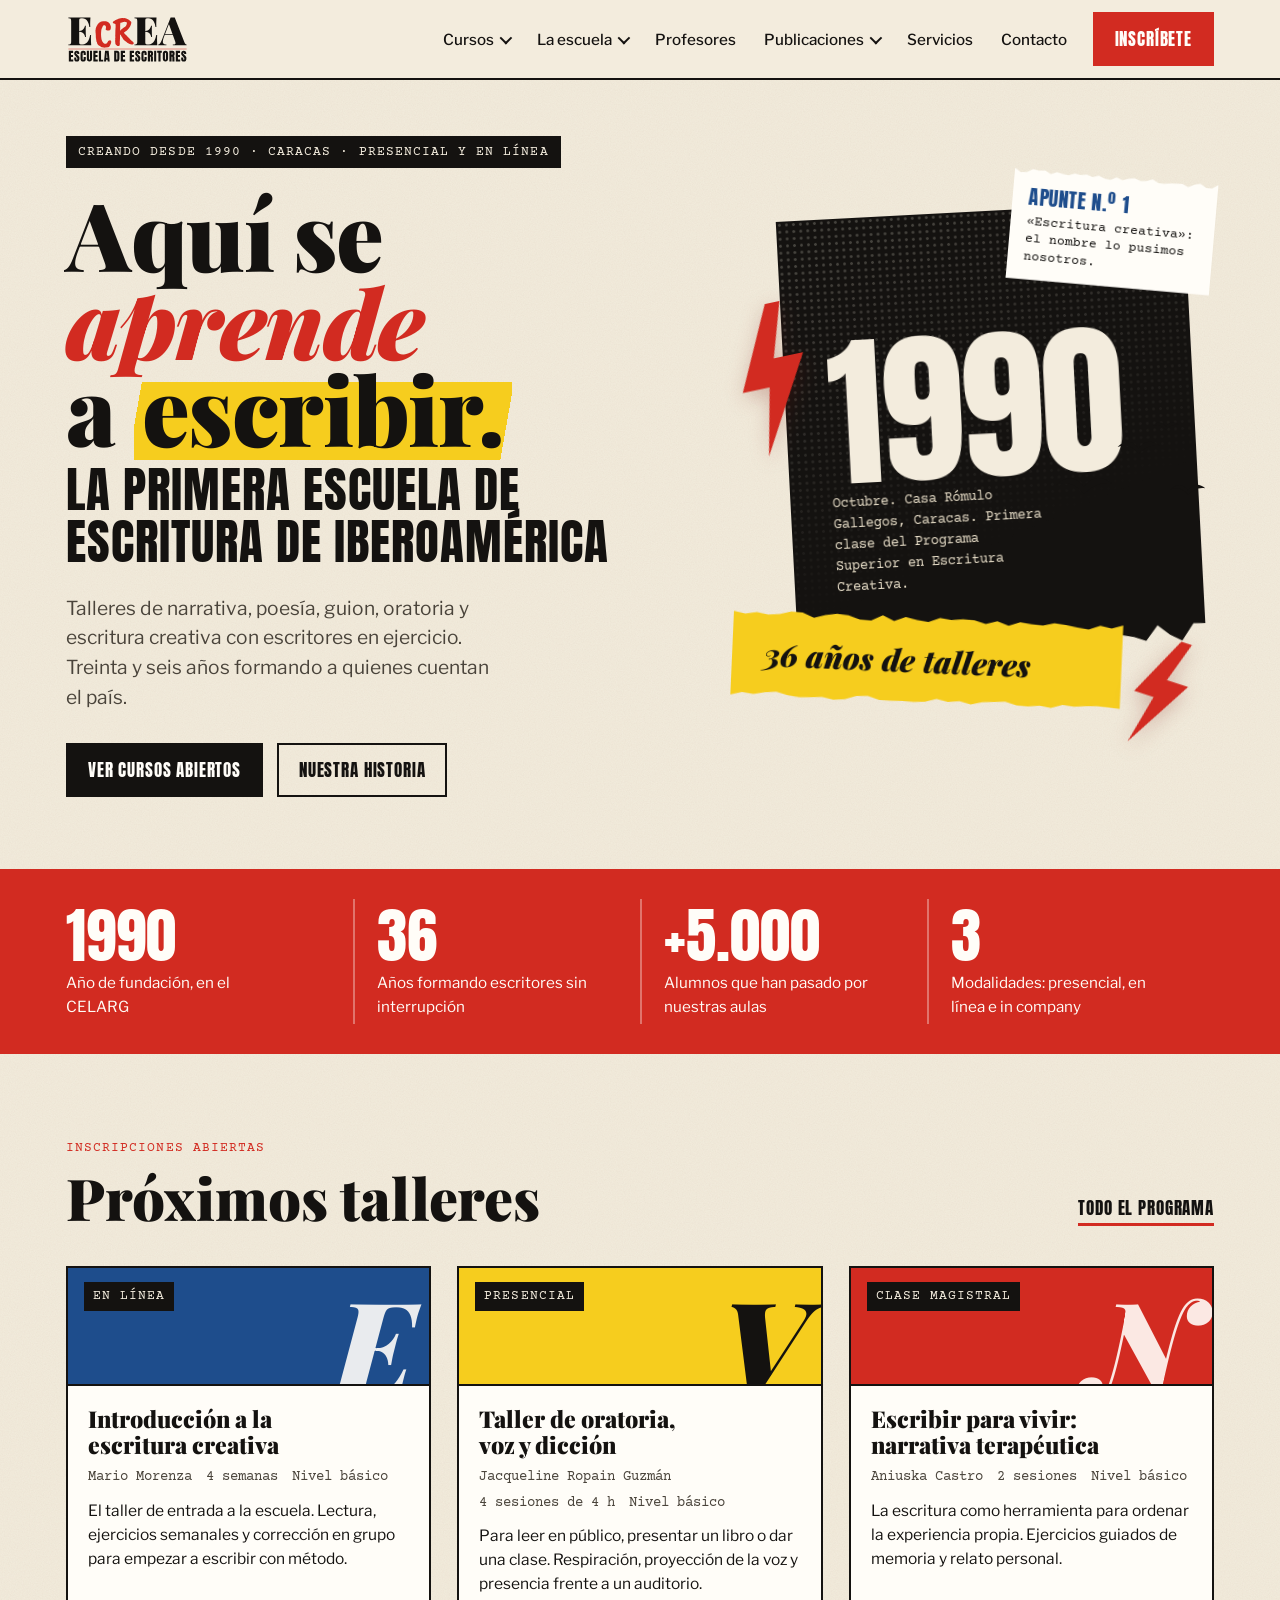
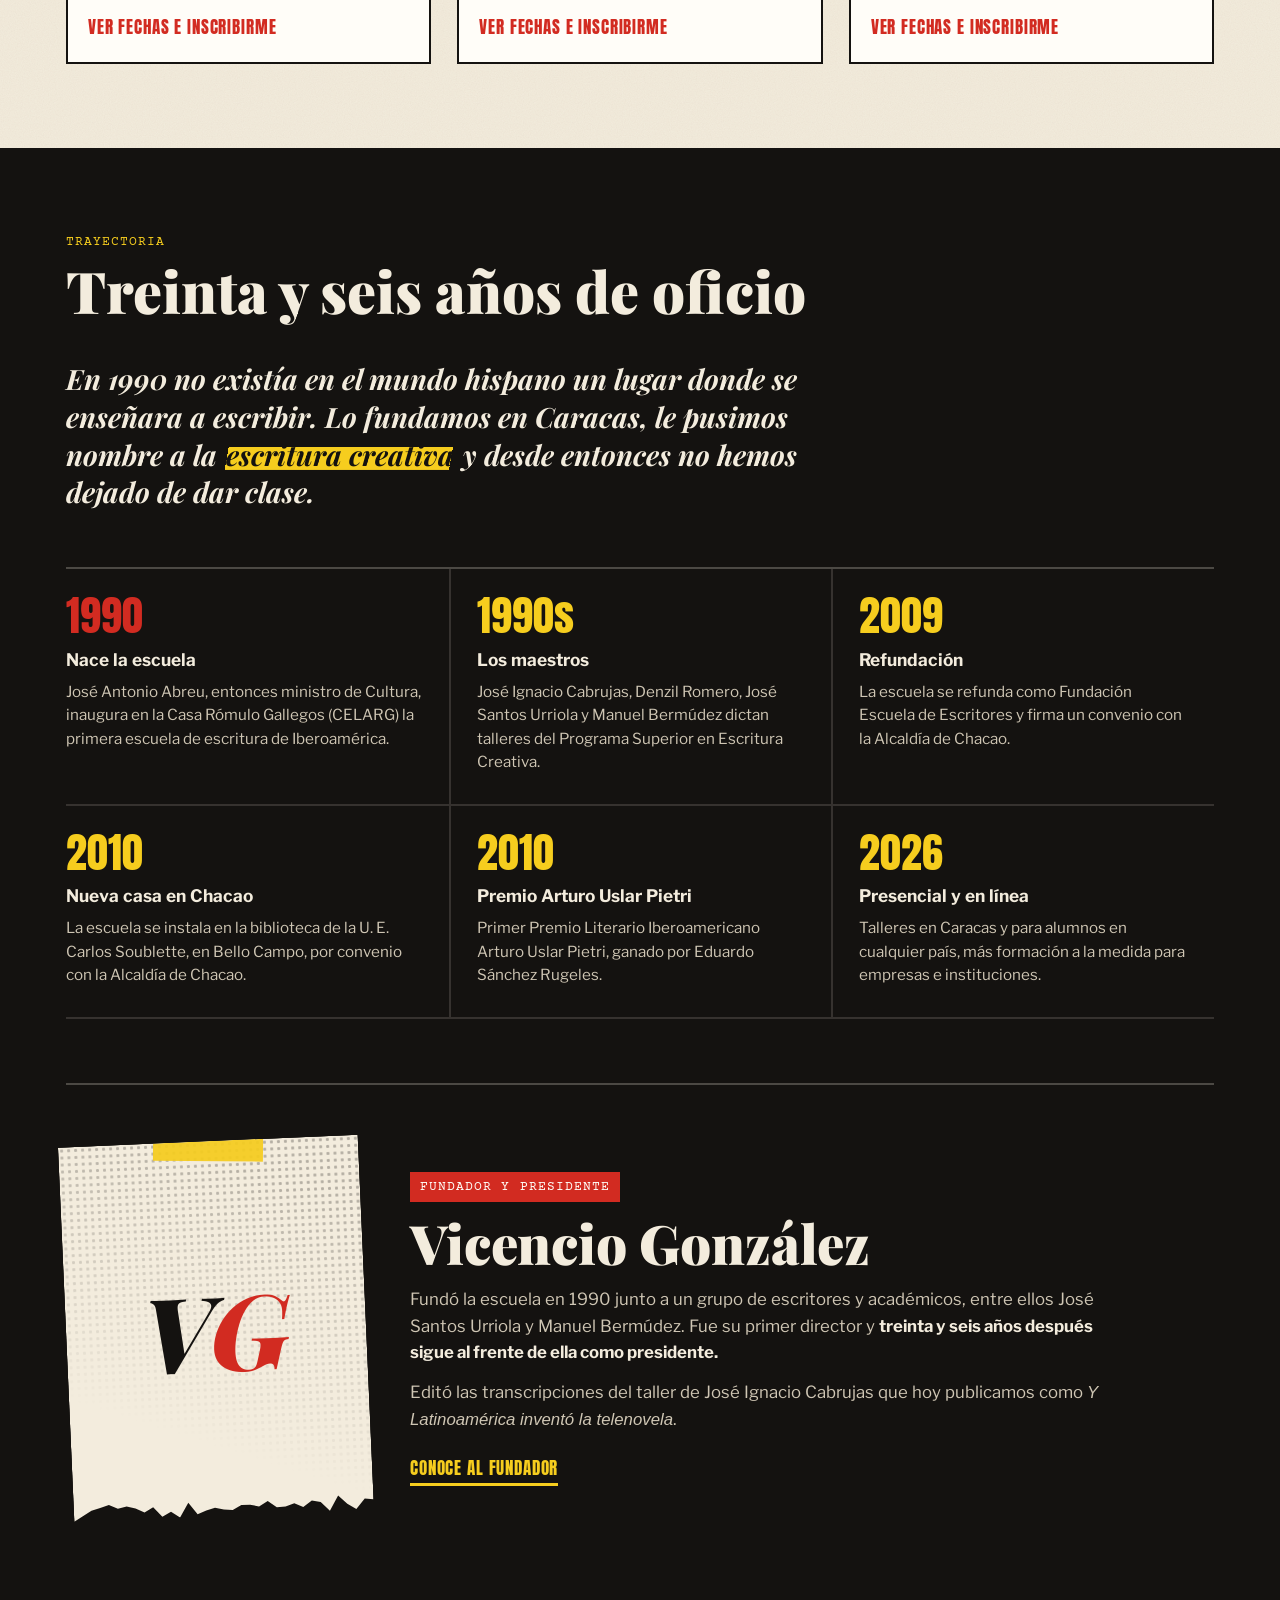
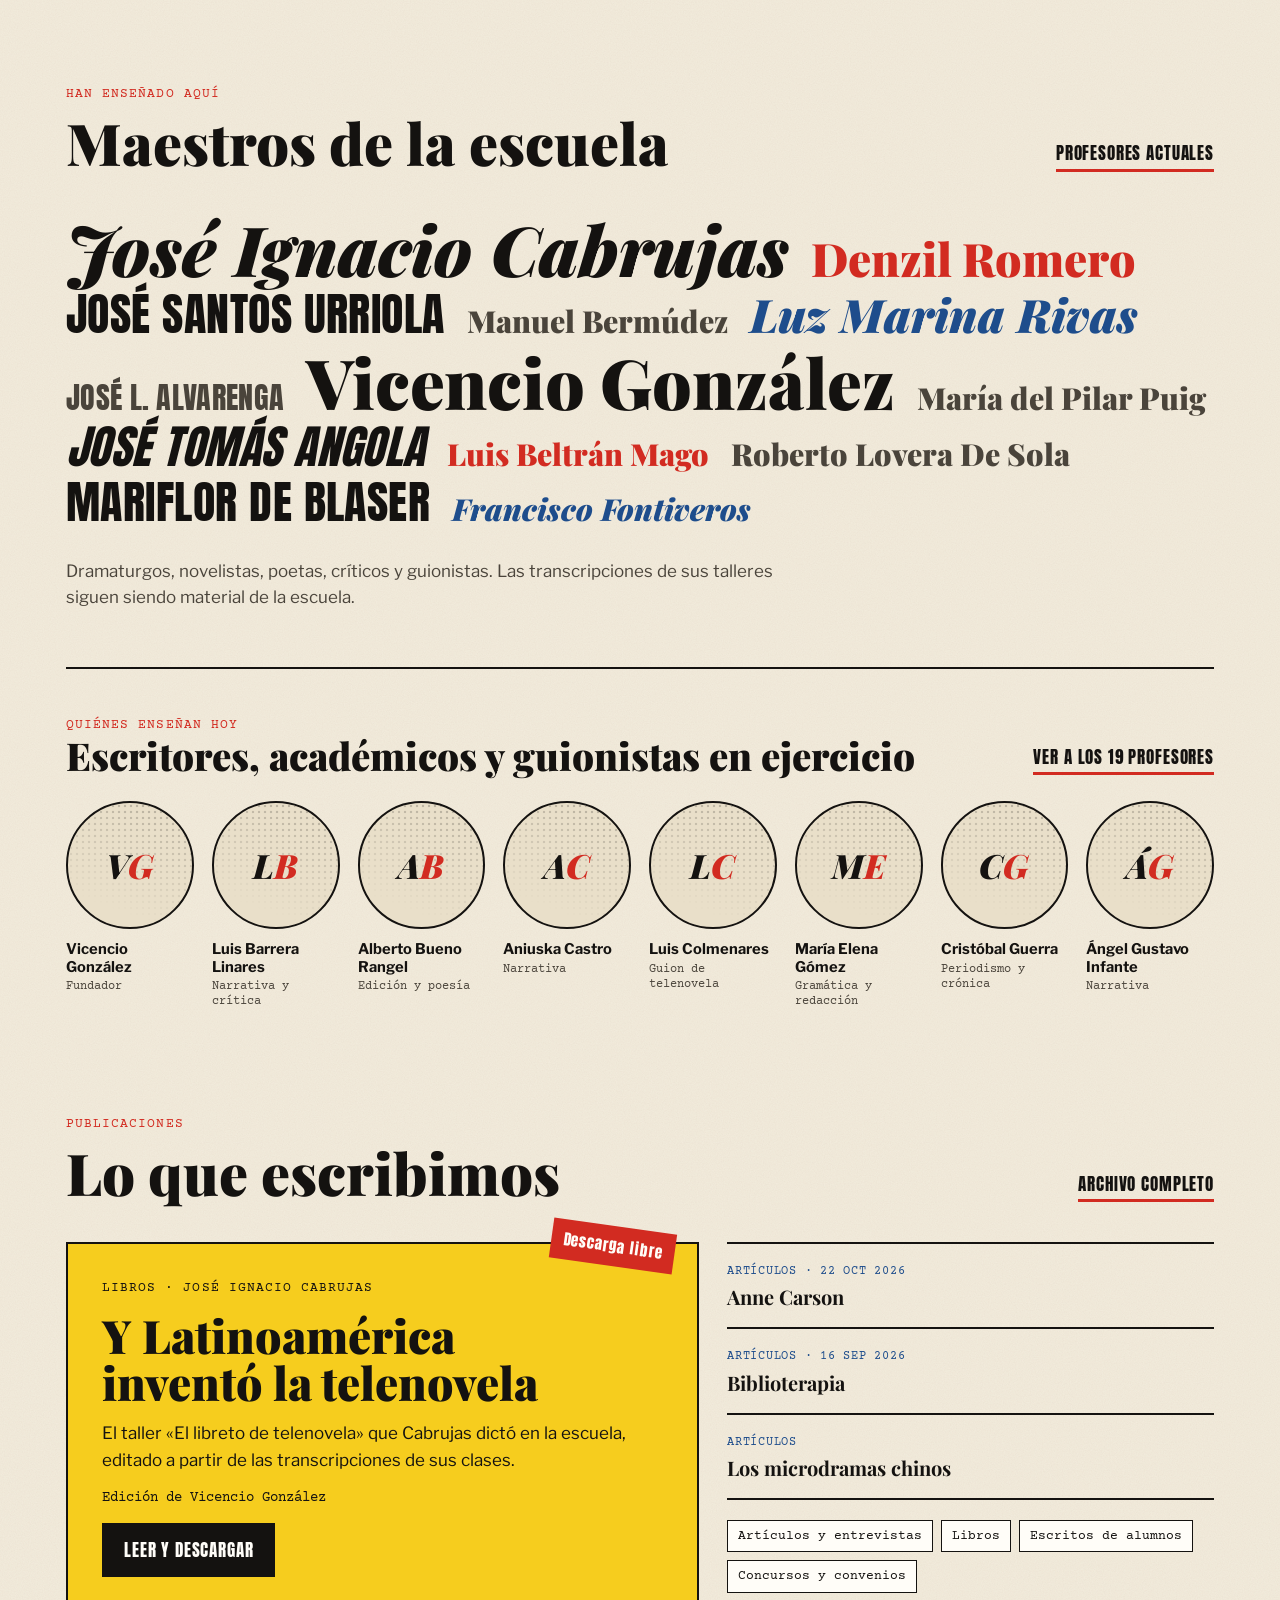
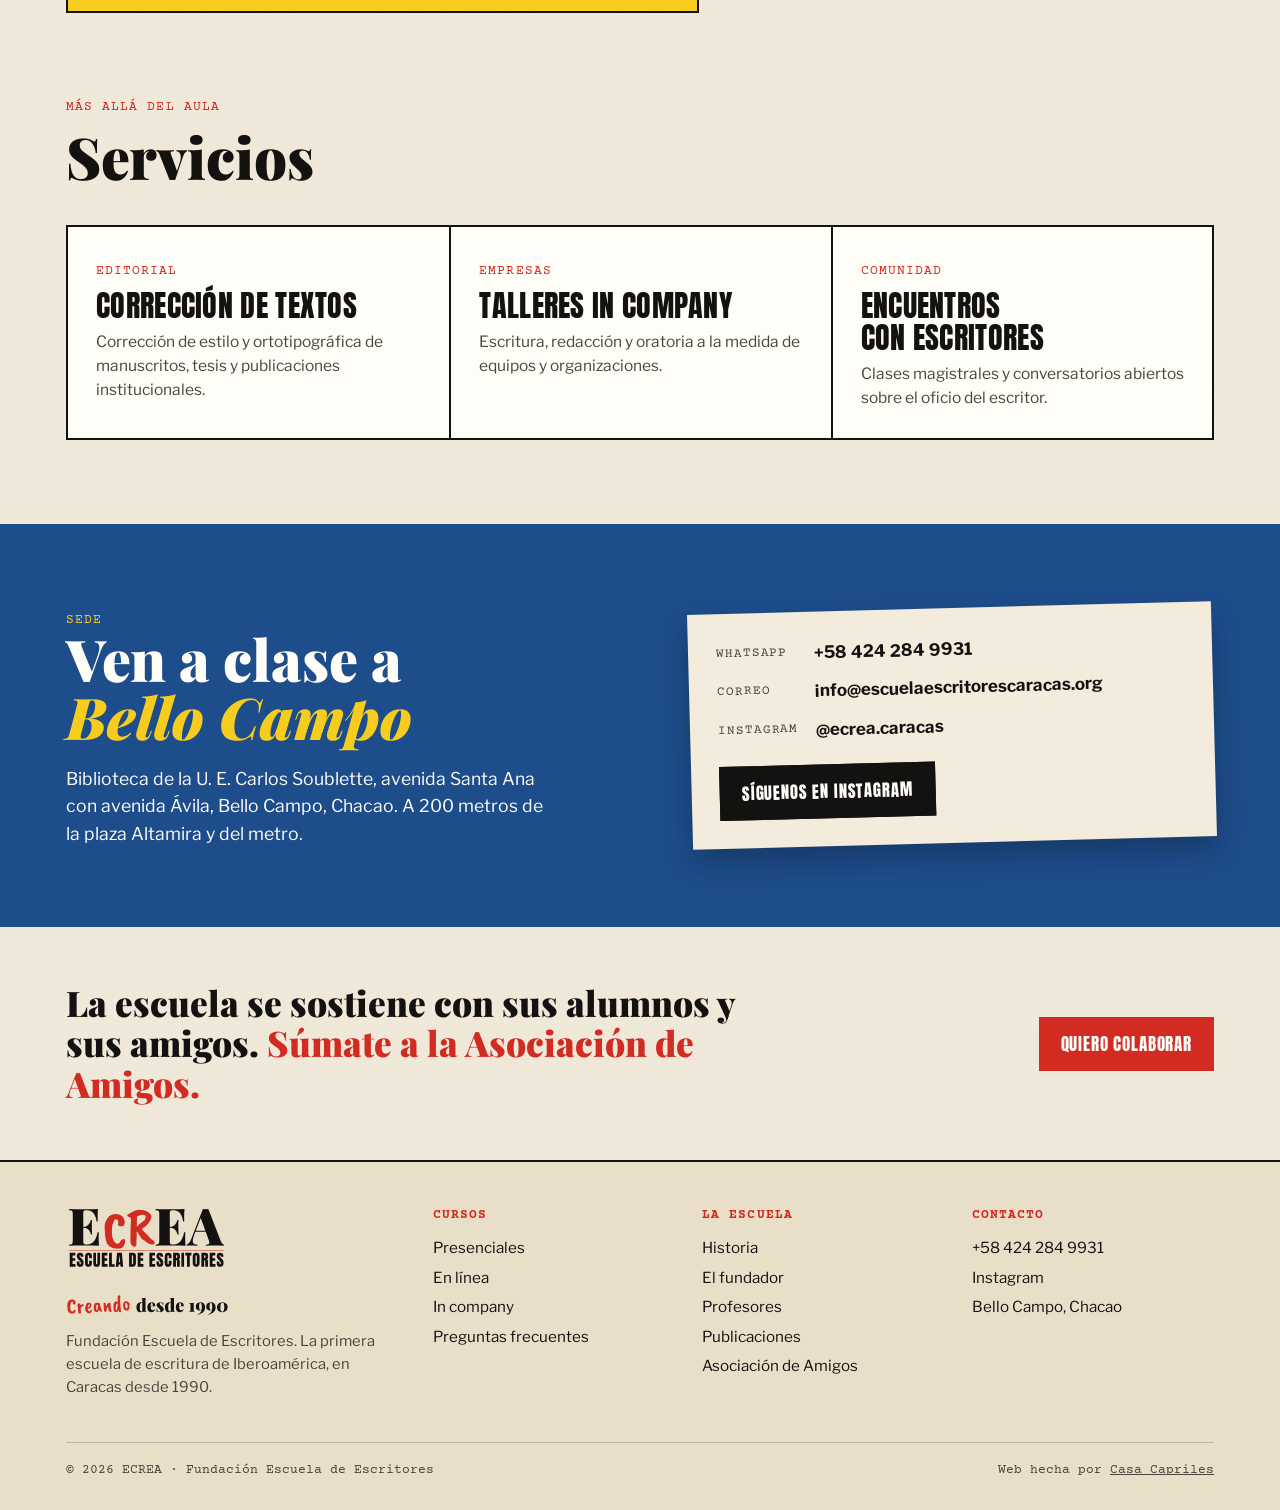
==== commit 59fa1c4b: "Página de profesores con 19 fichas y franja de profesores en la portada Co-Authored-By: Claude Opus " ====
--- a/index.html
+++ b/index.html
@@ -36,7 +36,8 @@
       <div class="item"><button class="top-link" type="button" aria-expanded="false" aria-controls="dd-cursos">Cursos<span class="chev" aria-hidden="true"></span></button>
         <div class="drop" id="dd-cursos"><a href="#cursos"><b>Presenciales</b><small>En Bello Campo, Chacao</small></a><a href="#cursos"><b>En línea</b><small>Desde cualquier país</small></a><a href="#servicios"><b>Para empresas</b><small>Talleres in company a la medida</small></a><a href="#cursos"><b>Preguntas frecuentes</b><small>Inscripción, pagos y certificados</small></a><a class="all" href="#cursos">Ver todos los cursos</a></div></div>
       <div class="item"><button class="top-link" type="button" aria-expanded="false" aria-controls="dd-escuela">La escuela<span class="chev" aria-hidden="true"></span></button>
-        <div class="drop" id="dd-escuela"><a href="la-escuela/"><b>Historia</b><small>Desde 1990, la primera de Iberoamérica</small></a><a href="la-escuela/#fundador"><b>El fundador</b><small>Vicencio González</small></a><a href="#maestros"><b>Profesores</b><small>Quienes enseñan hoy y quienes enseñaron</small></a><a href="#apoyo"><b>Asociación de Amigos</b><small>Apoya a la escuela</small></a><a class="all" href="la-escuela/">Conoce la escuela</a></div></div>
+        <div class="drop" id="dd-escuela"><a href="la-escuela/"><b>Historia</b><small>Desde 1990, la primera de Iberoamérica</small></a><a href="la-escuela/#fundador"><b>El fundador</b><small>Vicencio González</small></a><a href="#apoyo"><b>Asociación de Amigos</b><small>Apoya a la escuela</small></a><a class="all" href="la-escuela/">Conoce la escuela</a></div></div>
+      <div class="item"><a class="top-link" href="profesores/">Profesores</a></div>
       <div class="item"><button class="top-link" type="button" aria-expanded="false" aria-controls="dd-pubs">Publicaciones<span class="chev" aria-hidden="true"></span></button>
         <div class="drop" id="dd-pubs"><a href="#publicaciones"><b>Artículos y entrevistas</b><small>Ensayos, crónicas y conversaciones</small></a><a href="#publicaciones"><b>Libros</b><small>Ediciones de la escuela</small></a><a href="#publicaciones"><b>Escritos de alumnos</b><small>Mejores escritos e historietas</small></a><a href="#publicaciones"><b>Concursos y convenios</b></a><a class="all" href="#publicaciones">Todas las publicaciones</a></div></div>
       <div class="item"><a class="top-link" href="#servicios">Servicios</a></div>
@@ -150,9 +151,9 @@
           <span class="ini" aria-hidden="true">V<b>G</b></span>
         </div>
         <div>
-          <span class="role label">Fundador y director</span>
+          <span class="role label">Fundador y presidente</span>
           <h3>Vicencio González</h3>
-          <p>Fundó la escuela en 1990 junto a un grupo de escritores y académicos, entre ellos José Santos Urriola y Manuel Bermúdez. <strong>Treinta y seis años después, sigue al frente de ella como director.</strong></p>
+          <p>Fundó la escuela en 1990 junto a un grupo de escritores y académicos, entre ellos José Santos Urriola y Manuel Bermúdez. Fue su primer director y <strong>treinta y seis años después sigue al frente de ella como presidente.</strong></p>
           <p>Editó las transcripciones del taller de José Ignacio Cabrujas que hoy publicamos como <em>Y Latinoamérica inventó la telenovela</em>.</p>
           <a class="go" href="la-escuela/#fundador">Conoce al fundador</a>
         </div>
@@ -164,7 +165,7 @@
     <div class="wrap">
       <div class="sec-head">
         <div><span class="label">Han enseñado aquí</span><h2>Maestros de la escuela</h2></div>
-        <a class="more" href="#maestros">Profesores actuales</a>
+        <a class="more" href="profesores/">Profesores actuales</a>
       </div>
       <div class="names">
         <span class="s1">José Ignacio Cabrujas</span>
@@ -182,6 +183,25 @@
         <span class="s3 bl">Francisco Fontiveros</span>
       </div>
       <p class="foot">Dramaturgos, novelistas, poetas, críticos y guionistas. Las transcripciones de sus talleres siguen siendo material de la escuela.</p>
+
+      <div class="faculty">
+        <div class="head">
+          <div><span class="label" style="color:var(--red)">Quiénes enseñan hoy</span><h3>Escritores, académicos y guionistas en ejercicio</h3></div>
+          <a class="more" href="profesores/">Ver a los 19 profesores</a>
+        </div>
+        <div class="faces">
+          <!-- FACES -->
+          <a class="face" href="profesores/#vicencio-gonzalez"><span class="pic"><span class="ini" aria-hidden="true">V<b>G</b></span></span><b>Vicencio González</b><small>Fundador</small></a>
+          <a class="face" href="profesores/#luis-barrera-linares"><span class="pic"><span class="ini" aria-hidden="true">L<b>B</b></span></span><b>Luis Barrera Linares</b><small>Narrativa y crítica</small></a>
+          <a class="face" href="profesores/#alberto-bueno-rangel"><span class="pic"><span class="ini" aria-hidden="true">A<b>B</b></span></span><b>Alberto Bueno Rangel</b><small>Edición y poesía</small></a>
+          <a class="face" href="profesores/#aniuska-castro"><span class="pic"><span class="ini" aria-hidden="true">A<b>C</b></span></span><b>Aniuska Castro</b><small>Narrativa</small></a>
+          <a class="face" href="profesores/#luis-colmenares"><span class="pic"><span class="ini" aria-hidden="true">L<b>C</b></span></span><b>Luis Colmenares</b><small>Guion de telenovela</small></a>
+          <a class="face" href="profesores/#maria-elena-gomez"><span class="pic"><span class="ini" aria-hidden="true">M<b>E</b></span></span><b>María Elena Gómez</b><small>Gramática y redacción</small></a>
+          <a class="face" href="profesores/#cristobal-guerra"><span class="pic"><span class="ini" aria-hidden="true">C<b>G</b></span></span><b>Cristóbal Guerra</b><small>Periodismo y crónica</small></a>
+          <a class="face" href="profesores/#angel-gustavo-infante"><span class="pic"><span class="ini" aria-hidden="true">Á<b>G</b></span></span><b>Ángel Gustavo Infante</b><small>Narrativa</small></a>
+          <!-- /FACES -->
+        </div>
+      </div>
     </div>
   </section>
 
@@ -262,7 +282,7 @@
       <p style="font-size:.92rem;max-width:34ch;color:var(--ink-soft)">Fundación Escuela de Escritores. La primera escuela de escritura de Iberoamérica, en Caracas desde 1990.</p>
     </div>
     <div><h5>Cursos</h5><ul><li><a href="#cursos">Presenciales</a></li><li><a href="#cursos">En línea</a></li><li><a href="#servicios">In company</a></li><li><a href="#cursos">Preguntas frecuentes</a></li></ul></div>
-    <div><h5>La escuela</h5><ul><li><a href="la-escuela/">Historia</a></li><li><a href="la-escuela/#fundador">El fundador</a></li><li><a href="#maestros">Profesores</a></li><li><a href="#publicaciones">Publicaciones</a></li><li><a href="#apoyo">Asociación de Amigos</a></li></ul></div>
+    <div><h5>La escuela</h5><ul><li><a href="la-escuela/">Historia</a></li><li><a href="la-escuela/#fundador">El fundador</a></li><li><a href="profesores/">Profesores</a></li><li><a href="#publicaciones">Publicaciones</a></li><li><a href="#apoyo">Asociación de Amigos</a></li></ul></div>
     <div><h5>Contacto</h5><ul><li>+58 424 284 9931</li><li><a href="https://www.instagram.com/ecrea.caracas/" target="_blank" rel="noopener">Instagram</a></li><li>Bello Campo, Chacao</li></ul></div>
     <div class="legal"><span>© 2026 ECREA · Fundación Escuela de Escritores</span><span>Web hecha por <a href="https://casacapriles.com" target="_blank" rel="noopener" style="text-decoration:underline">Casa Capriles</a></span></div>
   </div>
--- a/assets/estilo.css
+++ b/assets/estilo.css
@@ -269,3 +269,41 @@
   .drop a{padding:9px 0}
   nav.main .btn{margin:22px 0 0;justify-content:center}
 }
+
+/* ---------- Profesores ---------- */
+.pic{position:relative;display:flex;align-items:center;justify-content:center;overflow:hidden;background:var(--paper-2)}
+.pic::before{content:"";position:absolute;inset:0;background-image:radial-gradient(circle,rgba(20,18,16,.22) 1.2px,transparent 1.6px);background-size:6px 6px;-webkit-mask-image:linear-gradient(200deg,#000 10%,transparent 80%);mask-image:linear-gradient(200deg,#000 10%,transparent 80%)}
+.pic img{position:absolute;inset:0;width:100%;height:100%;object-fit:cover;filter:grayscale(1) contrast(1.08)}
+.pic .ini{position:relative;font-family:var(--f-display);font-weight:900;font-style:italic;line-height:1;color:var(--ink)}
+.pic .ini b{color:var(--red);font-weight:900}
+.profs{display:grid;grid-template-columns:repeat(3,minmax(0,1fr));gap:26px}
+.prof{background:var(--white);border:2px solid var(--ink);display:flex;flex-direction:column;min-width:0;scroll-margin-top:110px}
+.prof .pic{aspect-ratio:4/3;border-bottom:2px solid var(--ink)}
+.prof .pic .ini{font-size:4.4rem}
+.prof .txt{padding:18px 20px 22px}
+.prof .label{color:var(--red)}
+.prof h3{font-family:var(--f-display);font-weight:900;font-size:1.45rem;line-height:1.1;margin:6px 0 10px}
+.prof p{margin:0;font-size:.95rem;color:var(--ink-soft)}
+.prof.lead{grid-column:1/-1;flex-direction:row;background:var(--ink);color:var(--paper)}
+.prof.lead .pic{aspect-ratio:auto;width:300px;flex:none;border-bottom:0;border-right:2px solid var(--ink);background:var(--paper)}
+.prof.lead .pic .ini{font-size:6rem}
+.prof.lead .txt{padding:34px 36px;align-self:center}
+.prof.lead .label{color:var(--yellow)}
+.prof.lead h3{font-size:clamp(2rem,4vw,3rem);color:var(--paper)}
+.prof.lead p{color:#CFC6B4;font-size:1.05rem;max-width:62ch}
+@media (max-width:980px){.profs{grid-template-columns:repeat(2,minmax(0,1fr))}}
+@media (max-width:640px){.profs{grid-template-columns:1fr}.prof.lead{flex-direction:column}.prof.lead .pic{width:100%;aspect-ratio:4/3;border-right:0;border-bottom:2px solid var(--ink)}}
+.faculty{margin-top:56px;padding-top:40px;border-top:2px solid var(--ink)}
+.faculty .head{display:flex;justify-content:space-between;align-items:end;gap:20px;flex-wrap:wrap;margin-bottom:26px}
+.faculty h3{font-family:var(--f-display);font-weight:900;font-size:clamp(1.7rem,3.2vw,2.4rem);line-height:1.05}
+.faces{display:grid;grid-template-columns:repeat(8,minmax(0,1fr));gap:18px}
+.face{text-decoration:none;display:flex;flex-direction:column;gap:4px;min-width:0}
+.face .pic{aspect-ratio:1;border-radius:50%;border:2px solid var(--ink);margin-bottom:8px;transition:transform .15s ease}
+.face:hover .pic{transform:rotate(-4deg) scale(1.04)}
+.face .pic .ini{font-size:2.1rem}
+.face b{font-size:.92rem;line-height:1.2}
+.face small{font-family:var(--f-type);font-size:.74rem;color:var(--ink-soft);line-height:1.25}
+@media (max-width:980px){.faces{grid-template-columns:repeat(4,minmax(0,1fr))}}
+@media (max-width:460px){.faces{grid-template-columns:repeat(2,minmax(0,1fr))}}
+.face .pic .ini b{font-size:inherit;line-height:inherit;font-weight:900}
+.faculty a.more{font-family:var(--f-cond);text-transform:uppercase;letter-spacing:.05em;text-decoration:none;border-bottom:3px solid var(--red);padding-bottom:2px}
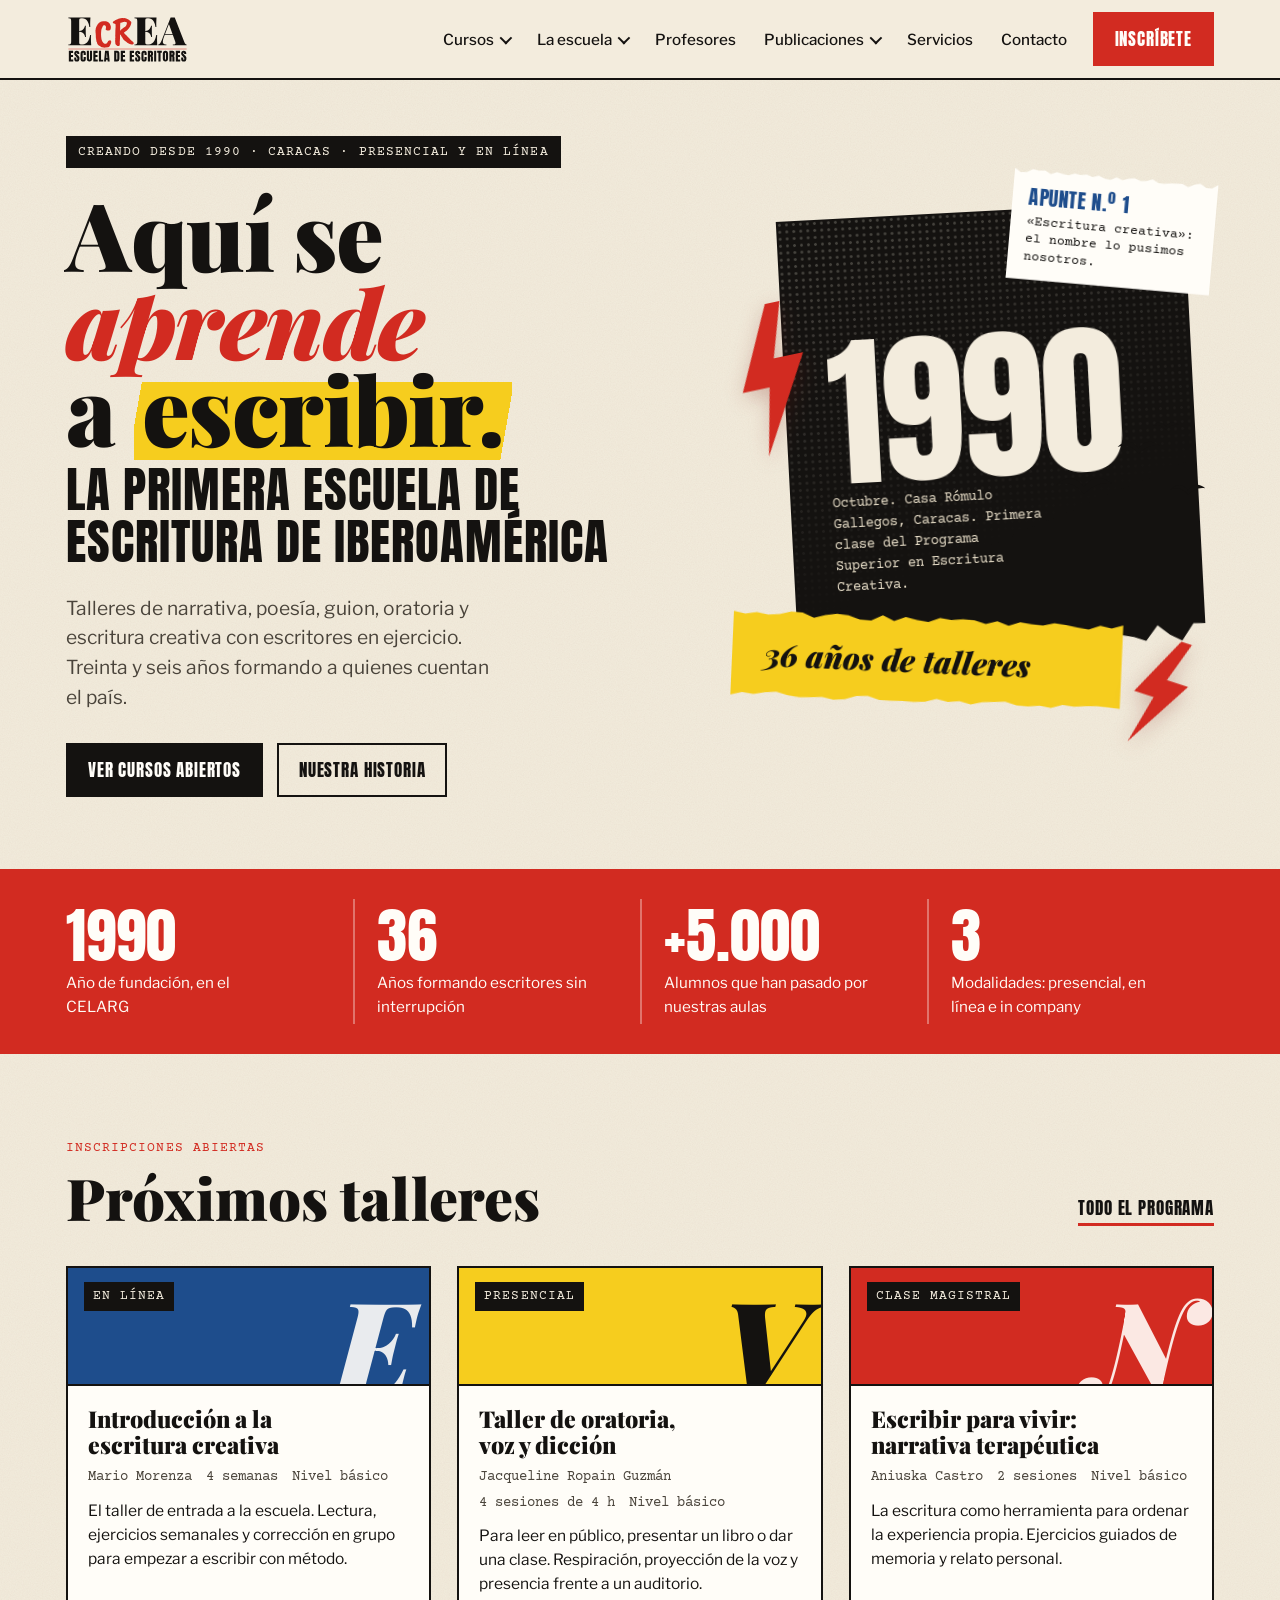
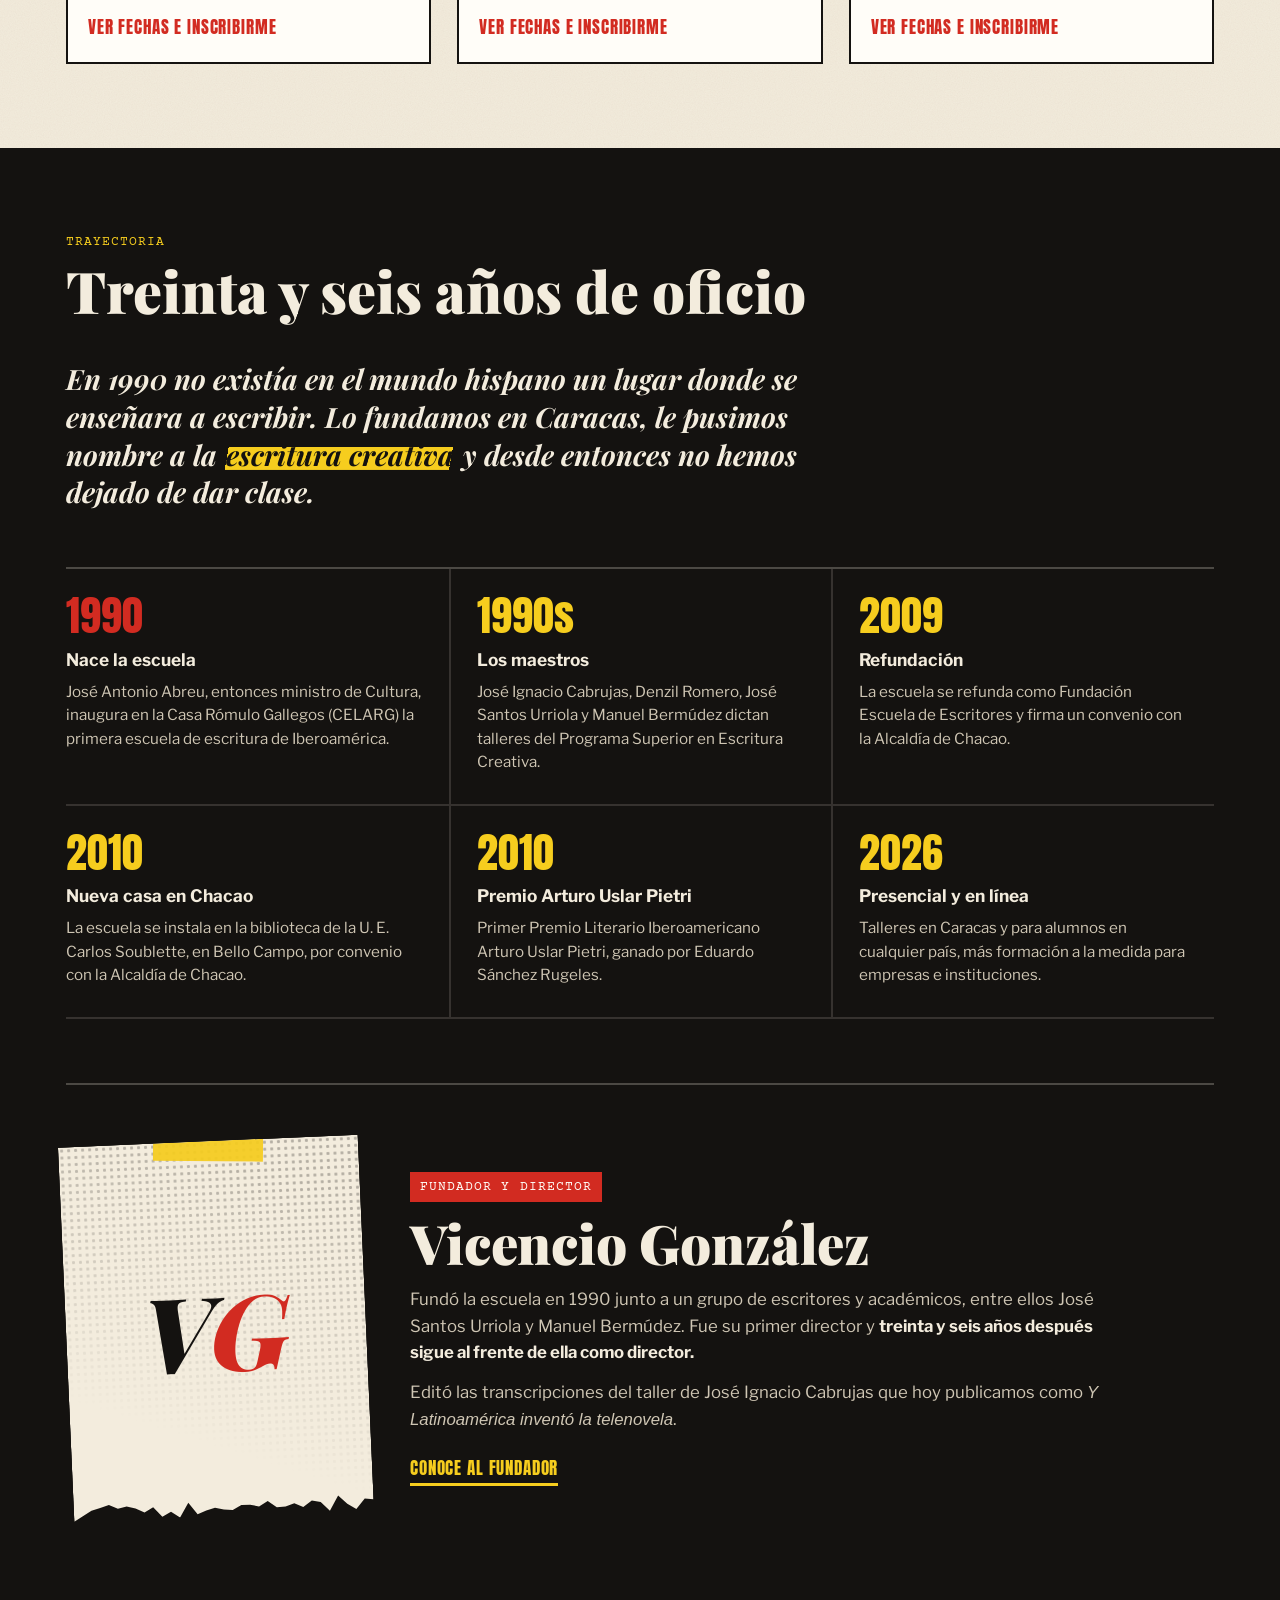
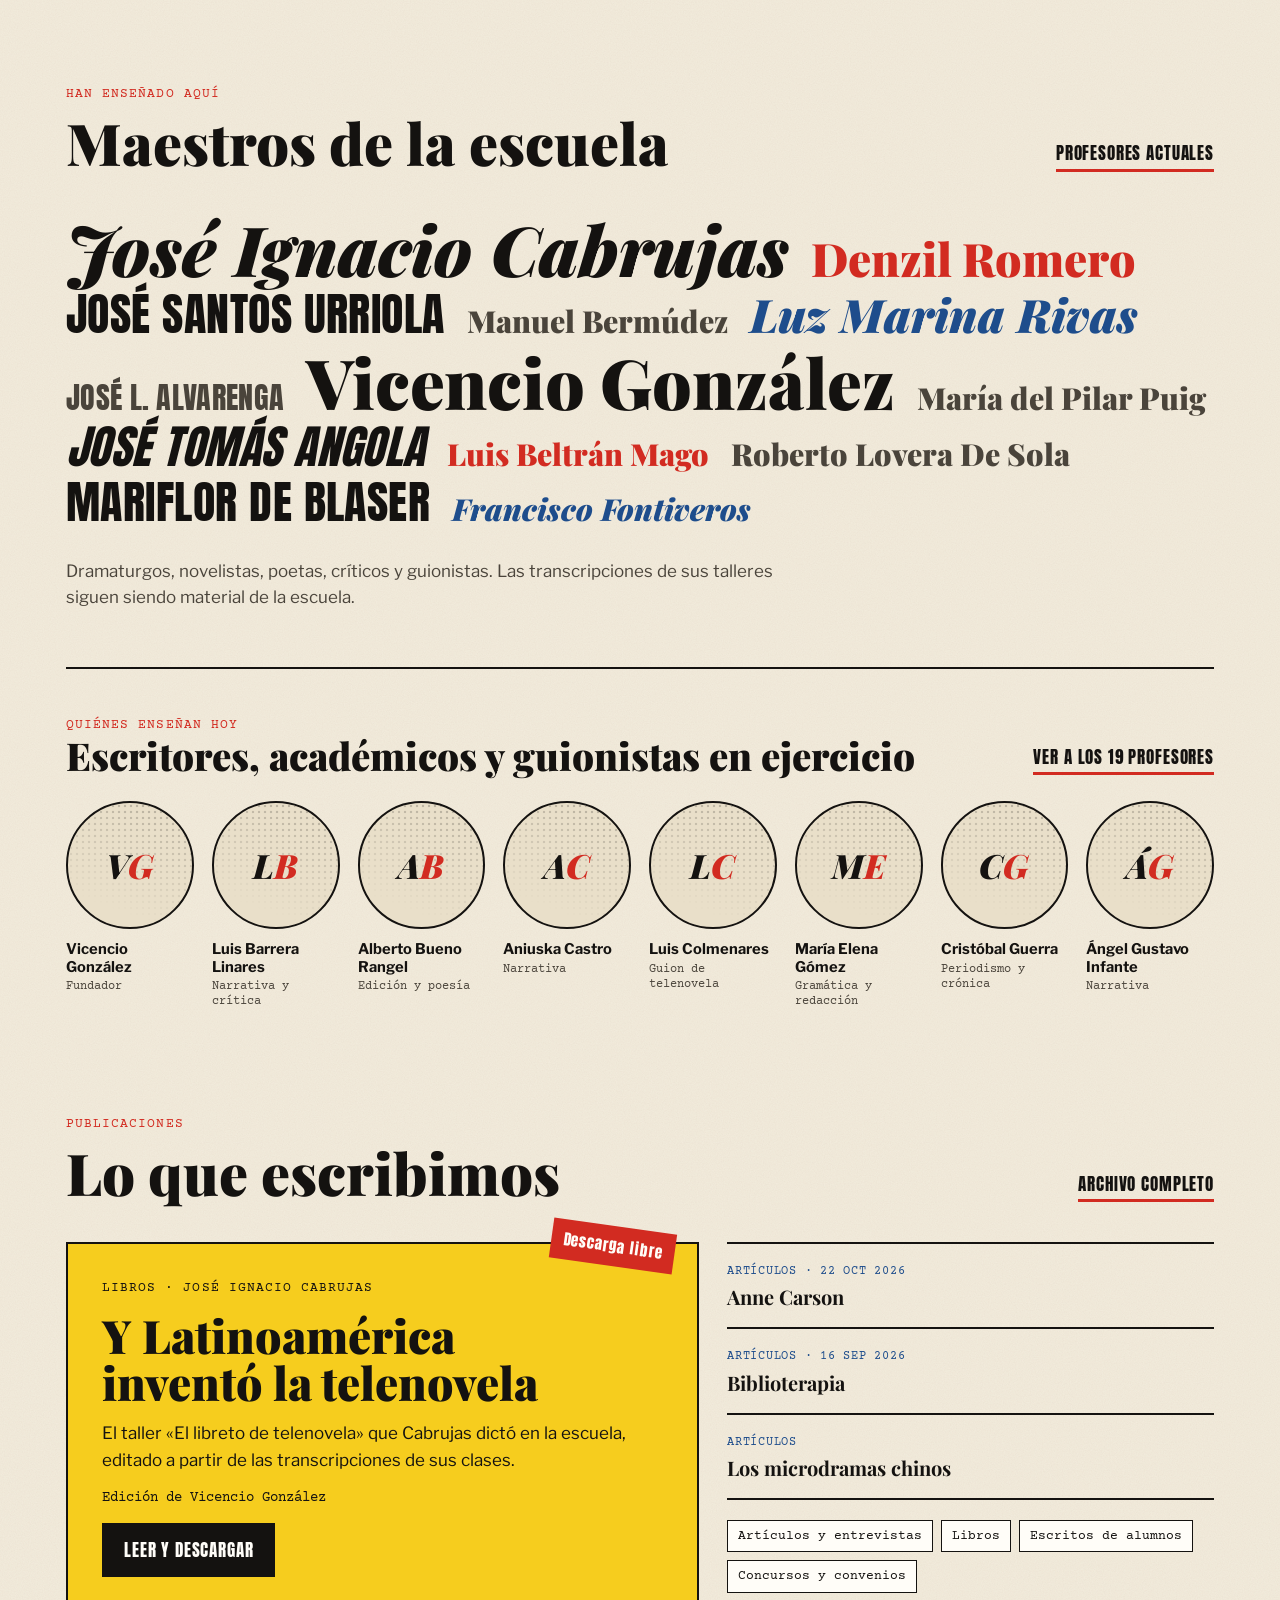
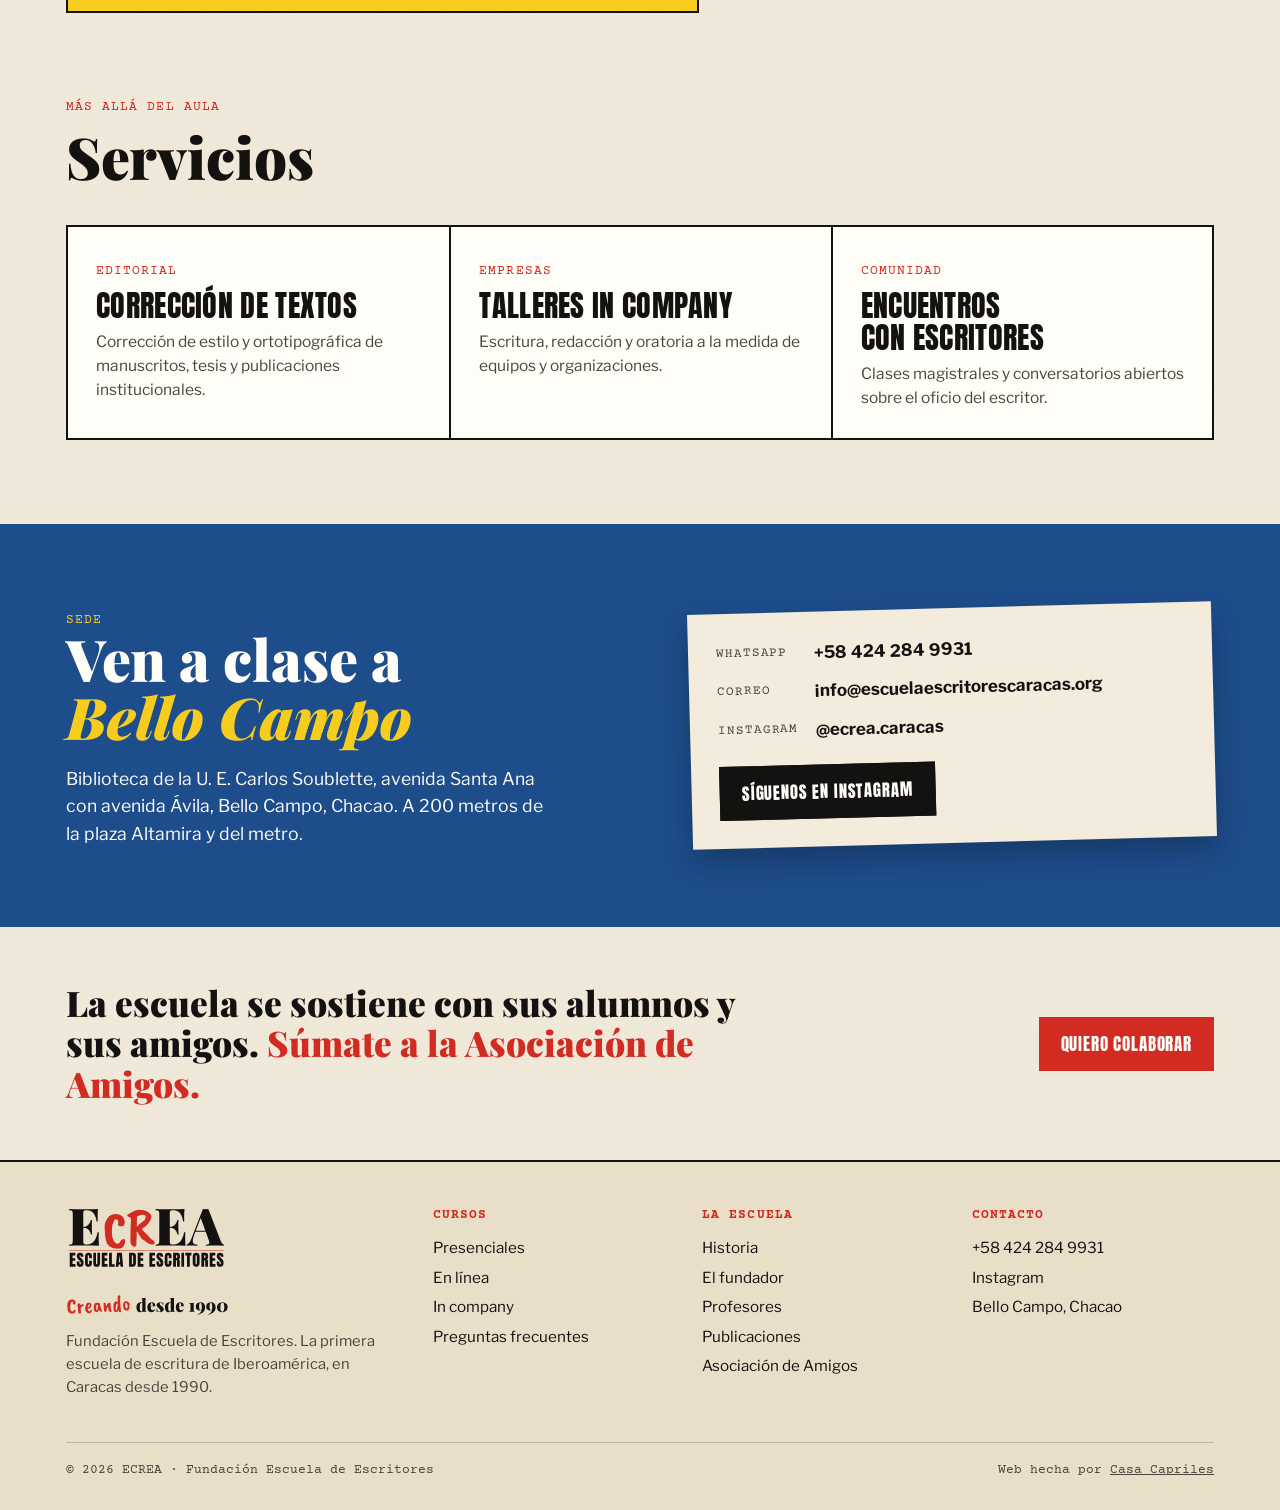
==== commit 3aed6d0a: "Vicencio como director; página del discurso del 25.º aniversario en su URL original Co-Authored-By: " ====
--- a/index.html
+++ b/index.html
@@ -151,9 +151,9 @@
           <span class="ini" aria-hidden="true">V<b>G</b></span>
         </div>
         <div>
-          <span class="role label">Fundador y presidente</span>
+          <span class="role label">Fundador y director</span>
           <h3>Vicencio González</h3>
-          <p>Fundó la escuela en 1990 junto a un grupo de escritores y académicos, entre ellos José Santos Urriola y Manuel Bermúdez. Fue su primer director y <strong>treinta y seis años después sigue al frente de ella como presidente.</strong></p>
+          <p>Fundó la escuela en 1990 junto a un grupo de escritores y académicos, entre ellos José Santos Urriola y Manuel Bermúdez. Fue su primer director y <strong>treinta y seis años después sigue al frente de ella como director.</strong></p>
           <p>Editó las transcripciones del taller de José Ignacio Cabrujas que hoy publicamos como <em>Y Latinoamérica inventó la telenovela</em>.</p>
           <a class="go" href="la-escuela/#fundador">Conoce al fundador</a>
         </div>
--- a/assets/estilo.css
+++ b/assets/estilo.css
@@ -307,3 +307,13 @@
 @media (max-width:460px){.faces{grid-template-columns:repeat(2,minmax(0,1fr))}}
 .face .pic .ini b{font-size:inherit;line-height:inherit;font-weight:900}
 .faculty a.more{font-family:var(--f-cond);text-transform:uppercase;letter-spacing:.05em;text-decoration:none;border-bottom:3px solid var(--red);padding-bottom:2px}
+
+/* ---------- Artículo ---------- */
+.article-hero{padding-block:56px 40px;border-bottom:2px solid var(--ink)}
+.article-hero .cat{display:inline-block;background:var(--ink);color:var(--paper);padding:5px 10px;margin-top:18px}
+.article-hero h1{font-family:var(--f-display);font-weight:900;font-size:clamp(2.2rem,5.4vw,4.2rem);line-height:1;margin-top:16px;max-width:20ch}
+.article-hero .sub{font-family:var(--f-display);font-style:italic;font-weight:700;font-size:clamp(1.2rem,2.4vw,1.6rem);color:var(--red);margin:18px 0 0;max-width:42ch}
+.byline{display:flex;flex-wrap:wrap;gap:6px 22px;margin-top:22px;font-family:var(--f-type);font-size:.88rem;color:var(--ink-soft)}
+.byline b{color:var(--ink)}
+.notice{border:2px dashed var(--ink);padding:20px 22px;background:var(--white);margin:30px 0}
+.notice .btn{margin-top:14px}
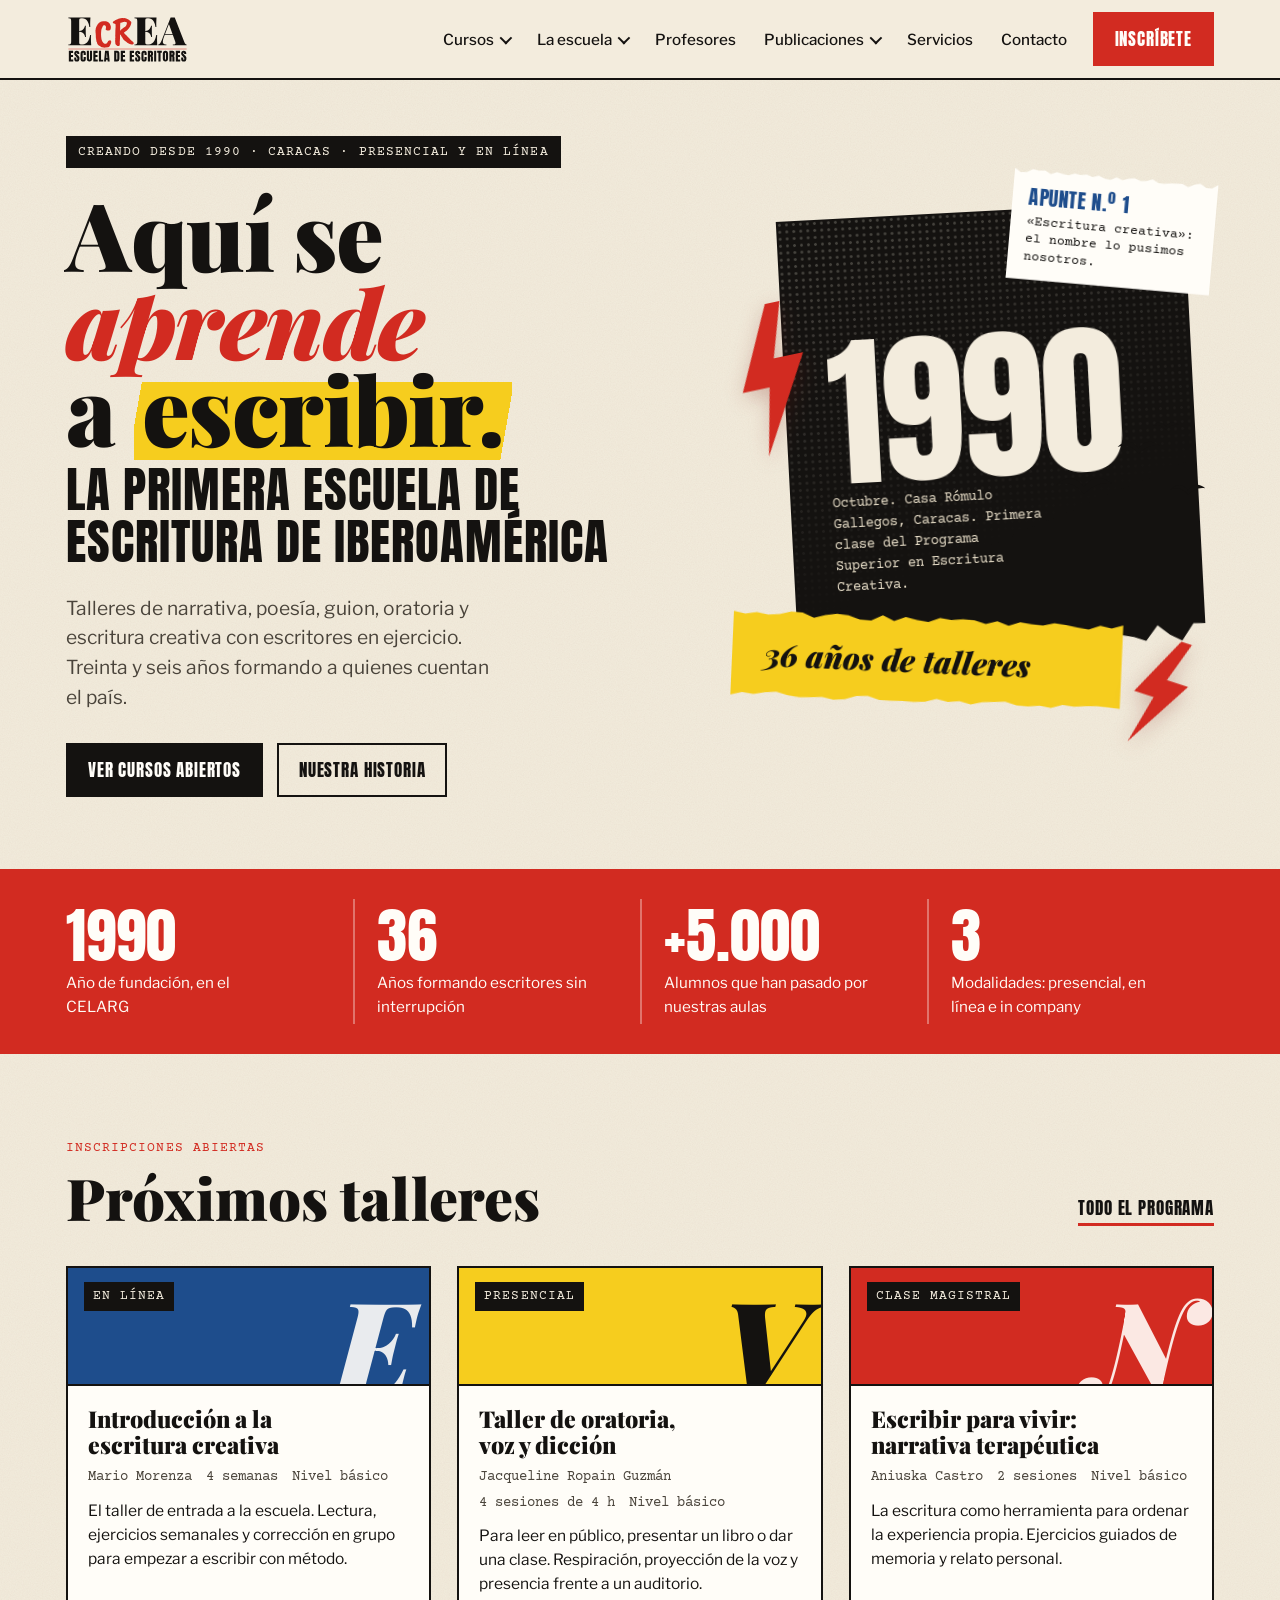
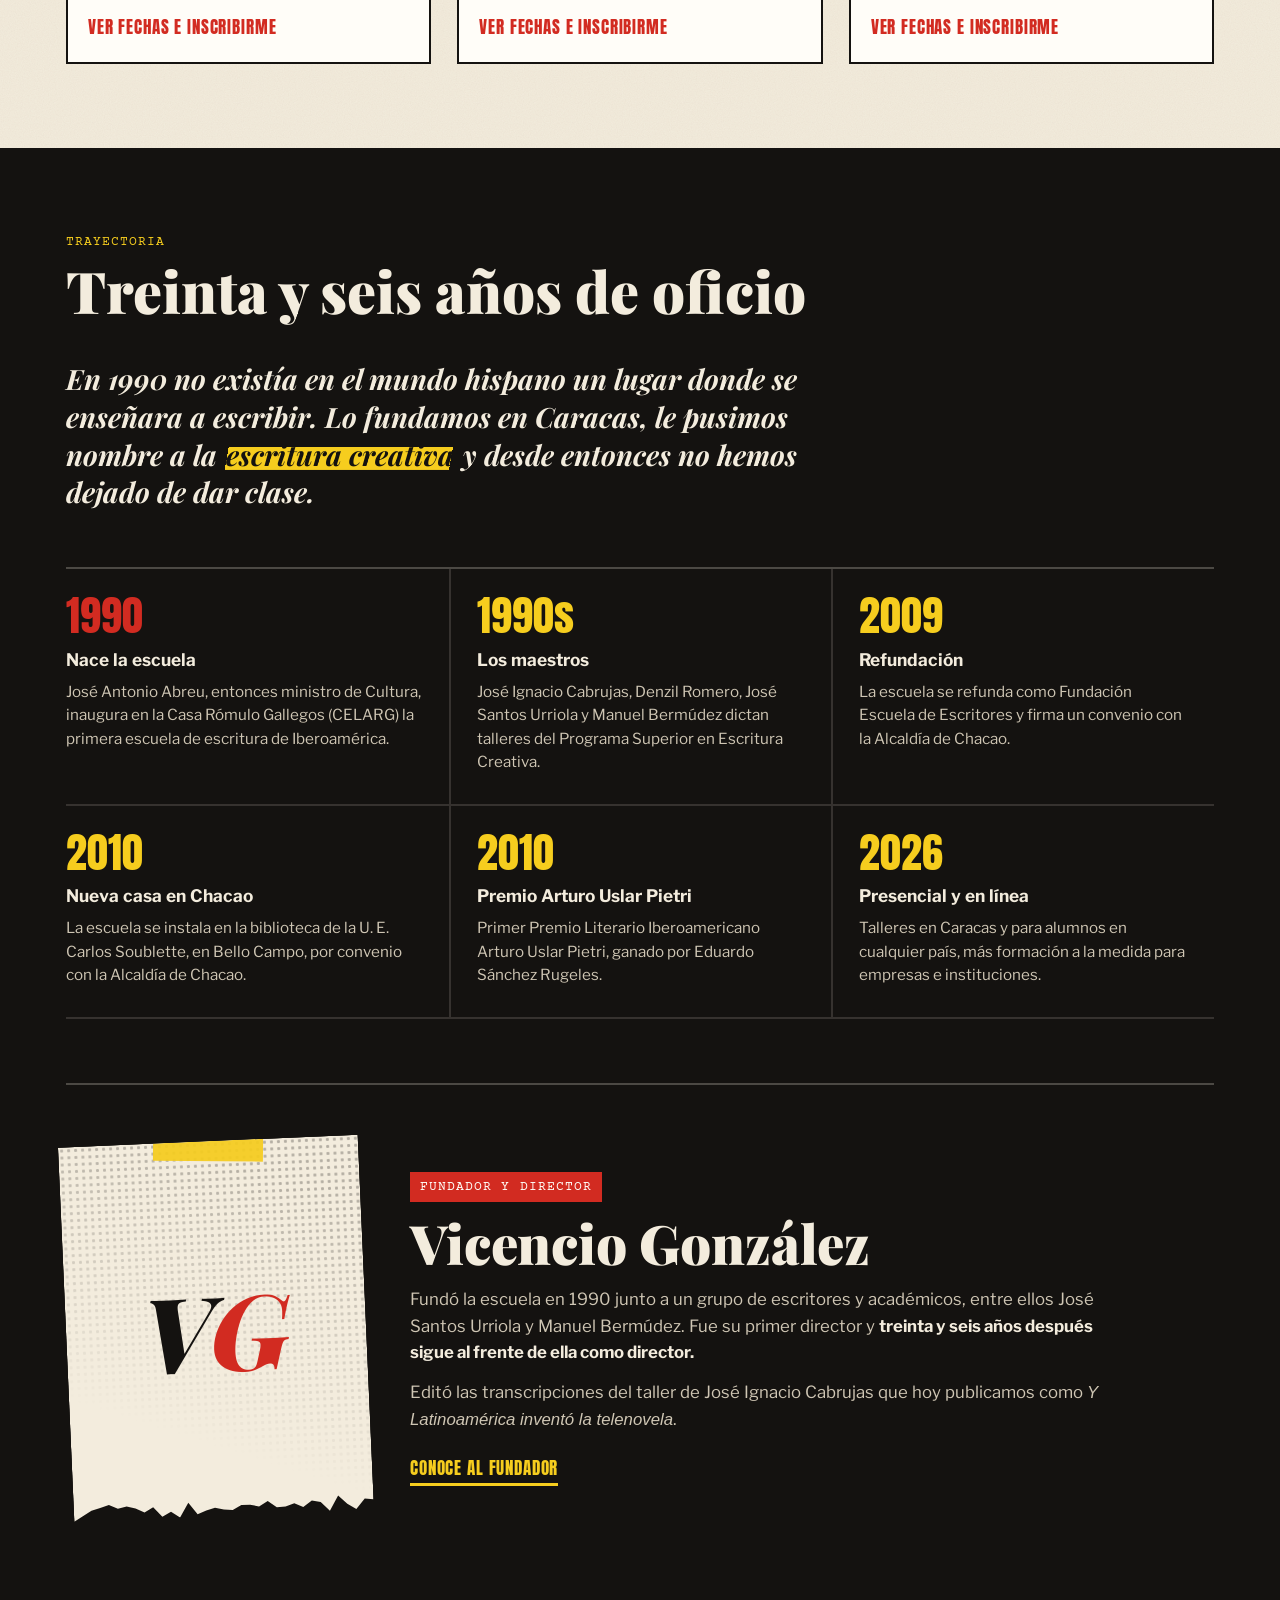
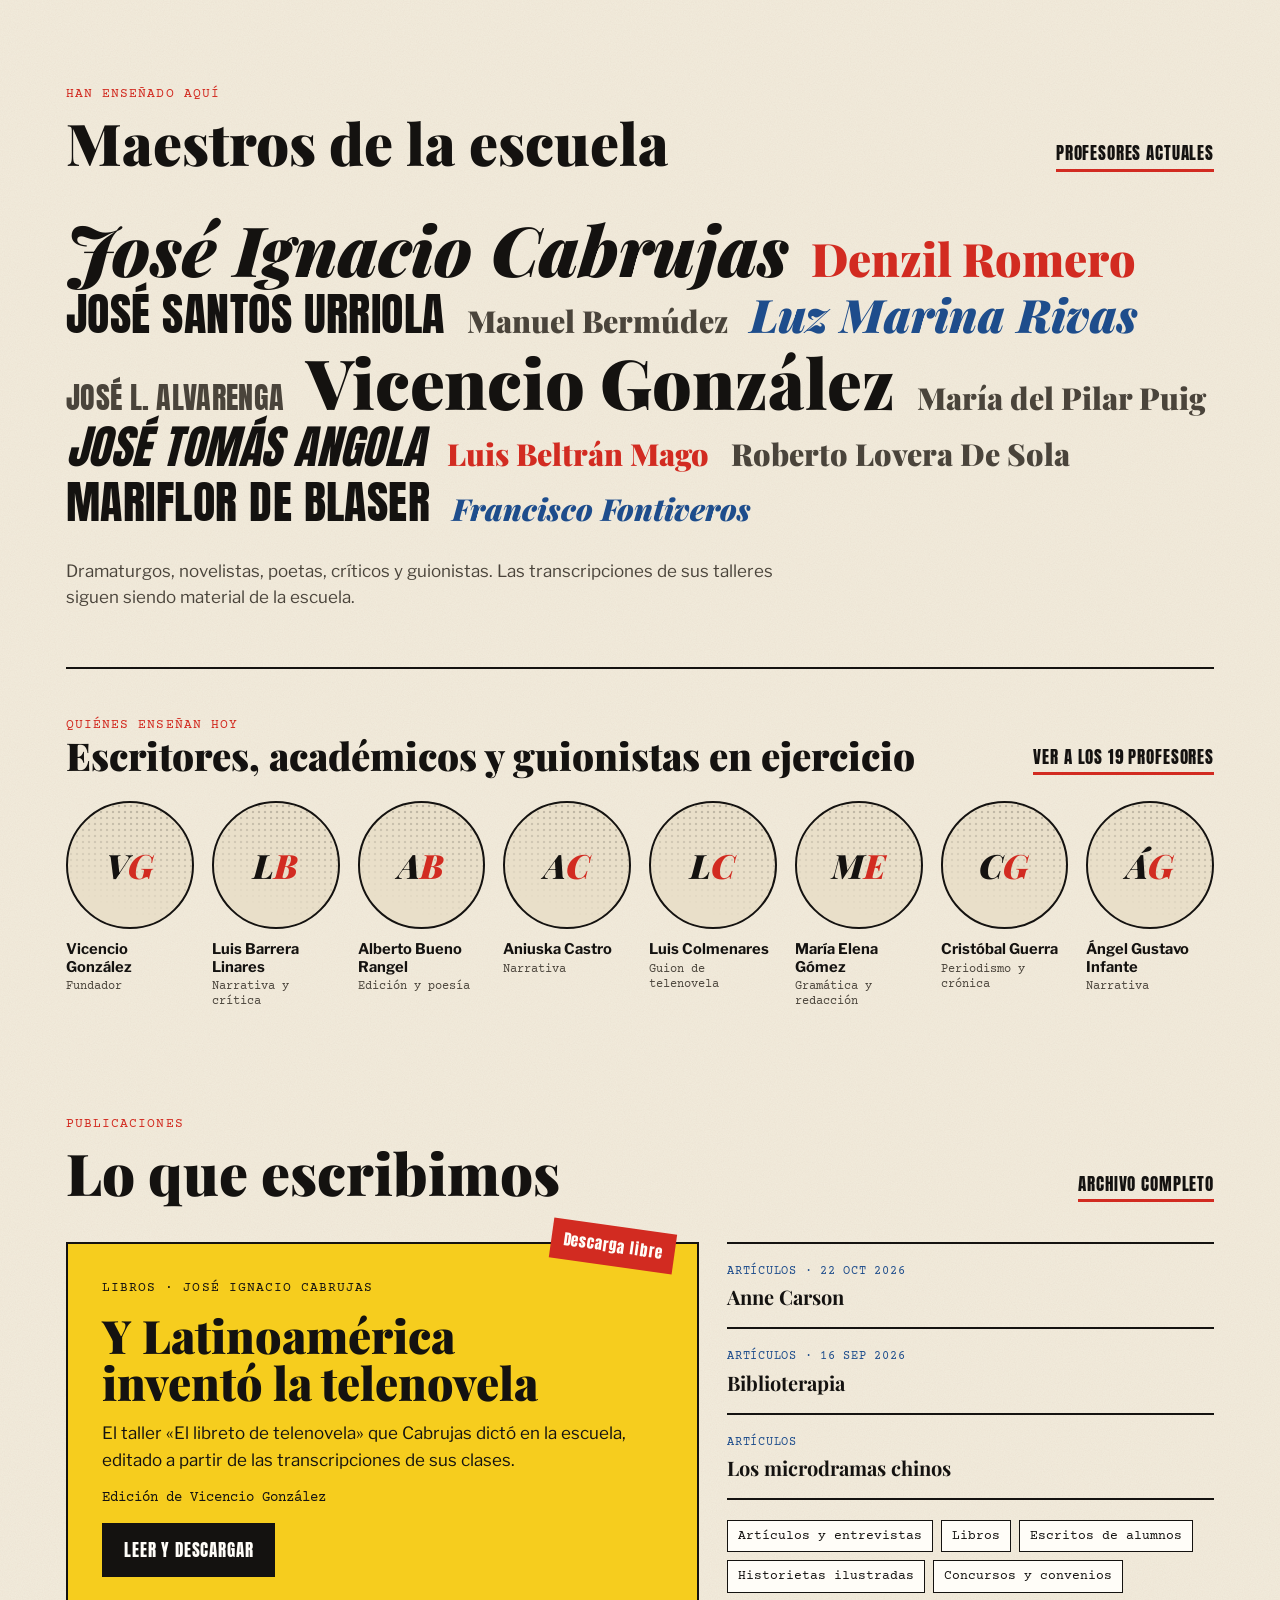
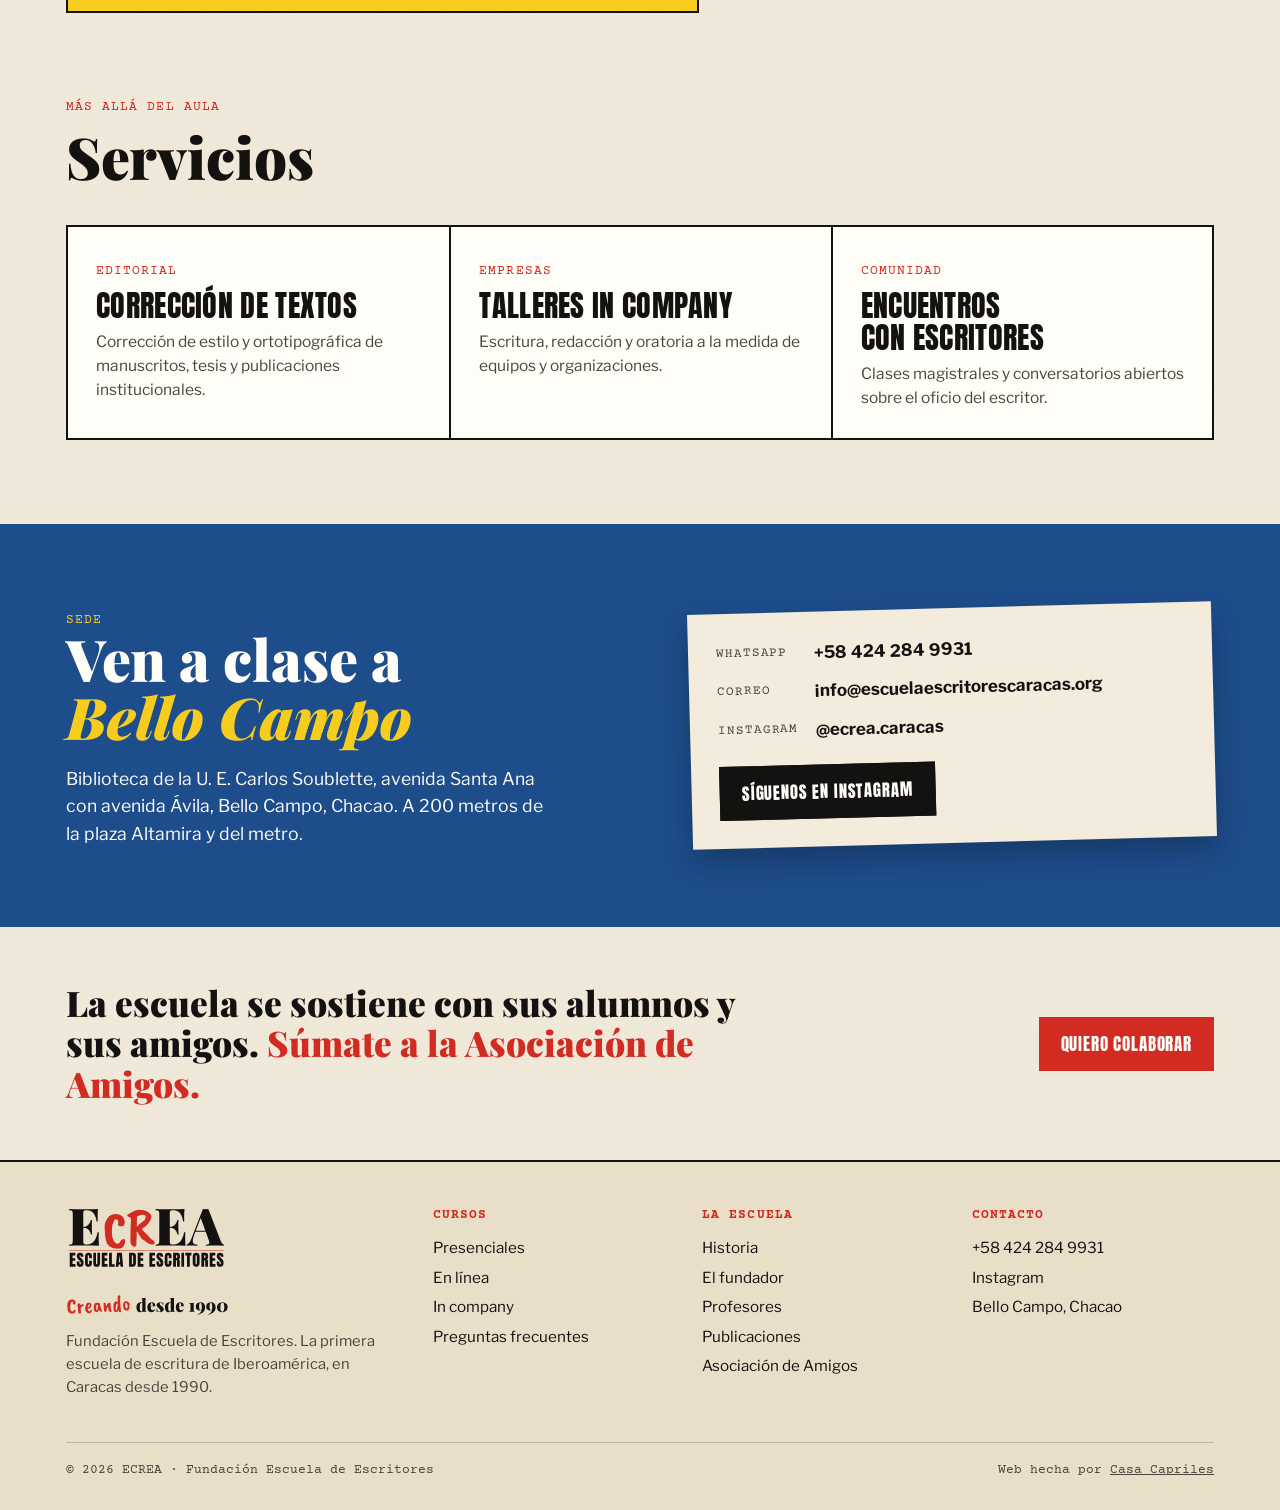
==== commit be370534: "Migrar las 5 historietas ilustradas con sus URL originales Co-Authored-By: Claude Opus 5.5 <noreply@" ====
--- a/index.html
+++ b/index.html
@@ -39,7 +39,7 @@
         <div class="drop" id="dd-escuela"><a href="la-escuela/"><b>Historia</b><small>Desde 1990, la primera de Iberoamérica</small></a><a href="la-escuela/#fundador"><b>El fundador</b><small>Vicencio González</small></a><a href="#apoyo"><b>Asociación de Amigos</b><small>Apoya a la escuela</small></a><a class="all" href="la-escuela/">Conoce la escuela</a></div></div>
       <div class="item"><a class="top-link" href="profesores/">Profesores</a></div>
       <div class="item"><button class="top-link" type="button" aria-expanded="false" aria-controls="dd-pubs">Publicaciones<span class="chev" aria-hidden="true"></span></button>
-        <div class="drop" id="dd-pubs"><a href="#publicaciones"><b>Artículos y entrevistas</b><small>Ensayos, crónicas y conversaciones</small></a><a href="#publicaciones"><b>Libros</b><small>Ediciones de la escuela</small></a><a href="#publicaciones"><b>Escritos de alumnos</b><small>Mejores escritos e historietas</small></a><a href="#publicaciones"><b>Concursos y convenios</b></a><a class="all" href="#publicaciones">Todas las publicaciones</a></div></div>
+        <div class="drop" id="dd-pubs"><a href="#publicaciones"><b>Artículos y entrevistas</b><small>Ensayos, crónicas y conversaciones</small></a><a href="#publicaciones"><b>Libros</b><small>Ediciones de la escuela</small></a><a href="#publicaciones"><b>Escritos de alumnos</b><small>Los mejores trabajos de nuestros talleres</small></a><a href="category/historietas-ilustradas/"><b>Historietas ilustradas</b><small>Cómics para lectores jóvenes</small></a><a href="#publicaciones"><b>Concursos y convenios</b></a><a class="all" href="#publicaciones">Todas las publicaciones</a></div></div>
       <div class="item"><a class="top-link" href="#servicios">Servicios</a></div>
       <div class="item"><a class="top-link" href="#contacto">Contacto</a></div>
       <a class="btn red" href="#cursos">Inscríbete</a>
@@ -230,6 +230,7 @@
             <a href="#publicaciones">Artículos y entrevistas</a>
             <a href="#publicaciones">Libros</a>
             <a href="#publicaciones">Escritos de alumnos</a>
+            <a href="category/historietas-ilustradas/">Historietas ilustradas</a>
             <a href="#publicaciones">Concursos y convenios</a>
           </div>
         </div>
--- a/assets/estilo.css
+++ b/assets/estilo.css
@@ -317,3 +317,26 @@
 .byline b{color:var(--ink)}
 .notice{border:2px dashed var(--ink);padding:20px 22px;background:var(--white);margin:30px 0}
 .notice .btn{margin-top:14px}
+.discurso .lede{font-family:var(--f-display);font-style:italic;font-weight:700;font-size:1.3rem;line-height:1.4;margin-bottom:1.6em}
+.discurso > p:nth-of-type(2)::first-letter{float:left;font-family:var(--f-display);font-weight:900;font-size:4.2em;line-height:.82;margin:.06em .1em 0 0;color:var(--red)}
+.discurso p{line-height:1.7}
+.discurso .firma{margin-top:2.4em;padding-top:1.2em;border-top:2px solid var(--ink);font-family:var(--f-display);font-weight:900;font-size:1.3rem;line-height:1.3}
+.discurso .firma span{font-family:var(--f-type);font-weight:400;font-size:.85rem;color:var(--ink-soft)}
+
+/* ---------- Historietas ---------- */
+.comics{display:grid;grid-template-columns:repeat(auto-fill,minmax(200px,1fr));gap:26px}
+.comic{display:flex;flex-direction:column;text-decoration:none;background:var(--white);border:2px solid var(--ink);min-width:0;transition:transform .15s ease,box-shadow .15s ease}
+.comic:hover{transform:translate(-3px,-3px);box-shadow:6px 6px 0 var(--ink)}
+.cover{position:relative;aspect-ratio:4/3;display:flex;align-items:flex-end;padding:16px;overflow:hidden;border-bottom:2px solid var(--ink);color:var(--white)}
+.cover img{position:absolute;inset:0;width:100%;height:100%;object-fit:cover}
+.cover::before{content:"";position:absolute;inset:0;background-image:radial-gradient(circle,rgba(255,253,248,.28) 1.4px,transparent 1.8px);background-size:8px 8px}
+.cover span{position:relative;font-family:var(--f-display);font-weight:900;font-style:italic;font-size:1.7rem;line-height:1;text-shadow:0 2px 0 rgba(0,0,0,.25)}
+.cover.c-red{background:var(--red)}.cover.c-blue{background:var(--blue)}.cover.c-yellow{background:var(--yellow);color:var(--ink)}.cover.c-ink{background:var(--ink)}
+.comic .meta{padding:14px 16px 18px;display:flex;flex-direction:column;gap:6px}
+.comic .meta b{font-family:var(--f-display);font-weight:900;font-size:1.2rem;line-height:1.15}
+.comic .meta small{font-family:var(--f-type);font-size:.8rem;color:var(--ink-soft)}
+.comic-page .cover{aspect-ratio:16/9;max-width:820px;border:2px solid var(--ink);margin-bottom:26px}
+.comic-page .cover span{font-size:clamp(2rem,5vw,3.4rem)}
+.video{position:relative;aspect-ratio:16/9;max-width:820px;border:2px solid var(--ink);background:var(--ink);margin-bottom:22px}
+.video iframe{position:absolute;inset:0;width:100%;height:100%;border:0}
+.dl{display:flex;flex-wrap:wrap;gap:12px;align-items:center}
